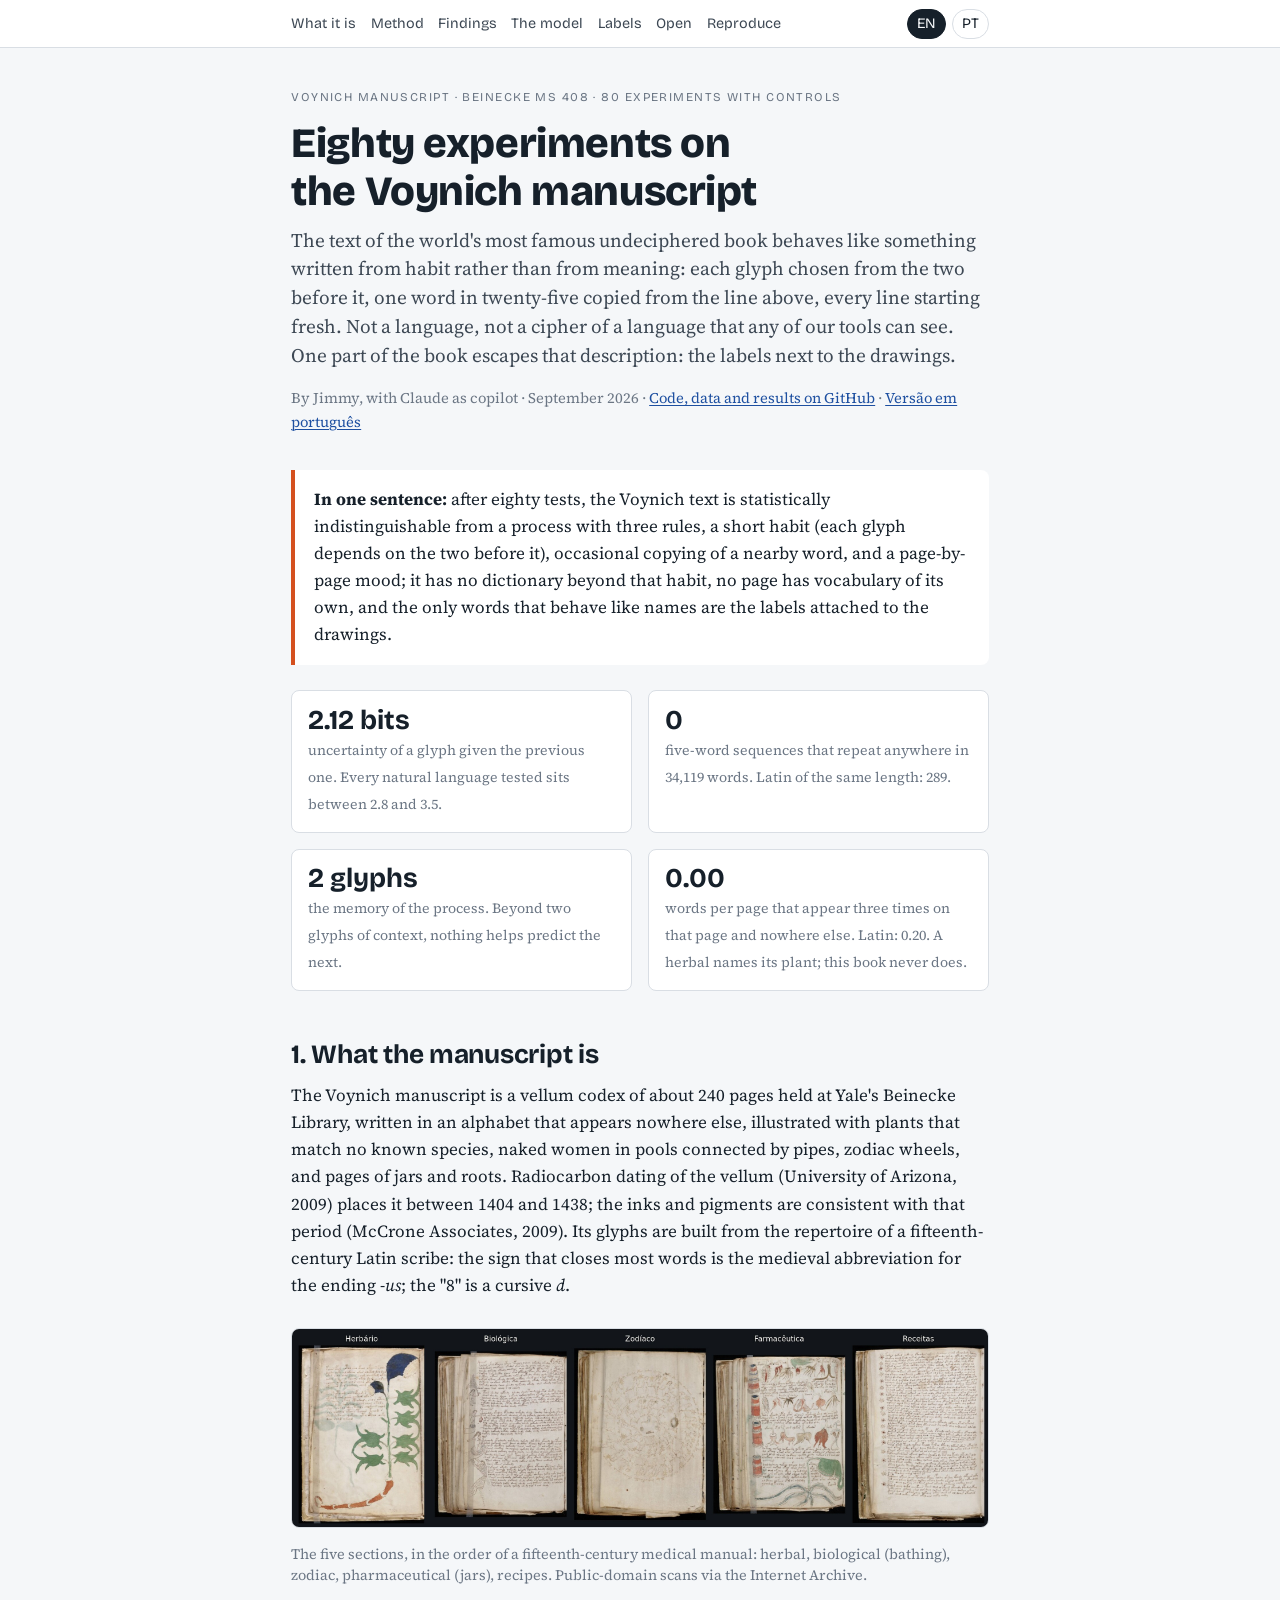
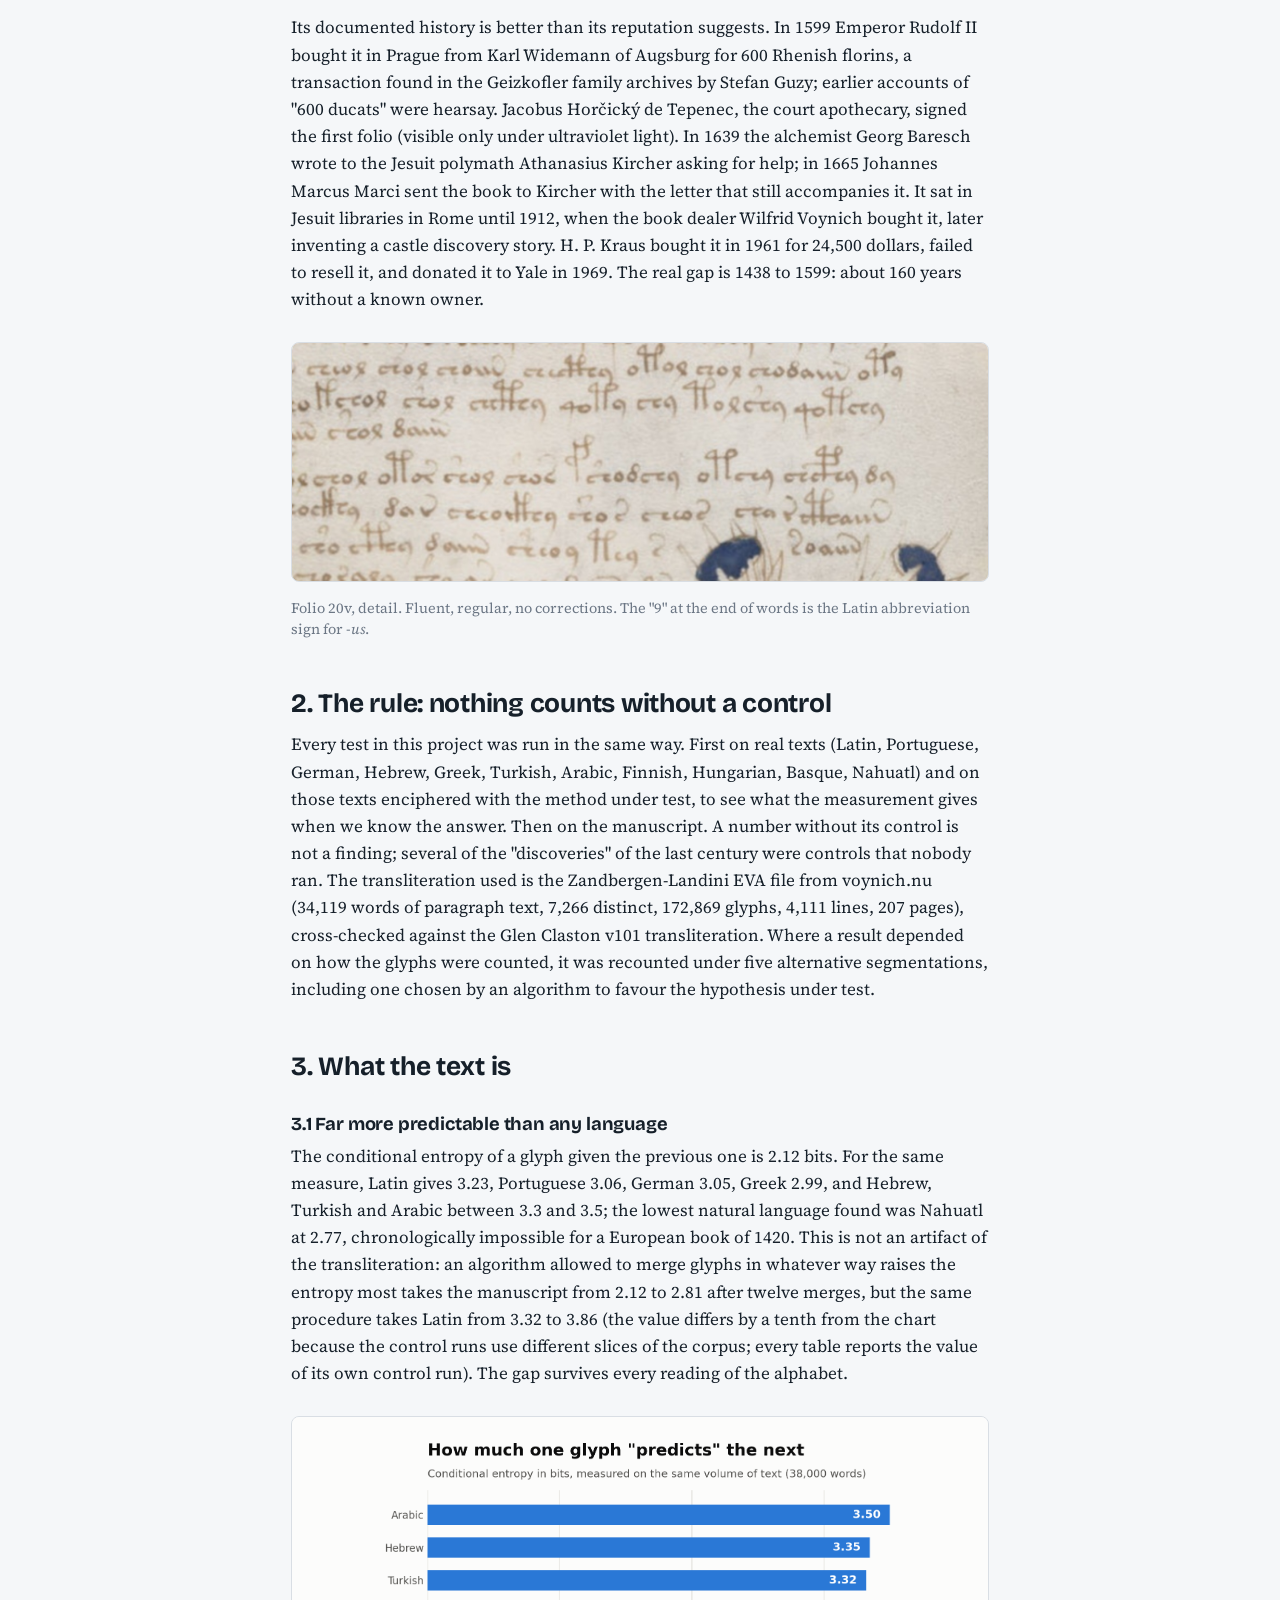
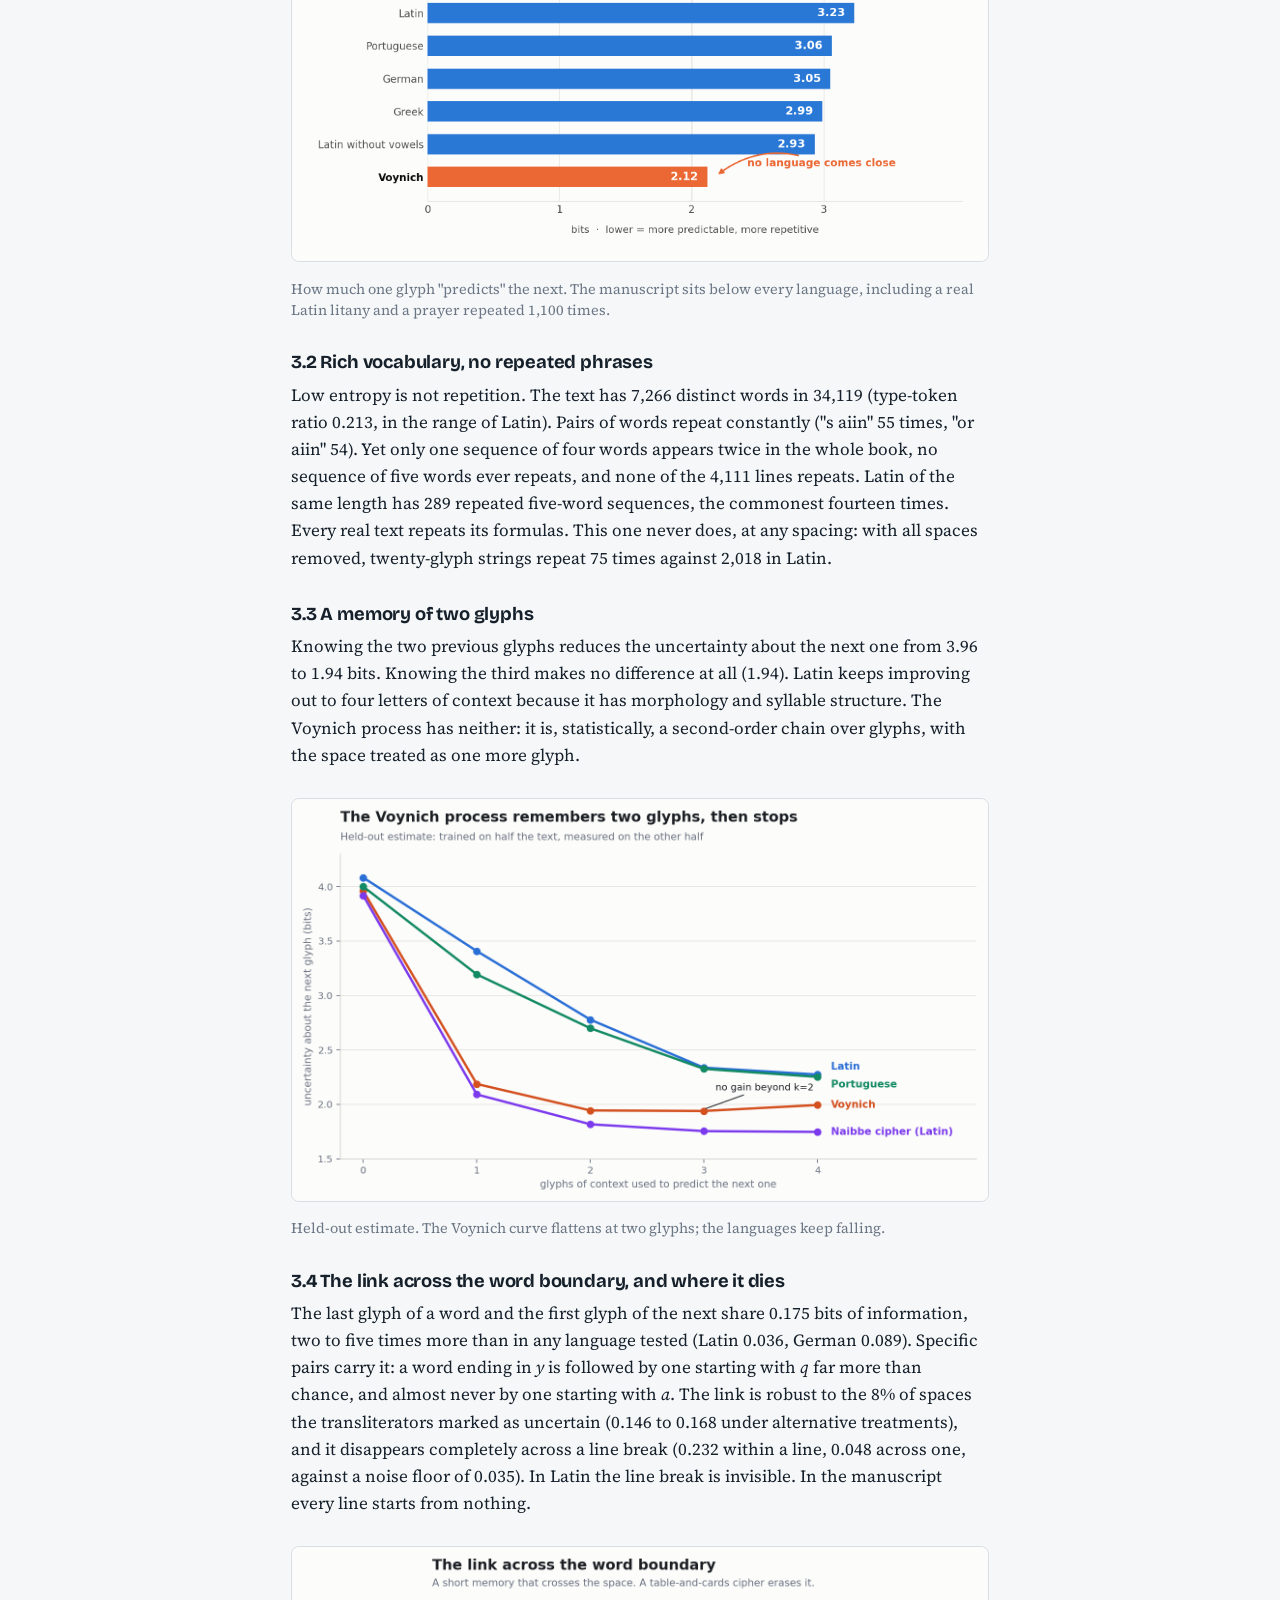
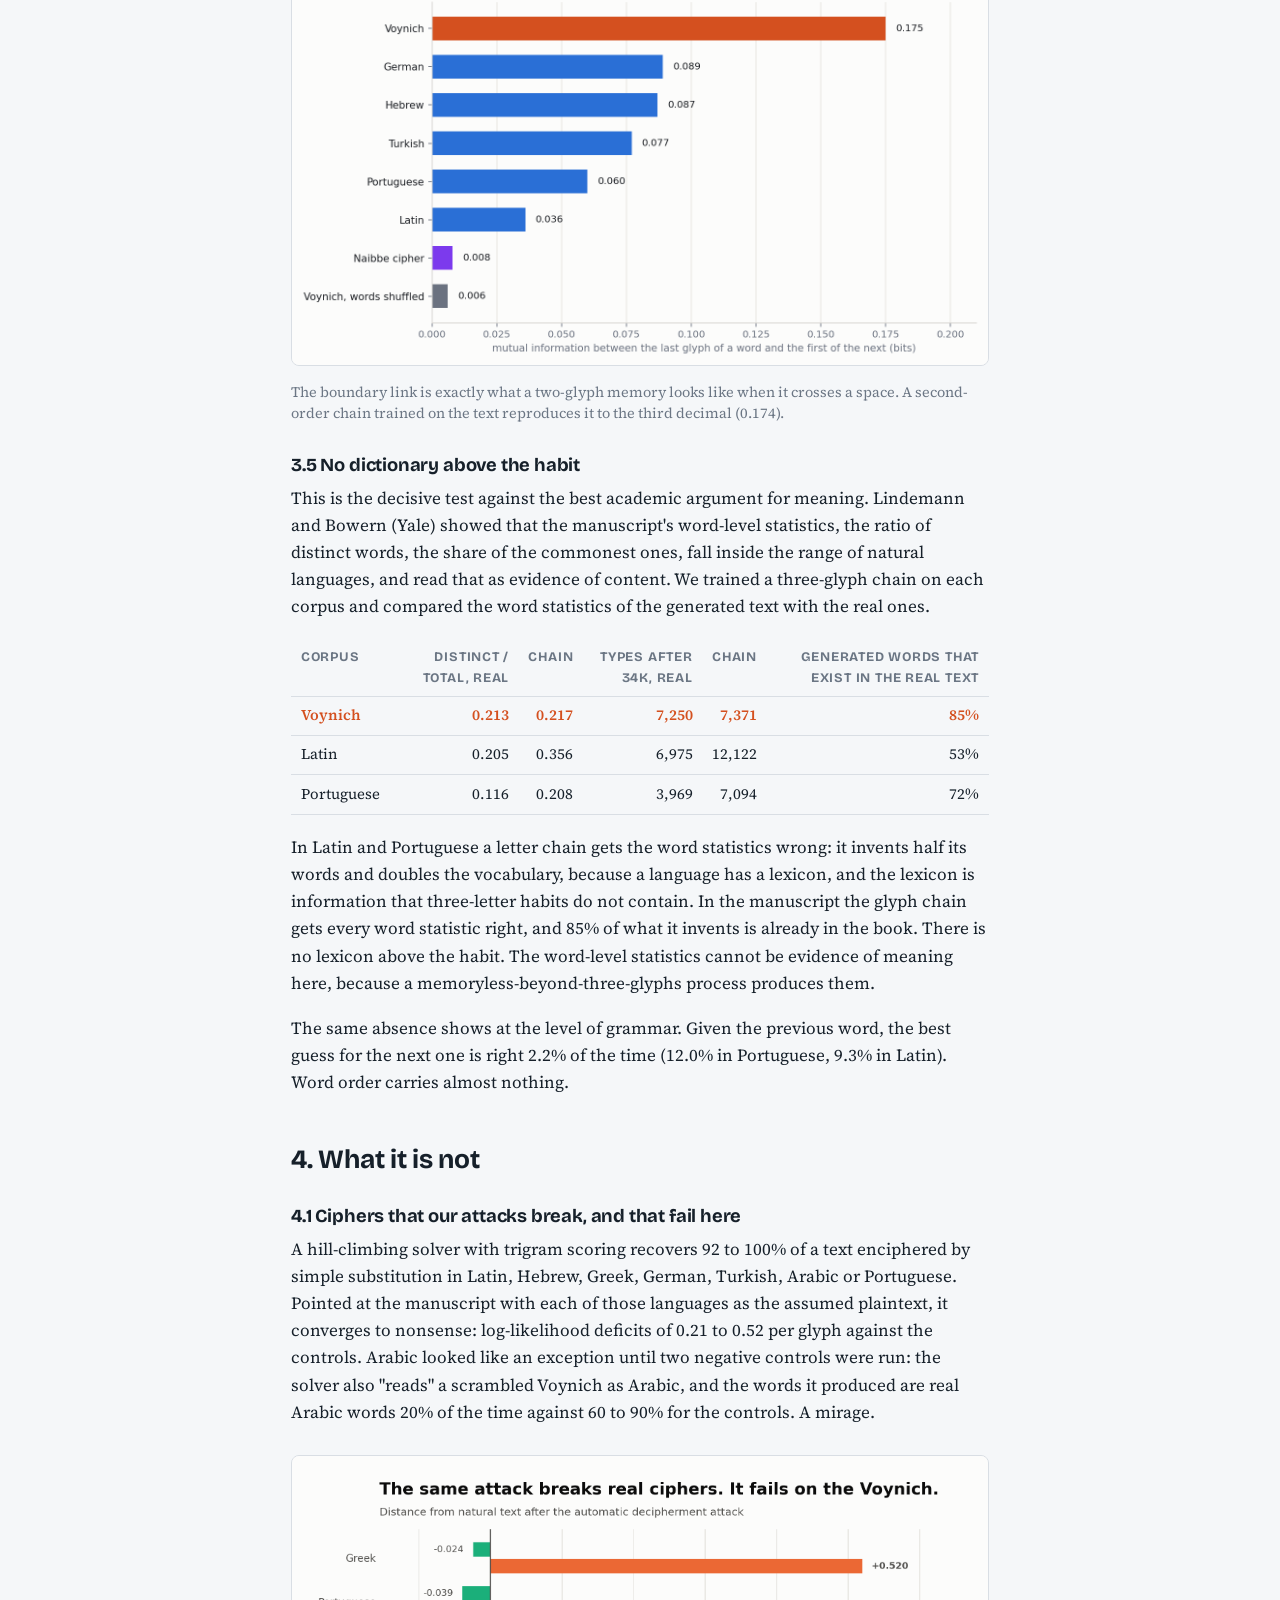
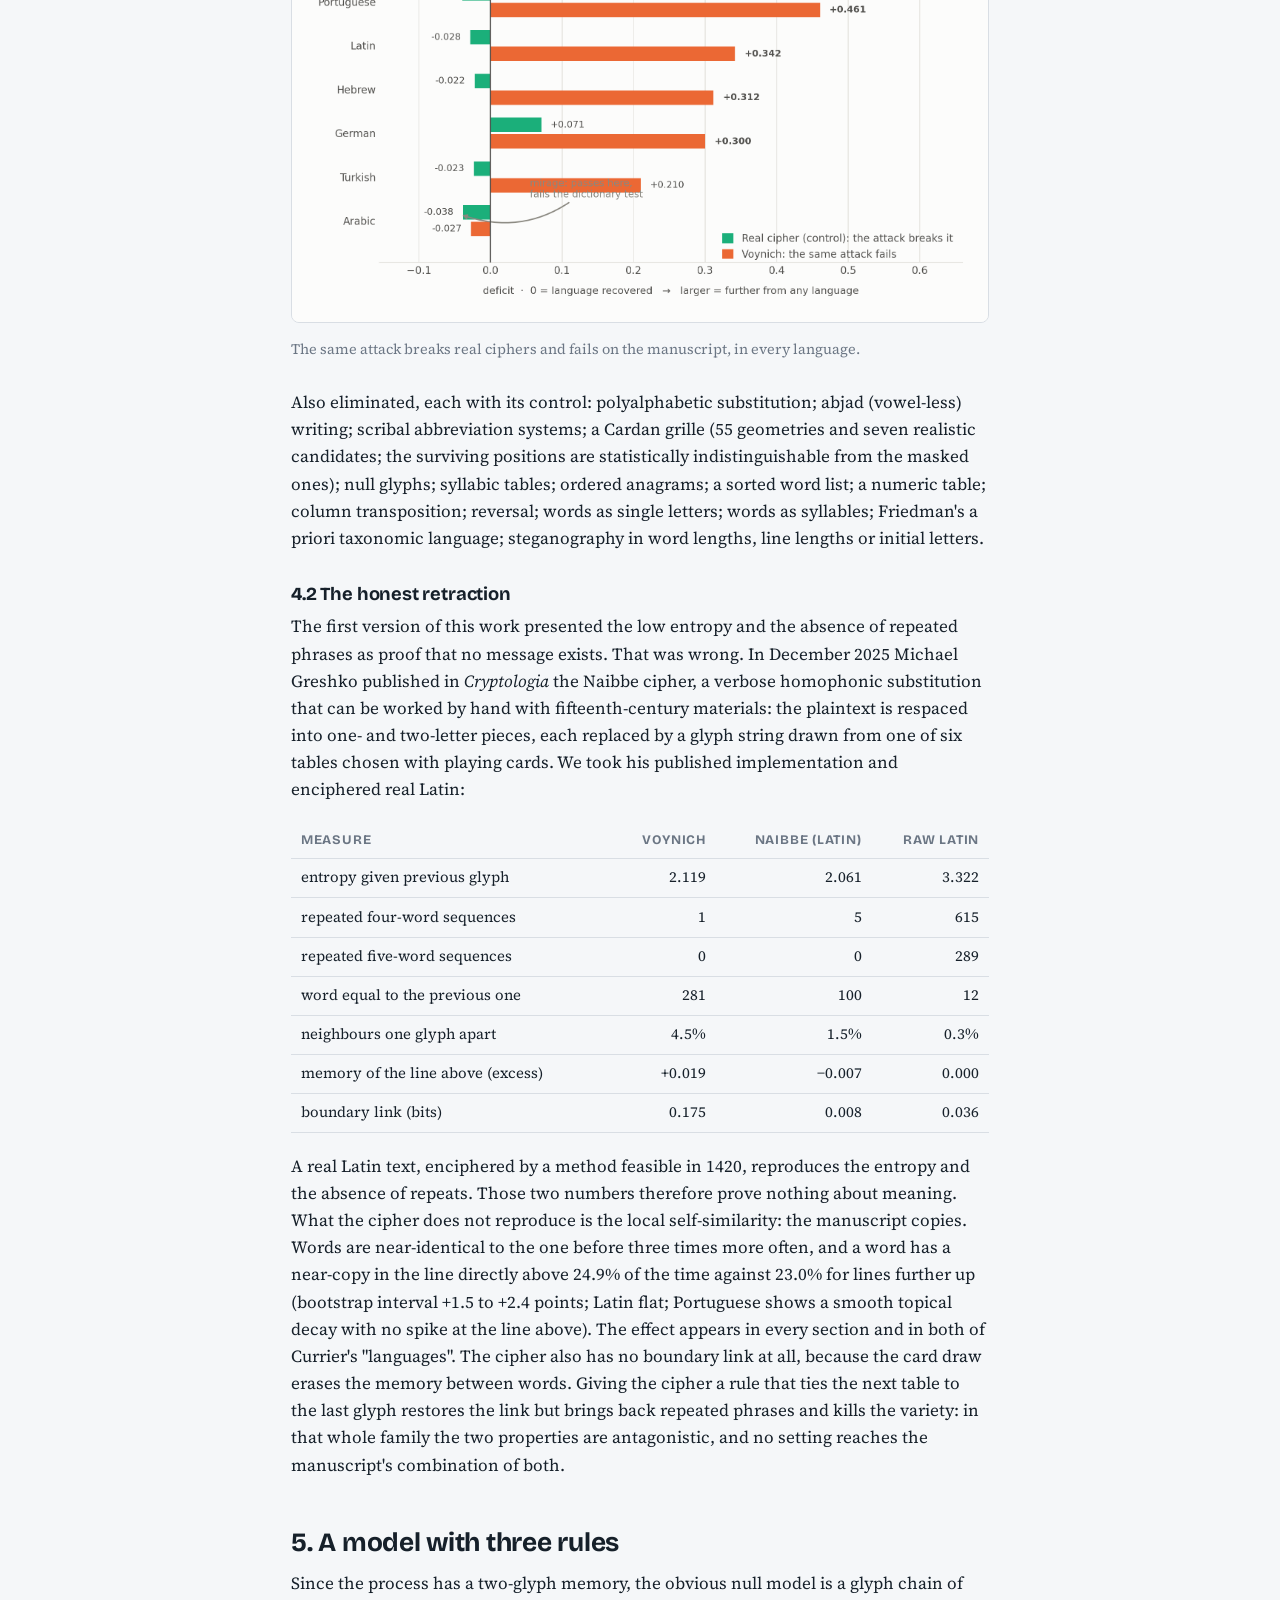
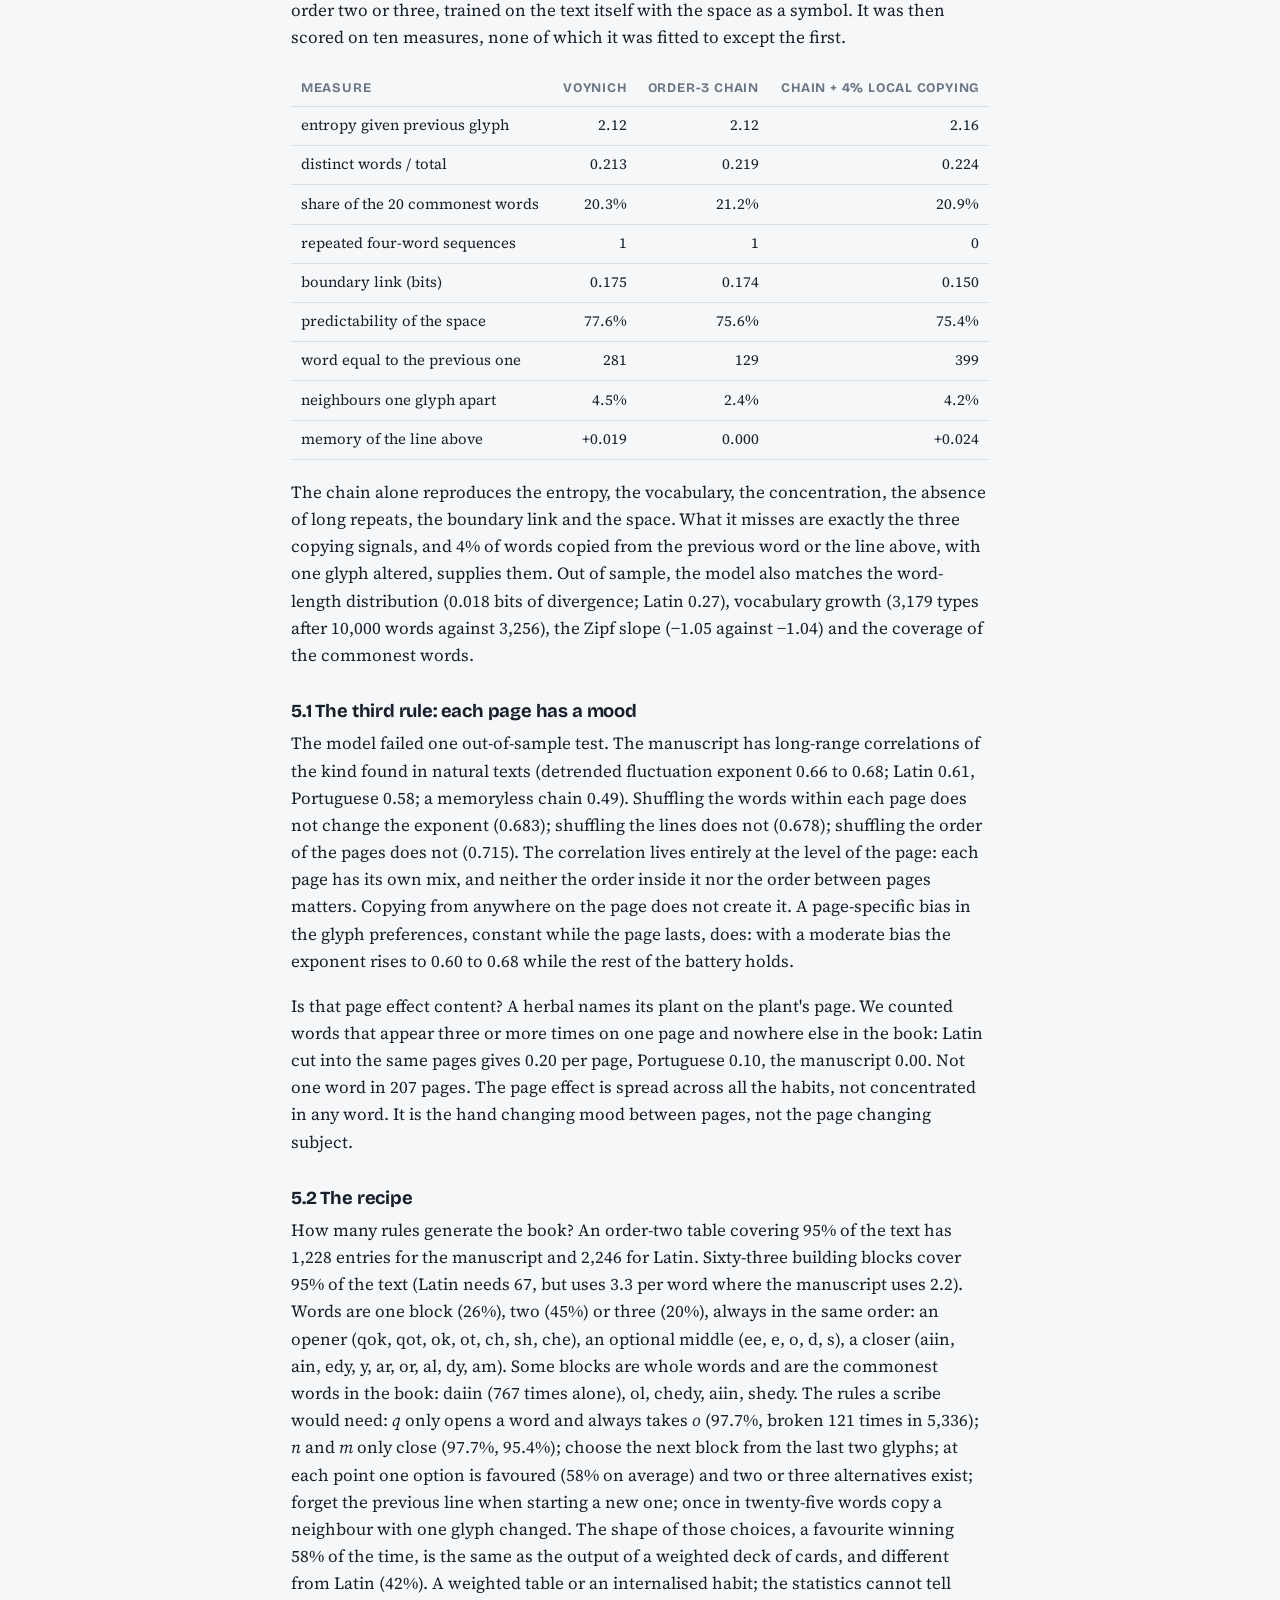
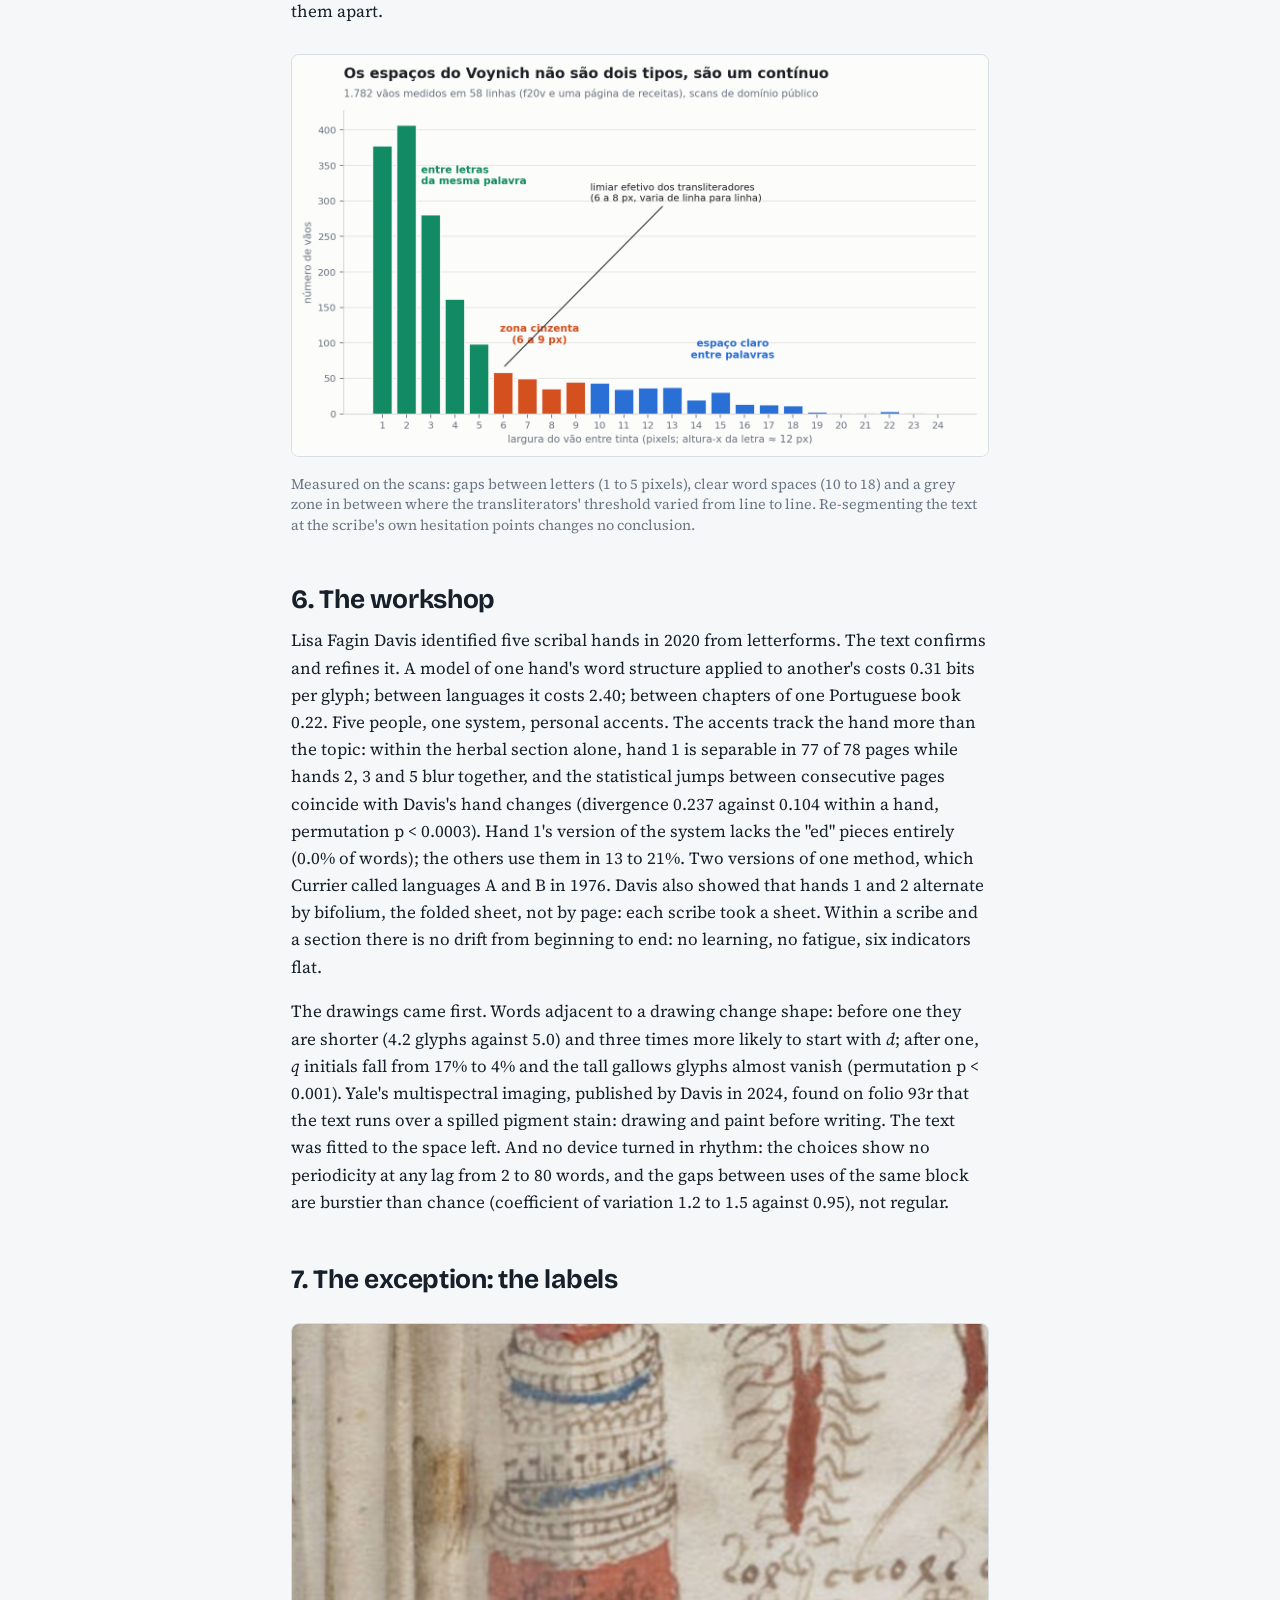
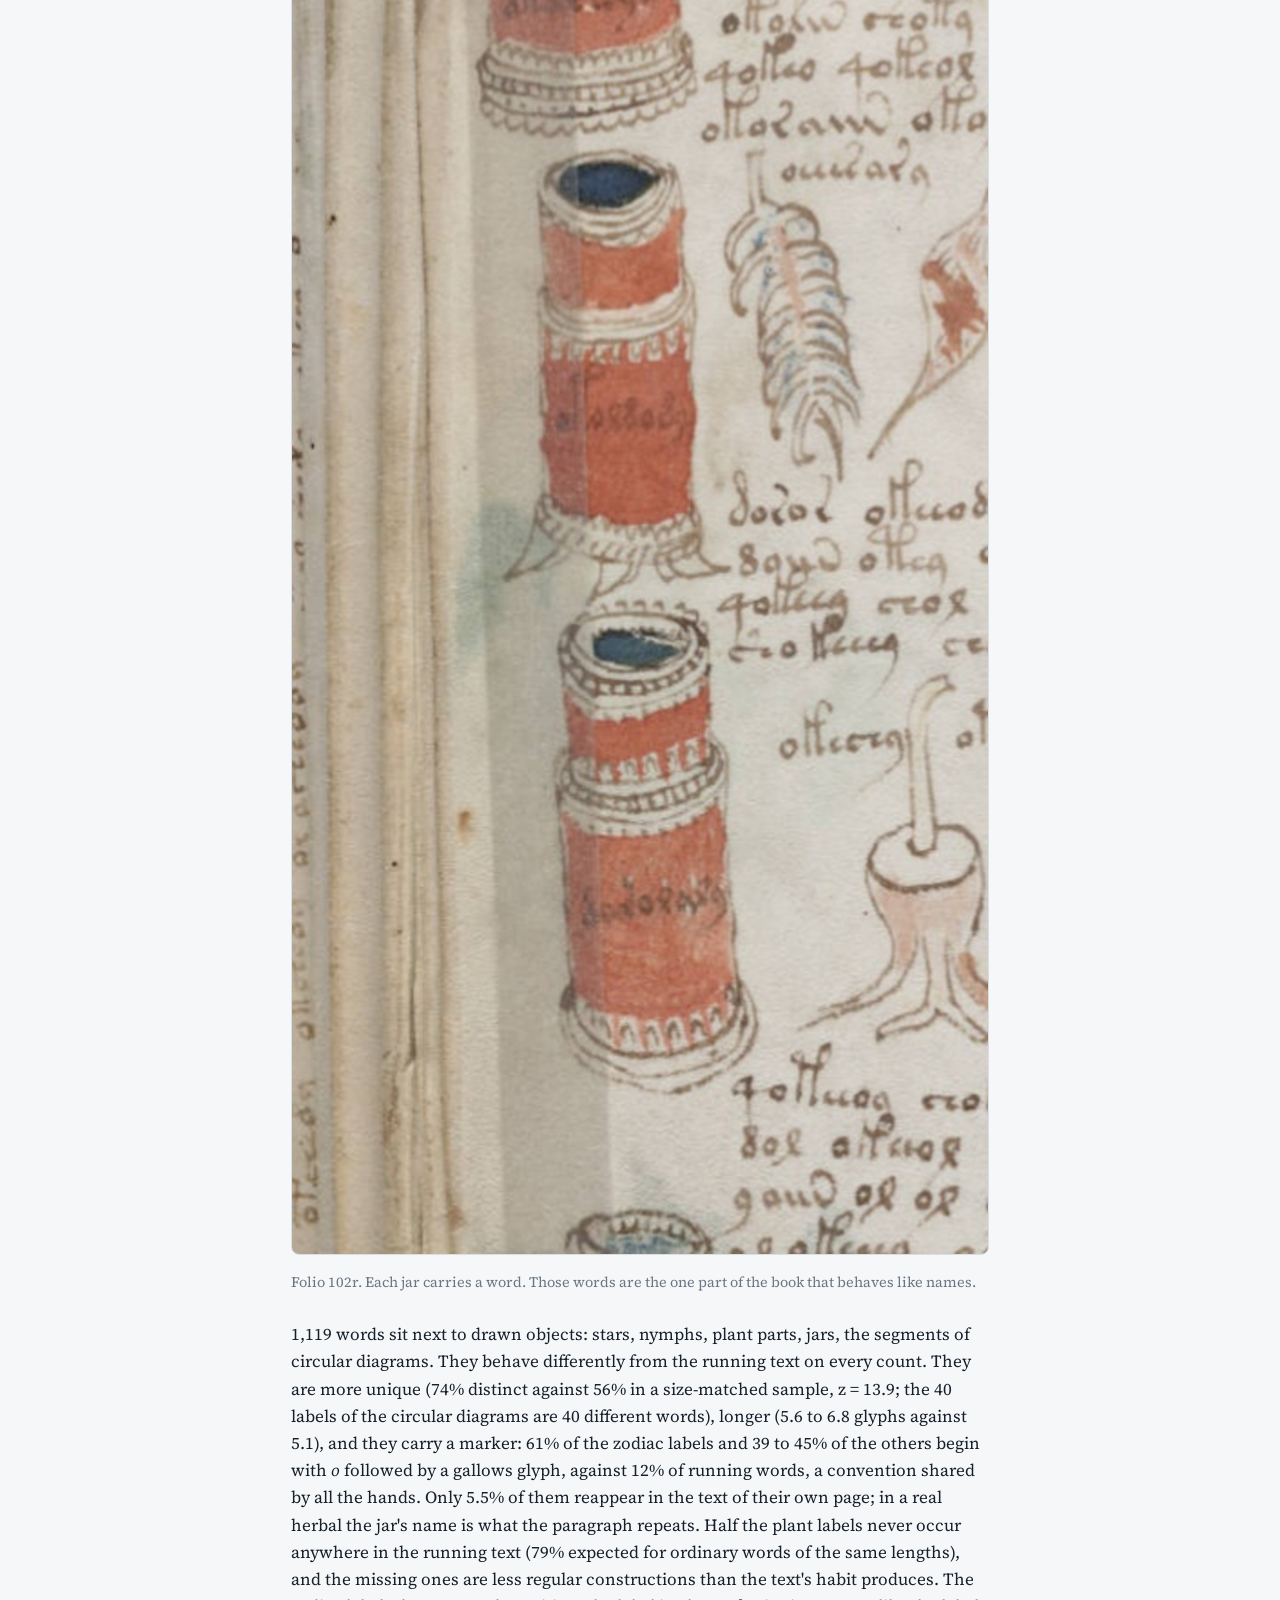
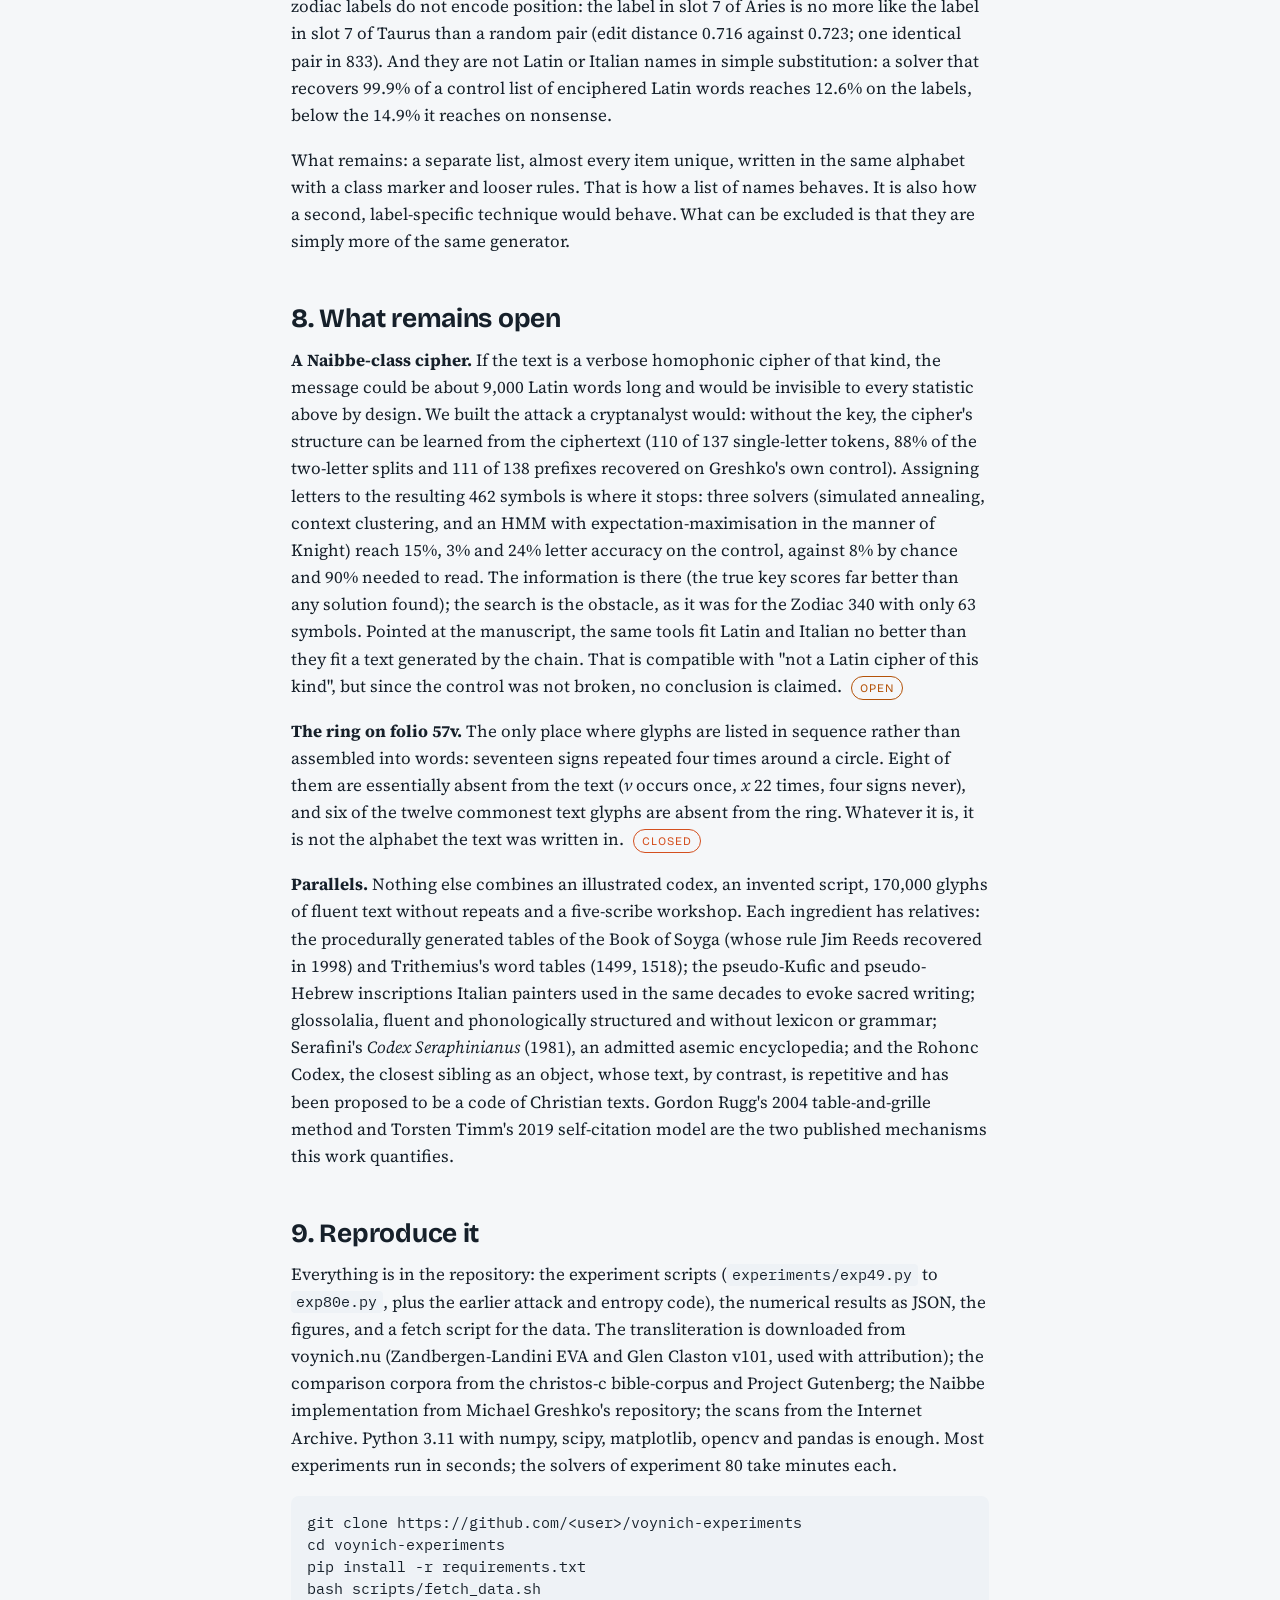
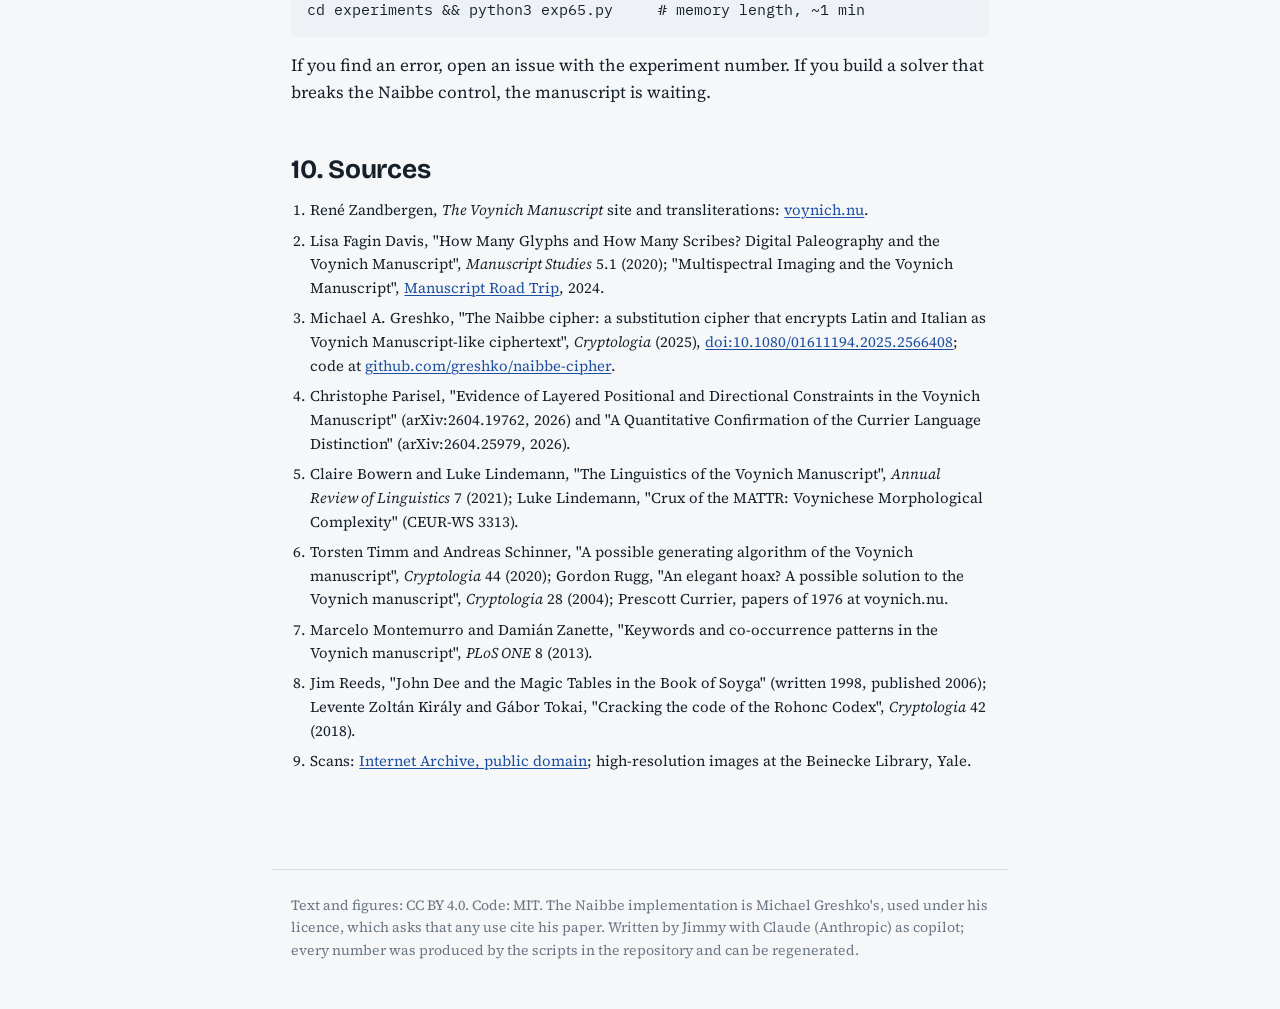
==== docs/index.html @ d0195c7a "Eighty experiments on the Voynich manuscript: code, results, bilingual site" ====
<!doctype html>
<html lang="en">
<head>
<meta charset="utf-8">
<meta name="viewport" content="width=device-width, initial-scale=1">
<title>Eighty experiments on the Voynich manuscript</title>
<meta name="description" content="Eighty statistical experiments on the Voynich manuscript, each with a control: what the text is, what it is not, a three-rule model that reproduces it, the one exception (the labels), and what remains open.">
<link rel="preconnect" href="https://fonts.googleapis.com">
<link rel="stylesheet" href="https://fonts.googleapis.com/css2?family=Bricolage+Grotesque:wght@400;700;800&family=Source+Serif+4:ital,wght@0,400;0,600;1,400&family=IBM+Plex+Mono:wght@400;500&display=swap">
<link rel="stylesheet" href="assets/style.css">
</head>
<body>
<div class="top"><div class="in">
  <nav>
    <a href="#what">What it is</a><a href="#method">Method</a><a href="#is">Findings</a><a href="#model">The model</a><a href="#labels">Labels</a><a href="#open">Open</a><a href="#repro">Reproduce</a>
  </nav>
  <div class="lang"><a class="on" href="./">EN</a><a href="pt/">PT</a></div>
</div></div>

<main class="wrap">
<div class="eyebrow">Voynich manuscript · Beinecke MS 408 · 80 experiments with controls</div>
<h1>Eighty experiments on the Voynich manuscript</h1>
<p class="lede">The text of the world's most famous undeciphered book behaves like something written from habit rather than from meaning: each glyph chosen from the two before it, one word in twenty-five copied from the line above, every line starting fresh. Not a language, not a cipher of a language that any of our tools can see. One part of the book escapes that description: the labels next to the drawings.</p>
<p class="meta">By Jimmy, with Claude as copilot · September 2026 · <a href="https://github.com/JimmyCarvalho/voynich-experiments">Code, data and results on GitHub</a> · <a href="pt/">Versão em português</a></p>

<div class="key"><p><strong>In one sentence:</strong> after eighty tests, the Voynich text is statistically indistinguishable from a process with three rules, a short habit (each glyph depends on the two before it), occasional copying of a nearby word, and a page-by-page mood; it has no dictionary beyond that habit, no page has vocabulary of its own, and the only words that behave like names are the labels attached to the drawings.</p></div>

<div class="grid2">
  <div class="stat"><b>2.12 bits</b><span>uncertainty of a glyph given the previous one. Every natural language tested sits between 2.8 and 3.5.</span></div>
  <div class="stat"><b>0</b><span>five-word sequences that repeat anywhere in 34,119 words. Latin of the same length: 289.</span></div>
  <div class="stat"><b>2 glyphs</b><span>the memory of the process. Beyond two glyphs of context, nothing helps predict the next.</span></div>
  <div class="stat"><b>0.00</b><span>words per page that appear three times on that page and nowhere else. Latin: 0.20. A herbal names its plant; this book never does.</span></div>
</div>

<h2 id="what">1. What the manuscript is</h2>
<p>The Voynich manuscript is a vellum codex of about 240 pages held at Yale's Beinecke Library, written in an alphabet that appears nowhere else, illustrated with plants that match no known species, naked women in pools connected by pipes, zodiac wheels, and pages of jars and roots. Radiocarbon dating of the vellum (University of Arizona, 2009) places it between 1404 and 1438; the inks and pigments are consistent with that period (McCrone Associates, 2009). Its glyphs are built from the repertoire of a fifteenth-century Latin scribe: the sign that closes most words is the medieval abbreviation for the ending <em>-us</em>; the "8" is a cursive <em>d</em>.</p>
<figure><img src="assets/secoes.jpg" alt="Five pages of the manuscript, one per section: herbal, biological, zodiac, pharmaceutical, recipes"><figcaption>The five sections, in the order of a fifteenth-century medical manual: herbal, biological (bathing), zodiac, pharmaceutical (jars), recipes. Public-domain scans via the Internet Archive.</figcaption></figure>
<p>Its documented history is better than its reputation suggests. In 1599 Emperor Rudolf II bought it in Prague from Karl Widemann of Augsburg for 600 Rhenish florins, a transaction found in the Geizkofler family archives by Stefan Guzy; earlier accounts of "600 ducats" were hearsay. Jacobus Horčický de Tepenec, the court apothecary, signed the first folio (visible only under ultraviolet light). In 1639 the alchemist Georg Baresch wrote to the Jesuit polymath Athanasius Kircher asking for help; in 1665 Johannes Marcus Marci sent the book to Kircher with the letter that still accompanies it. It sat in Jesuit libraries in Rome until 1912, when the book dealer Wilfrid Voynich bought it, later inventing a castle discovery story. H. P. Kraus bought it in 1961 for 24,500 dollars, failed to resell it, and donated it to Yale in 1969. The real gap is 1438 to 1599: about 160 years without a known owner.</p>
<figure><img src="assets/zoom_glyphs.jpg" alt="Close-up of two lines of Voynich text"><figcaption>Folio 20v, detail. Fluent, regular, no corrections. The "9" at the end of words is the Latin abbreviation sign for <em>-us</em>.</figcaption></figure>

<h2 id="method">2. The rule: nothing counts without a control</h2>
<p>Every test in this project was run in the same way. First on real texts (Latin, Portuguese, German, Hebrew, Greek, Turkish, Arabic, Finnish, Hungarian, Basque, Nahuatl) and on those texts enciphered with the method under test, to see what the measurement gives when we know the answer. Then on the manuscript. A number without its control is not a finding; several of the "discoveries" of the last century were controls that nobody ran. The transliteration used is the Zandbergen-Landini EVA file from voynich.nu (34,119 words of paragraph text, 7,266 distinct, 172,869 glyphs, 4,111 lines, 207 pages), cross-checked against the Glen Claston v101 transliteration. Where a result depended on how the glyphs were counted, it was recounted under five alternative segmentations, including one chosen by an algorithm to favour the hypothesis under test.</p>

<h2 id="is">3. What the text is</h2>
<h3>3.1 Far more predictable than any language</h3>
<p>The conditional entropy of a glyph given the previous one is 2.12 bits. For the same measure, Latin gives 3.23, Portuguese 3.06, German 3.05, Greek 2.99, and Hebrew, Turkish and Arabic between 3.3 and 3.5; the lowest natural language found was Nahuatl at 2.77, chronologically impossible for a European book of 1420. This is not an artifact of the transliteration: an algorithm allowed to merge glyphs in whatever way raises the entropy most takes the manuscript from 2.12 to 2.81 after twelve merges, but the same procedure takes Latin from 3.32 to 3.86 (the value differs by a tenth from the chart because the control runs use different slices of the corpus; every table reports the value of its own control run). The gap survives every reading of the alphabet.</p>
<figure><img src="assets/g1_entropy_en.png" alt="Bar chart: conditional entropy of the Voynich text versus eleven languages"><figcaption>How much one glyph "predicts" the next. The manuscript sits below every language, including a real Latin litany and a prayer repeated 1,100 times.</figcaption></figure>
<h3>3.2 Rich vocabulary, no repeated phrases</h3>
<p>Low entropy is not repetition. The text has 7,266 distinct words in 34,119 (type-token ratio 0.213, in the range of Latin). Pairs of words repeat constantly ("s aiin" 55 times, "or aiin" 54). Yet only one sequence of four words appears twice in the whole book, no sequence of five words ever repeats, and none of the 4,111 lines repeats. Latin of the same length has 289 repeated five-word sequences, the commonest fourteen times. Every real text repeats its formulas. This one never does, at any spacing: with all spaces removed, twenty-glyph strings repeat 75 times against 2,018 in Latin.</p>
<h3>3.3 A memory of two glyphs</h3>
<p>Knowing the two previous glyphs reduces the uncertainty about the next one from 3.96 to 1.94 bits. Knowing the third makes no difference at all (1.94). Latin keeps improving out to four letters of context because it has morphology and syllable structure. The Voynich process has neither: it is, statistically, a second-order chain over glyphs, with the space treated as one more glyph.</p>
<figure><img src="assets/g5_memory_en.png" alt="Line chart: uncertainty about the next glyph versus context length for Voynich, Latin, Portuguese and the Naibbe cipher"><figcaption>Held-out estimate. The Voynich curve flattens at two glyphs; the languages keep falling.</figcaption></figure>
<h3>3.4 The link across the word boundary, and where it dies</h3>
<p>The last glyph of a word and the first glyph of the next share 0.175 bits of information, two to five times more than in any language tested (Latin 0.036, German 0.089). Specific pairs carry it: a word ending in <em>y</em> is followed by one starting with <em>q</em> far more than chance, and almost never by one starting with <em>a</em>. The link is robust to the 8% of spaces the transliterators marked as uncertain (0.146 to 0.168 under alternative treatments), and it disappears completely across a line break (0.232 within a line, 0.048 across one, against a noise floor of 0.035). In Latin the line break is invisible. In the manuscript every line starts from nothing.</p>
<figure><img src="assets/g6_boundary_en.png" alt="Bar chart: mutual information across the word boundary for Voynich, five languages, the Naibbe cipher and shuffled Voynich"><figcaption>The boundary link is exactly what a two-glyph memory looks like when it crosses a space. A second-order chain trained on the text reproduces it to the third decimal (0.174).</figcaption></figure>
<h3>3.5 No dictionary above the habit</h3>
<p>This is the decisive test against the best academic argument for meaning. Lindemann and Bowern (Yale) showed that the manuscript's word-level statistics, the ratio of distinct words, the share of the commonest ones, fall inside the range of natural languages, and read that as evidence of content. We trained a three-glyph chain on each corpus and compared the word statistics of the generated text with the real ones.</p>
<div class="tbl"><table>
<tr><th>corpus</th><th>distinct / total, real</th><th>chain</th><th>types after 34k, real</th><th>chain</th><th>generated words that exist in the real text</th></tr>
<tr class="voy"><td>Voynich</td><td class="n">0.213</td><td class="n">0.217</td><td class="n">7,250</td><td class="n">7,371</td><td class="n">85%</td></tr>
<tr><td>Latin</td><td class="n">0.205</td><td class="n">0.356</td><td class="n">6,975</td><td class="n">12,122</td><td class="n">53%</td></tr>
<tr><td>Portuguese</td><td class="n">0.116</td><td class="n">0.208</td><td class="n">3,969</td><td class="n">7,094</td><td class="n">72%</td></tr>
</table></div>
<p>In Latin and Portuguese a letter chain gets the word statistics wrong: it invents half its words and doubles the vocabulary, because a language has a lexicon, and the lexicon is information that three-letter habits do not contain. In the manuscript the glyph chain gets every word statistic right, and 85% of what it invents is already in the book. There is no lexicon above the habit. The word-level statistics cannot be evidence of meaning here, because a memoryless-beyond-three-glyphs process produces them.</p>
<p>The same absence shows at the level of grammar. Given the previous word, the best guess for the next one is right 2.2% of the time (12.0% in Portuguese, 9.3% in Latin). Word order carries almost nothing.</p>

<h2 id="isnot">4. What it is not</h2>
<h3>4.1 Ciphers that our attacks break, and that fail here</h3>
<p>A hill-climbing solver with trigram scoring recovers 92 to 100% of a text enciphered by simple substitution in Latin, Hebrew, Greek, German, Turkish, Arabic or Portuguese. Pointed at the manuscript with each of those languages as the assumed plaintext, it converges to nonsense: log-likelihood deficits of 0.21 to 0.52 per glyph against the controls. Arabic looked like an exception until two negative controls were run: the solver also "reads" a scrambled Voynich as Arabic, and the words it produced are real Arabic words 20% of the time against 60 to 90% for the controls. A mirage.</p>
<figure><img src="assets/g2_scoreboard_en.png" alt="Scoreboard: cipher attack recovery on controls versus deficit on the Voynich for seven languages"><figcaption>The same attack breaks real ciphers and fails on the manuscript, in every language.</figcaption></figure>
<p>Also eliminated, each with its control: polyalphabetic substitution; abjad (vowel-less) writing; scribal abbreviation systems; a Cardan grille (55 geometries and seven realistic candidates; the surviving positions are statistically indistinguishable from the masked ones); null glyphs; syllabic tables; ordered anagrams; a sorted word list; a numeric table; column transposition; reversal; words as single letters; words as syllables; Friedman's a priori taxonomic language; steganography in word lengths, line lengths or initial letters.</p>
<h3>4.2 The honest retraction</h3>
<p>The first version of this work presented the low entropy and the absence of repeated phrases as proof that no message exists. That was wrong. In December 2025 Michael Greshko published in <em>Cryptologia</em> the Naibbe cipher, a verbose homophonic substitution that can be worked by hand with fifteenth-century materials: the plaintext is respaced into one- and two-letter pieces, each replaced by a glyph string drawn from one of six tables chosen with playing cards. We took his published implementation and enciphered real Latin:</p>
<div class="tbl"><table>
<tr><th>measure</th><th>Voynich</th><th>Naibbe (Latin)</th><th>raw Latin</th></tr>
<tr><td>entropy given previous glyph</td><td class="n">2.119</td><td class="n">2.061</td><td class="n">3.322</td></tr>
<tr><td>repeated four-word sequences</td><td class="n">1</td><td class="n">5</td><td class="n">615</td></tr>
<tr><td>repeated five-word sequences</td><td class="n">0</td><td class="n">0</td><td class="n">289</td></tr>
<tr><td>word equal to the previous one</td><td class="n">281</td><td class="n">100</td><td class="n">12</td></tr>
<tr><td>neighbours one glyph apart</td><td class="n">4.5%</td><td class="n">1.5%</td><td class="n">0.3%</td></tr>
<tr><td>memory of the line above (excess)</td><td class="n">+0.019</td><td class="n">−0.007</td><td class="n">0.000</td></tr>
<tr><td>boundary link (bits)</td><td class="n">0.175</td><td class="n">0.008</td><td class="n">0.036</td></tr>
</table></div>
<p>A real Latin text, enciphered by a method feasible in 1420, reproduces the entropy and the absence of repeats. Those two numbers therefore prove nothing about meaning. What the cipher does not reproduce is the local self-similarity: the manuscript copies. Words are near-identical to the one before three times more often, and a word has a near-copy in the line directly above 24.9% of the time against 23.0% for lines further up (bootstrap interval +1.5 to +2.4 points; Latin flat; Portuguese shows a smooth topical decay with no spike at the line above). The effect appears in every section and in both of Currier's "languages". The cipher also has no boundary link at all, because the card draw erases the memory between words. Giving the cipher a rule that ties the next table to the last glyph restores the link but brings back repeated phrases and kills the variety: in that whole family the two properties are antagonistic, and no setting reaches the manuscript's combination of both.</p>

<h2 id="model">5. A model with three rules</h2>
<p>Since the process has a two-glyph memory, the obvious null model is a glyph chain of order two or three, trained on the text itself with the space as a symbol. It was then scored on ten measures, none of which it was fitted to except the first.</p>
<div class="tbl"><table>
<tr><th>measure</th><th>Voynich</th><th>order-3 chain</th><th>chain + 4% local copying</th></tr>
<tr><td>entropy given previous glyph</td><td class="n">2.12</td><td class="n">2.12</td><td class="n">2.16</td></tr>
<tr><td>distinct words / total</td><td class="n">0.213</td><td class="n">0.219</td><td class="n">0.224</td></tr>
<tr><td>share of the 20 commonest words</td><td class="n">20.3%</td><td class="n">21.2%</td><td class="n">20.9%</td></tr>
<tr><td>repeated four-word sequences</td><td class="n">1</td><td class="n">1</td><td class="n">0</td></tr>
<tr><td>boundary link (bits)</td><td class="n">0.175</td><td class="n">0.174</td><td class="n">0.150</td></tr>
<tr><td>predictability of the space</td><td class="n">77.6%</td><td class="n">75.6%</td><td class="n">75.4%</td></tr>
<tr><td>word equal to the previous one</td><td class="n">281</td><td class="n">129</td><td class="n">399</td></tr>
<tr><td>neighbours one glyph apart</td><td class="n">4.5%</td><td class="n">2.4%</td><td class="n">4.2%</td></tr>
<tr><td>memory of the line above</td><td class="n">+0.019</td><td class="n">0.000</td><td class="n">+0.024</td></tr>
</table></div>
<p>The chain alone reproduces the entropy, the vocabulary, the concentration, the absence of long repeats, the boundary link and the space. What it misses are exactly the three copying signals, and 4% of words copied from the previous word or the line above, with one glyph altered, supplies them. Out of sample, the model also matches the word-length distribution (0.018 bits of divergence; Latin 0.27), vocabulary growth (3,179 types after 10,000 words against 3,256), the Zipf slope (−1.05 against −1.04) and the coverage of the commonest words.</p>
<h3>5.1 The third rule: each page has a mood</h3>
<p>The model failed one out-of-sample test. The manuscript has long-range correlations of the kind found in natural texts (detrended fluctuation exponent 0.66 to 0.68; Latin 0.61, Portuguese 0.58; a memoryless chain 0.49). Shuffling the words within each page does not change the exponent (0.683); shuffling the lines does not (0.678); shuffling the order of the pages does not (0.715). The correlation lives entirely at the level of the page: each page has its own mix, and neither the order inside it nor the order between pages matters. Copying from anywhere on the page does not create it. A page-specific bias in the glyph preferences, constant while the page lasts, does: with a moderate bias the exponent rises to 0.60 to 0.68 while the rest of the battery holds.</p>
<p>Is that page effect content? A herbal names its plant on the plant's page. We counted words that appear three or more times on one page and nowhere else in the book: Latin cut into the same pages gives 0.20 per page, Portuguese 0.10, the manuscript 0.00. Not one word in 207 pages. The page effect is spread across all the habits, not concentrated in any word. It is the hand changing mood between pages, not the page changing subject.</p>
<h3>5.2 The recipe</h3>
<p>How many rules generate the book? An order-two table covering 95% of the text has 1,228 entries for the manuscript and 2,246 for Latin. Sixty-three building blocks cover 95% of the text (Latin needs 67, but uses 3.3 per word where the manuscript uses 2.2). Words are one block (26%), two (45%) or three (20%), always in the same order: an opener (qok, qot, ok, ot, ch, sh, che), an optional middle (ee, e, o, d, s), a closer (aiin, ain, edy, y, ar, or, al, dy, am). Some blocks are whole words and are the commonest words in the book: daiin (767 times alone), ol, chedy, aiin, shedy. The rules a scribe would need: <em>q</em> only opens a word and always takes <em>o</em> (97.7%, broken 121 times in 5,336); <em>n</em> and <em>m</em> only close (97.7%, 95.4%); choose the next block from the last two glyphs; at each point one option is favoured (58% on average) and two or three alternatives exist; forget the previous line when starting a new one; once in twenty-five words copy a neighbour with one glyph changed. The shape of those choices, a favourite winning 58% of the time, is the same as the output of a weighted deck of cards, and different from Latin (42%). A weighted table or an internalised habit; the statistics cannot tell them apart.</p>
<figure><img src="assets/g4_vaos.png" alt="Histogram of gap widths between ink strokes in two pages of the manuscript"><figcaption>Measured on the scans: gaps between letters (1 to 5 pixels), clear word spaces (10 to 18) and a grey zone in between where the transliterators' threshold varied from line to line. Re-segmenting the text at the scribe's own hesitation points changes no conclusion.</figcaption></figure>

<h2 id="workshop">6. The workshop</h2>
<p>Lisa Fagin Davis identified five scribal hands in 2020 from letterforms. The text confirms and refines it. A model of one hand's word structure applied to another's costs 0.31 bits per glyph; between languages it costs 2.40; between chapters of one Portuguese book 0.22. Five people, one system, personal accents. The accents track the hand more than the topic: within the herbal section alone, hand 1 is separable in 77 of 78 pages while hands 2, 3 and 5 blur together, and the statistical jumps between consecutive pages coincide with Davis's hand changes (divergence 0.237 against 0.104 within a hand, permutation p &lt; 0.0003). Hand 1's version of the system lacks the "ed" pieces entirely (0.0% of words); the others use them in 13 to 21%. Two versions of one method, which Currier called languages A and B in 1976. Davis also showed that hands 1 and 2 alternate by bifolium, the folded sheet, not by page: each scribe took a sheet. Within a scribe and a section there is no drift from beginning to end: no learning, no fatigue, six indicators flat.</p>
<p>The drawings came first. Words adjacent to a drawing change shape: before one they are shorter (4.2 glyphs against 5.0) and three times more likely to start with <em>d</em>; after one, <em>q</em> initials fall from 17% to 4% and the tall gallows glyphs almost vanish (permutation p &lt; 0.001). Yale's multispectral imaging, published by Davis in 2024, found on folio 93r that the text runs over a spilled pigment stain: drawing and paint before writing. The text was fitted to the space left. And no device turned in rhythm: the choices show no periodicity at any lag from 2 to 80 words, and the gaps between uses of the same block are burstier than chance (coefficient of variation 1.2 to 1.5 against 0.95), not regular.</p>

<h2 id="labels">7. The exception: the labels</h2>
<figure><img src="assets/ph_jars.jpg" alt="Apothecary jars drawn in a column, each with a word written on its body"><figcaption>Folio 102r. Each jar carries a word. Those words are the one part of the book that behaves like names.</figcaption></figure>
<p>1,119 words sit next to drawn objects: stars, nymphs, plant parts, jars, the segments of circular diagrams. They behave differently from the running text on every count. They are more unique (74% distinct against 56% in a size-matched sample, z = 13.9; the 40 labels of the circular diagrams are 40 different words), longer (5.6 to 6.8 glyphs against 5.1), and they carry a marker: 61% of the zodiac labels and 39 to 45% of the others begin with <em>o</em> followed by a gallows glyph, against 12% of running words, a convention shared by all the hands. Only 5.5% of them reappear in the text of their own page; in a real herbal the jar's name is what the paragraph repeats. Half the plant labels never occur anywhere in the running text (79% expected for ordinary words of the same lengths), and the missing ones are less regular constructions than the text's habit produces. The zodiac labels do not encode position: the label in slot 7 of Aries is no more like the label in slot 7 of Taurus than a random pair (edit distance 0.716 against 0.723; one identical pair in 833). And they are not Latin or Italian names in simple substitution: a solver that recovers 99.9% of a control list of enciphered Latin words reaches 12.6% on the labels, below the 14.9% it reaches on nonsense.</p>
<p>What remains: a separate list, almost every item unique, written in the same alphabet with a class marker and looser rules. That is how a list of names behaves. It is also how a second, label-specific technique would behave. What can be excluded is that they are simply more of the same generator.</p>

<h2 id="open">8. What remains open</h2>
<p><strong>A Naibbe-class cipher.</strong> If the text is a verbose homophonic cipher of that kind, the message could be about 9,000 Latin words long and would be invisible to every statistic above by design. We built the attack a cryptanalyst would: without the key, the cipher's structure can be learned from the ciphertext (110 of 137 single-letter tokens, 88% of the two-letter splits and 111 of 138 prefixes recovered on Greshko's own control). Assigning letters to the resulting 462 symbols is where it stops: three solvers (simulated annealing, context clustering, and an HMM with expectation-maximisation in the manner of Knight) reach 15%, 3% and 24% letter accuracy on the control, against 8% by chance and 90% needed to read. The information is there (the true key scores far better than any solution found); the search is the obstacle, as it was for the Zodiac 340 with only 63 symbols. Pointed at the manuscript, the same tools fit Latin and Italian no better than they fit a text generated by the chain. That is compatible with "not a Latin cipher of this kind", but since the control was not broken, no conclusion is claimed. <span class="chip open">open</span></p>
<p><strong>The ring on folio 57v.</strong> The only place where glyphs are listed in sequence rather than assembled into words: seventeen signs repeated four times around a circle. Eight of them are essentially absent from the text (<em>v</em> occurs once, <em>x</em> 22 times, four signs never), and six of the twelve commonest text glyphs are absent from the ring. Whatever it is, it is not the alphabet the text was written in. <span class="chip dead">closed</span></p>
<p><strong>Parallels.</strong> Nothing else combines an illustrated codex, an invented script, 170,000 glyphs of fluent text without repeats and a five-scribe workshop. Each ingredient has relatives: the procedurally generated tables of the Book of Soyga (whose rule Jim Reeds recovered in 1998) and Trithemius's word tables (1499, 1518); the pseudo-Kufic and pseudo-Hebrew inscriptions Italian painters used in the same decades to evoke sacred writing; glossolalia, fluent and phonologically structured and without lexicon or grammar; Serafini's <em>Codex Seraphinianus</em> (1981), an admitted asemic encyclopedia; and the Rohonc Codex, the closest sibling as an object, whose text, by contrast, is repetitive and has been proposed to be a code of Christian texts. Gordon Rugg's 2004 table-and-grille method and Torsten Timm's 2019 self-citation model are the two published mechanisms this work quantifies.</p>

<h2 id="repro">9. Reproduce it</h2>
<p>Everything is in the repository: the experiment scripts (<code>experiments/exp49.py</code> to <code>exp80e.py</code>, plus the earlier attack and entropy code), the numerical results as JSON, the figures, and a fetch script for the data. The transliteration is downloaded from voynich.nu (Zandbergen-Landini EVA and Glen Claston v101, used with attribution); the comparison corpora from the christos-c bible-corpus and Project Gutenberg; the Naibbe implementation from Michael Greshko's repository; the scans from the Internet Archive. Python 3.11 with numpy, scipy, matplotlib, opencv and pandas is enough. Most experiments run in seconds; the solvers of experiment 80 take minutes each.</p>
<pre>git clone https://github.com/&lt;user&gt;/voynich-experiments
cd voynich-experiments
pip install -r requirements.txt
bash scripts/fetch_data.sh
cd experiments &amp;&amp; python3 exp65.py     # memory length, ~1 min</pre>
<p>If you find an error, open an issue with the experiment number. If you build a solver that breaks the Naibbe control, the manuscript is waiting.</p>

<h2 id="sources">10. Sources</h2>
<ol class="src">
<li>René Zandbergen, <em>The Voynich Manuscript</em> site and transliterations: <a href="http://voynich.nu/">voynich.nu</a>.</li>
<li>Lisa Fagin Davis, "How Many Glyphs and How Many Scribes? Digital Paleography and the Voynich Manuscript", <em>Manuscript Studies</em> 5.1 (2020); "Multispectral Imaging and the Voynich Manuscript", <a href="https://manuscriptroadtrip.wordpress.com/2024/09/08/multispectral-imaging-and-the-voynich-manuscript/">Manuscript Road Trip</a>, 2024.</li>
<li>Michael A. Greshko, "The Naibbe cipher: a substitution cipher that encrypts Latin and Italian as Voynich Manuscript-like ciphertext", <em>Cryptologia</em> (2025), <a href="https://doi.org/10.1080/01611194.2025.2566408">doi:10.1080/01611194.2025.2566408</a>; code at <a href="https://github.com/greshko/naibbe-cipher">github.com/greshko/naibbe-cipher</a>.</li>
<li>Christophe Parisel, "Evidence of Layered Positional and Directional Constraints in the Voynich Manuscript" (arXiv:2604.19762, 2026) and "A Quantitative Confirmation of the Currier Language Distinction" (arXiv:2604.25979, 2026).</li>
<li>Claire Bowern and Luke Lindemann, "The Linguistics of the Voynich Manuscript", <em>Annual Review of Linguistics</em> 7 (2021); Luke Lindemann, "Crux of the MATTR: Voynichese Morphological Complexity" (CEUR-WS 3313).</li>
<li>Torsten Timm and Andreas Schinner, "A possible generating algorithm of the Voynich manuscript", <em>Cryptologia</em> 44 (2020); Gordon Rugg, "An elegant hoax? A possible solution to the Voynich manuscript", <em>Cryptologia</em> 28 (2004); Prescott Currier, papers of 1976 at voynich.nu.</li>
<li>Marcelo Montemurro and Damián Zanette, "Keywords and co-occurrence patterns in the Voynich manuscript", <em>PLoS ONE</em> 8 (2013).</li>
<li>Jim Reeds, "John Dee and the Magic Tables in the Book of Soyga" (written 1998, published 2006); Levente Zoltán Király and Gábor Tokai, "Cracking the code of the Rohonc Codex", <em>Cryptologia</em> 42 (2018).</li>
<li>Scans: <a href="https://archive.org/details/TheVoynichManuscript">Internet Archive, public domain</a>; high-resolution images at the Beinecke Library, Yale.</li>
</ol>
</main>
<footer>Text and figures: CC BY 4.0. Code: MIT. The Naibbe implementation is Michael Greshko's, used under his licence, which asks that any use cite his paper. Written by Jimmy with Claude (Anthropic) as copilot; every number was produced by the scripts in the repository and can be regenerated.</footer>
</body>
</html>
---- docs/assets/style.css ----
:root{
  --bg:#f5f7f9; --bg2:#ffffff; --ink:#16202a; --ink2:#3d4854; --muted:#6b7684; --line:#d9dee4;
  --accent:#2a6fd6; --accent-ink:#1d4fa0; --voy:#d4501f; --ok:#128a63; --warn:#b45309; --code:#eef2f6;
  --maxw:46rem;
}
@media (prefers-color-scheme: dark){
  :root:not([data-theme="light"]){
    --bg:#12161b; --bg2:#181d23; --ink:#e7e9ec; --ink2:#c3c9d0; --muted:#8d97a2; --line:#2a323b;
    --accent:#6ea0ff; --accent-ink:#9dbdff; --voy:#f0784a; --ok:#39c08e; --warn:#f0a545; --code:#1f262e;
  }
}
:root[data-theme="dark"]{
  --bg:#12161b; --bg2:#181d23; --ink:#e7e9ec; --ink2:#c3c9d0; --muted:#8d97a2; --line:#2a323b;
  --accent:#6ea0ff; --accent-ink:#9dbdff; --voy:#f0784a; --ok:#39c08e; --warn:#f0a545; --code:#1f262e;
}
*{box-sizing:border-box}
html{color-scheme:light dark}
body{margin:0;background:var(--bg);color:var(--ink);font-family:"Source Serif 4",Georgia,"Times New Roman",serif;font-size:17px;line-height:1.6}
h1,h2,h3{font-family:"Bricolage Grotesque","Helvetica Neue",Arial,sans-serif;line-height:1.15;text-wrap:balance;letter-spacing:-0.01em}
h1{font-size:2.6rem;margin:0 0 .6rem;font-weight:800}
h2{font-size:1.65rem;margin:3rem 0 .8rem;font-weight:700}
h3{font-size:1.15rem;margin:2rem 0 .5rem;font-weight:700}
p{margin:0 0 1.1rem}
a{color:var(--accent-ink);text-decoration-thickness:1px;text-underline-offset:2px}
a:focus-visible{outline:2px solid var(--accent);outline-offset:2px}
code,pre,.mono{font-family:"IBM Plex Mono",ui-monospace,SFMono-Regular,Menlo,monospace;font-size:.88em}
code{background:var(--code);padding:.1em .35em;border-radius:4px}
pre{background:var(--code);padding:1rem;border-radius:8px;overflow-x:auto;line-height:1.45}
.top{position:sticky;top:0;z-index:5;background:var(--bg2);border-bottom:1px solid var(--line)}
.top .in{max-width:var(--maxw);margin:0 auto;padding:.55rem 1.2rem;display:flex;gap:1rem;align-items:center;justify-content:space-between;font-family:"Bricolage Grotesque",Arial,sans-serif;font-size:.9rem}
.top nav{display:flex;gap:.9rem;flex-wrap:wrap}
.top a{text-decoration:none;color:var(--ink2)}
.lang{display:flex;gap:.4rem;align-items:center}
.lang a{border:1px solid var(--line);padding:.15rem .55rem;border-radius:999px;color:var(--ink)}
.lang a.on{background:var(--ink);color:var(--bg);border-color:var(--ink)}
.wrap{max-width:var(--maxw);margin:0 auto;padding:2.5rem 1.2rem 5rem}
.eyebrow{font-family:"Bricolage Grotesque",Arial,sans-serif;text-transform:uppercase;letter-spacing:.12em;font-size:.75rem;color:var(--muted);margin-bottom:.8rem}
.lede{font-size:1.2rem;color:var(--ink2);line-height:1.5}
.meta{color:var(--muted);font-size:.92rem;margin:1rem 0 2.2rem}
.key{border-left:4px solid var(--voy);background:var(--bg2);padding:1rem 1.2rem;margin:1.6rem 0;border-radius:0 8px 8px 0}
.key p:last-child{margin:0}
.note{border:1px solid var(--line);background:var(--bg2);padding:.9rem 1.1rem;border-radius:8px;margin:1.4rem 0;font-size:.95rem}
figure{margin:1.8rem 0}
figure img{width:100%;height:auto;border-radius:8px;border:1px solid var(--line);background:#fcfcfb}
figcaption{font-size:.9rem;color:var(--muted);margin-top:.5rem;line-height:1.45}
.tbl{overflow-x:auto;margin:1.2rem 0}
table{border-collapse:collapse;width:100%;font-size:.93rem;font-variant-numeric:tabular-nums}
th,td{padding:.45rem .6rem;border-bottom:1px solid var(--line);text-align:left;vertical-align:top}
th{font-family:"Bricolage Grotesque",Arial,sans-serif;font-weight:700;font-size:.82rem;text-transform:uppercase;letter-spacing:.06em;color:var(--muted)}
td.n{text-align:right;white-space:nowrap}
tr.voy td{color:var(--voy);font-weight:600}
.chip{display:inline-block;font-family:"Bricolage Grotesque",Arial,sans-serif;font-size:.72rem;text-transform:uppercase;letter-spacing:.08em;padding:.12rem .5rem;border-radius:999px;border:1px solid var(--line);color:var(--muted);vertical-align:middle;margin-left:.3rem}
.chip.dead{color:var(--voy);border-color:var(--voy)}
.chip.open{color:var(--warn);border-color:var(--warn)}
.chip.up{color:var(--ok);border-color:var(--ok)}
.grid2{display:grid;grid-template-columns:1fr 1fr;gap:1rem}
@media (max-width:640px){.grid2{grid-template-columns:1fr}h1{font-size:2.05rem}body{font-size:16px}}
.stat{background:var(--bg2);border:1px solid var(--line);border-radius:8px;padding:.9rem 1rem}
.stat b{display:block;font-family:"Bricolage Grotesque",Arial,sans-serif;font-size:1.7rem;line-height:1.1;color:var(--ink)}
.stat span{font-size:.88rem;color:var(--muted)}
ol.src{padding-left:1.2rem;font-size:.93rem}
ol.src li{margin-bottom:.4rem}
footer{max-width:var(--maxw);margin:0 auto;padding:1.5rem 1.2rem 3rem;color:var(--muted);font-size:.88rem;border-top:1px solid var(--line)}
hr{border:0;border-top:1px solid var(--line);margin:2.4rem 0}
@media (prefers-reduced-motion: no-preference){a{transition:color .15s}}
th:not(:first-child){text-align:right}
@media (max-width:640px){
  .top .in{padding:.45rem .8rem;gap:.6rem}
  .top nav{flex-wrap:nowrap;overflow-x:auto;white-space:nowrap;scrollbar-width:none;-webkit-overflow-scrolling:touch;gap:.8rem;font-size:.85rem}
  .top nav::-webkit-scrollbar{display:none}
  .wrap{padding:1.8rem .9rem 4rem}
  .eyebrow{font-size:.68rem;letter-spacing:.08em}
}
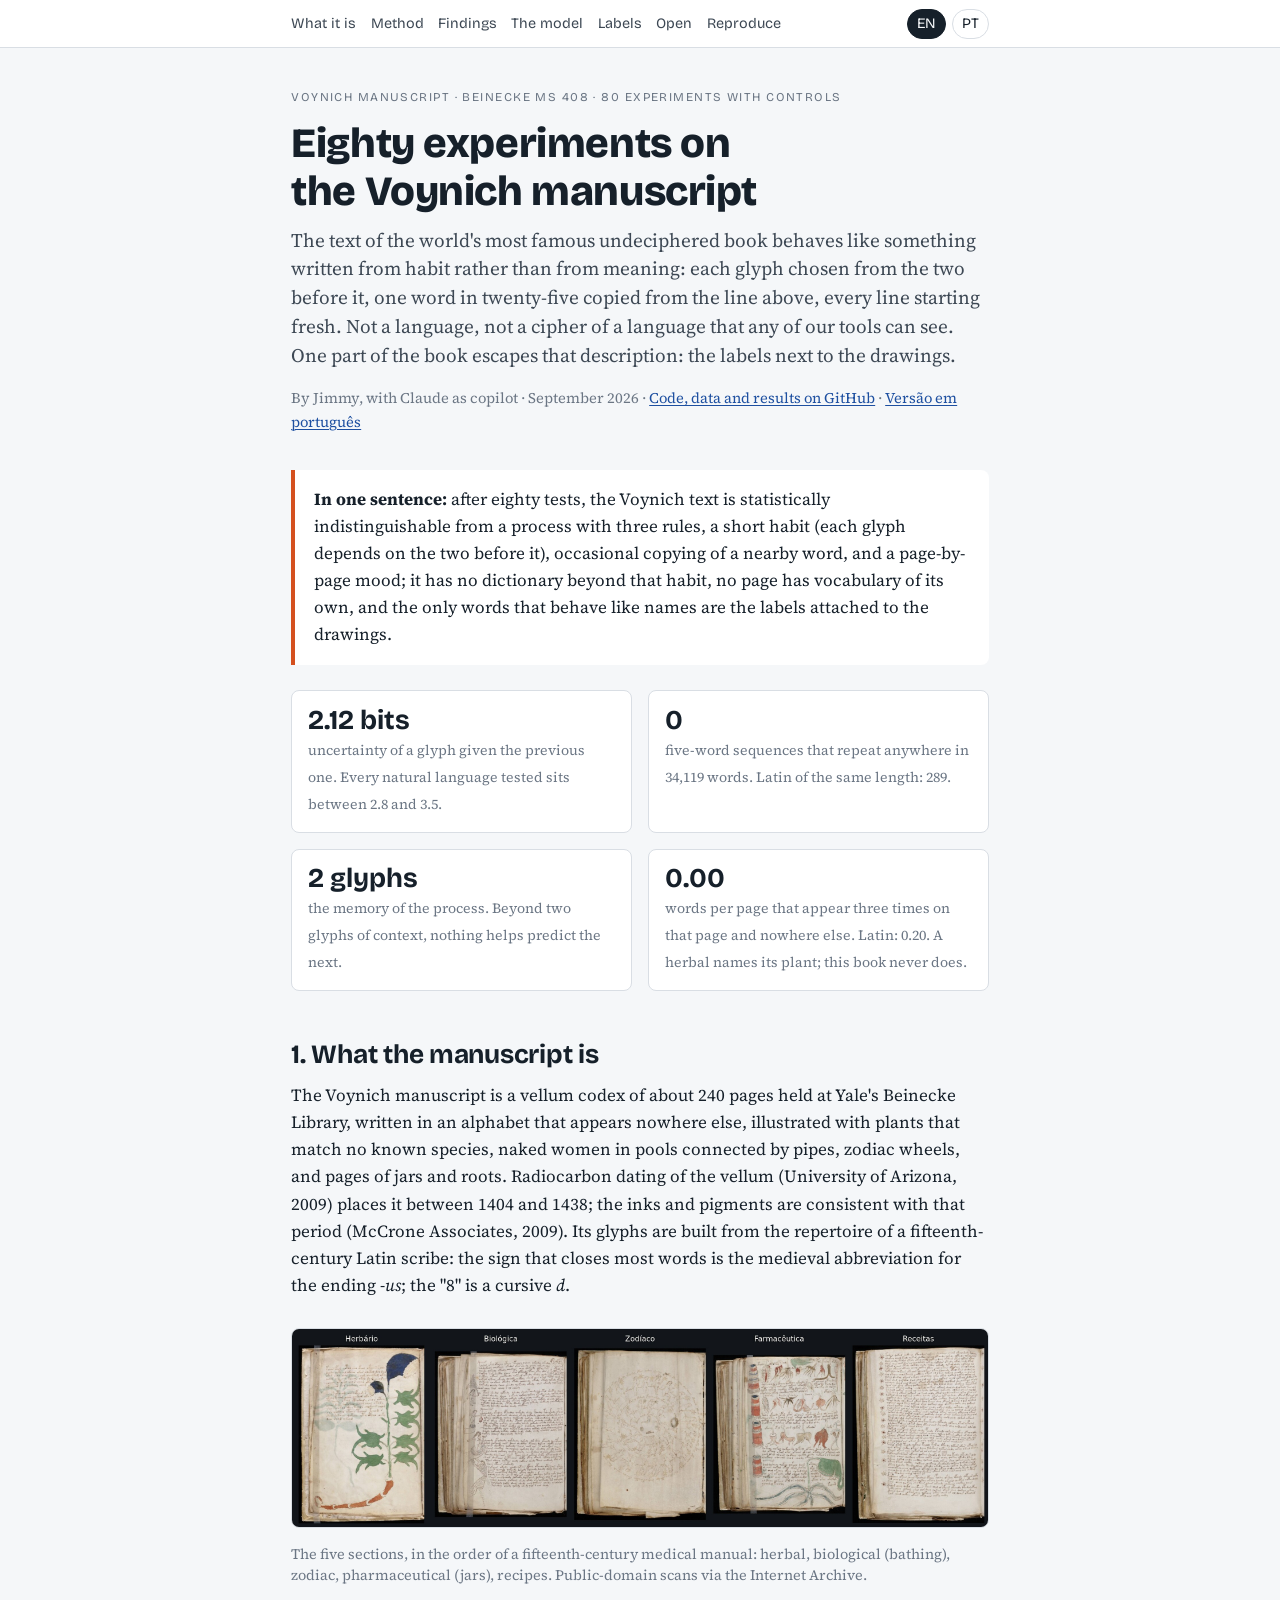
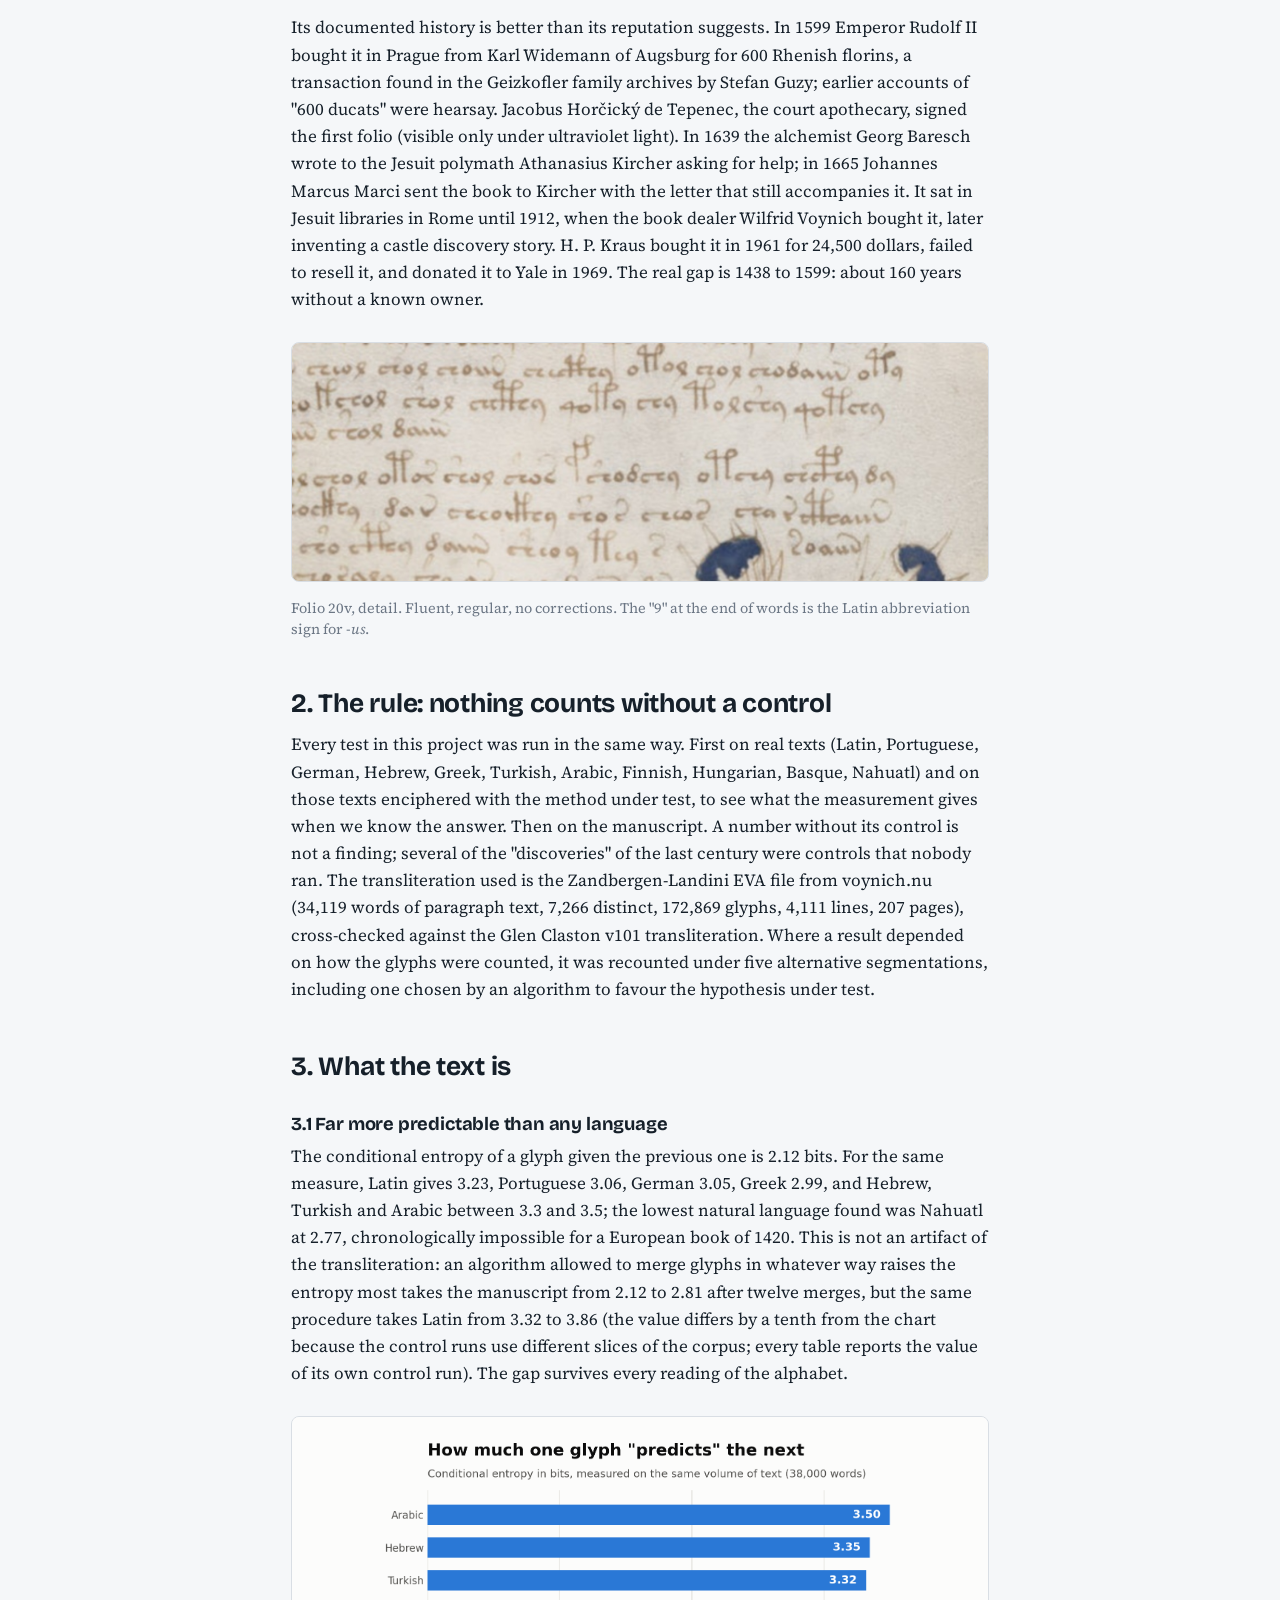
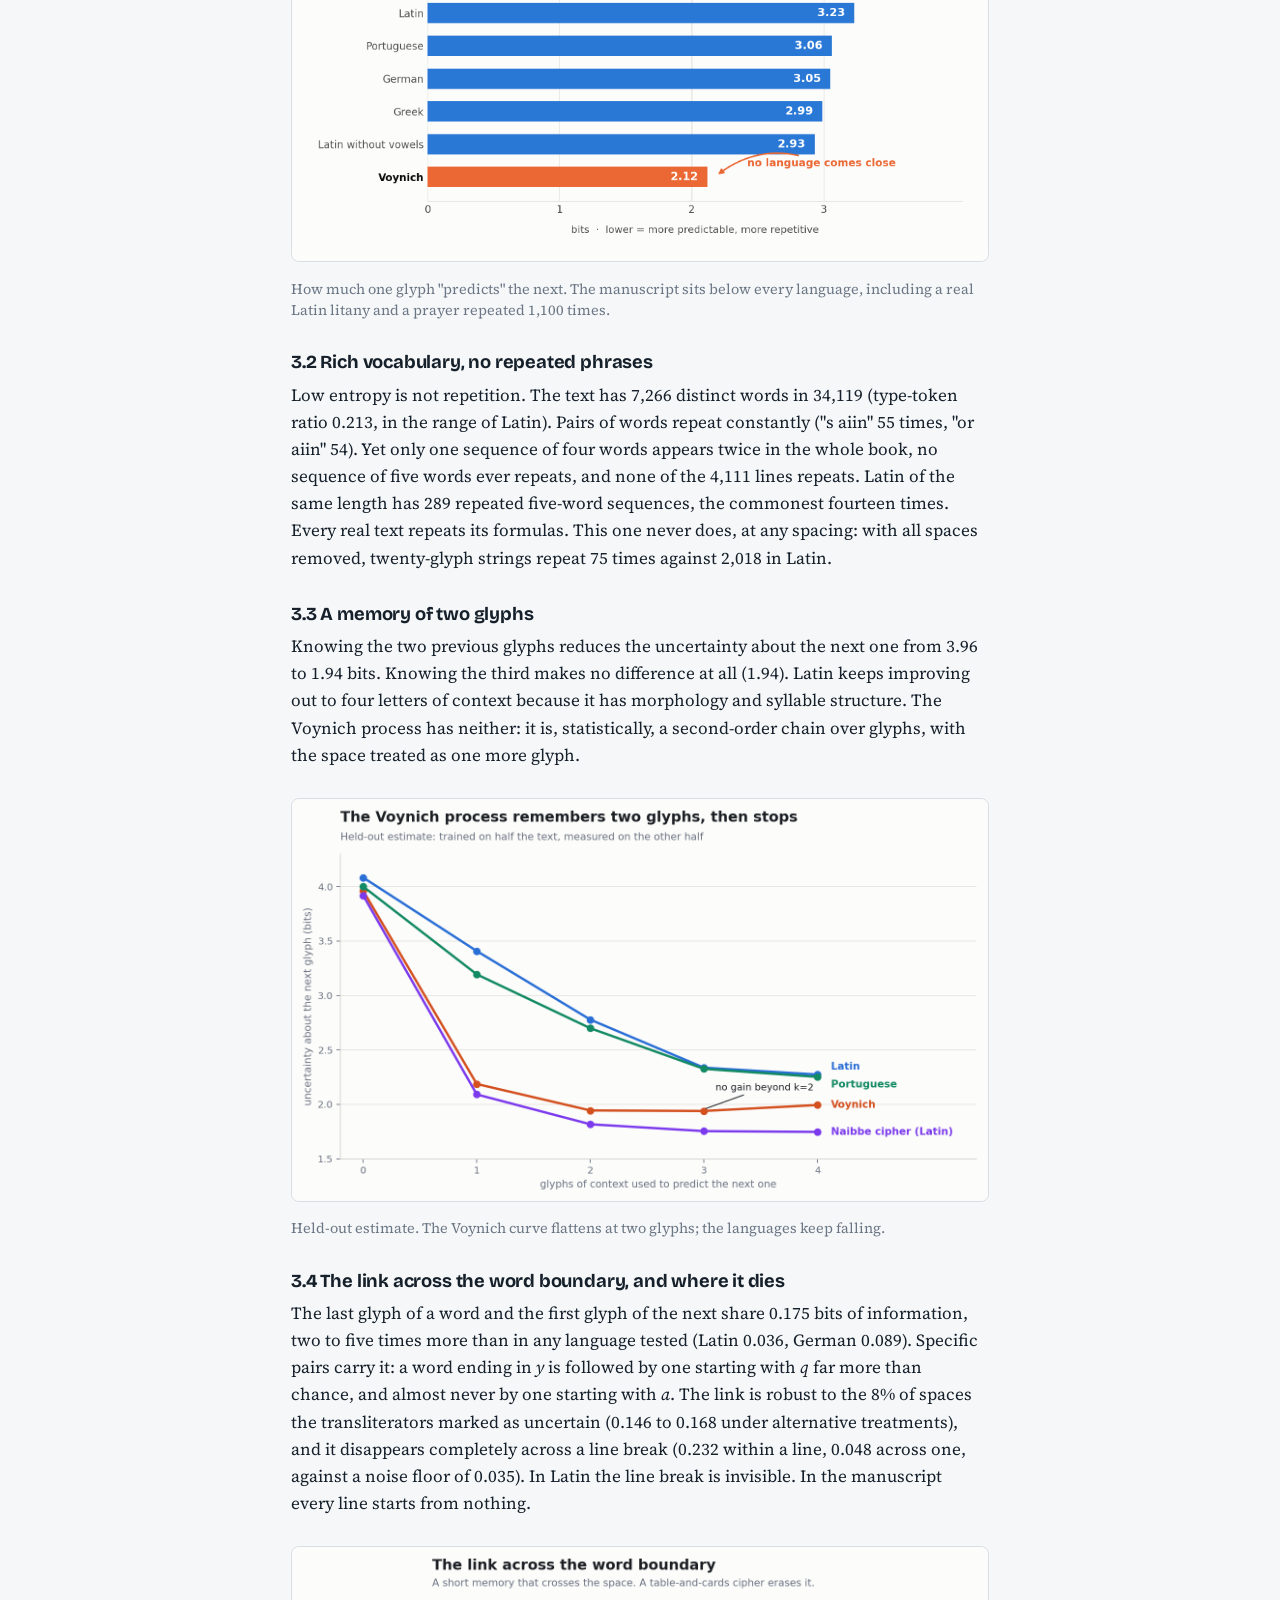
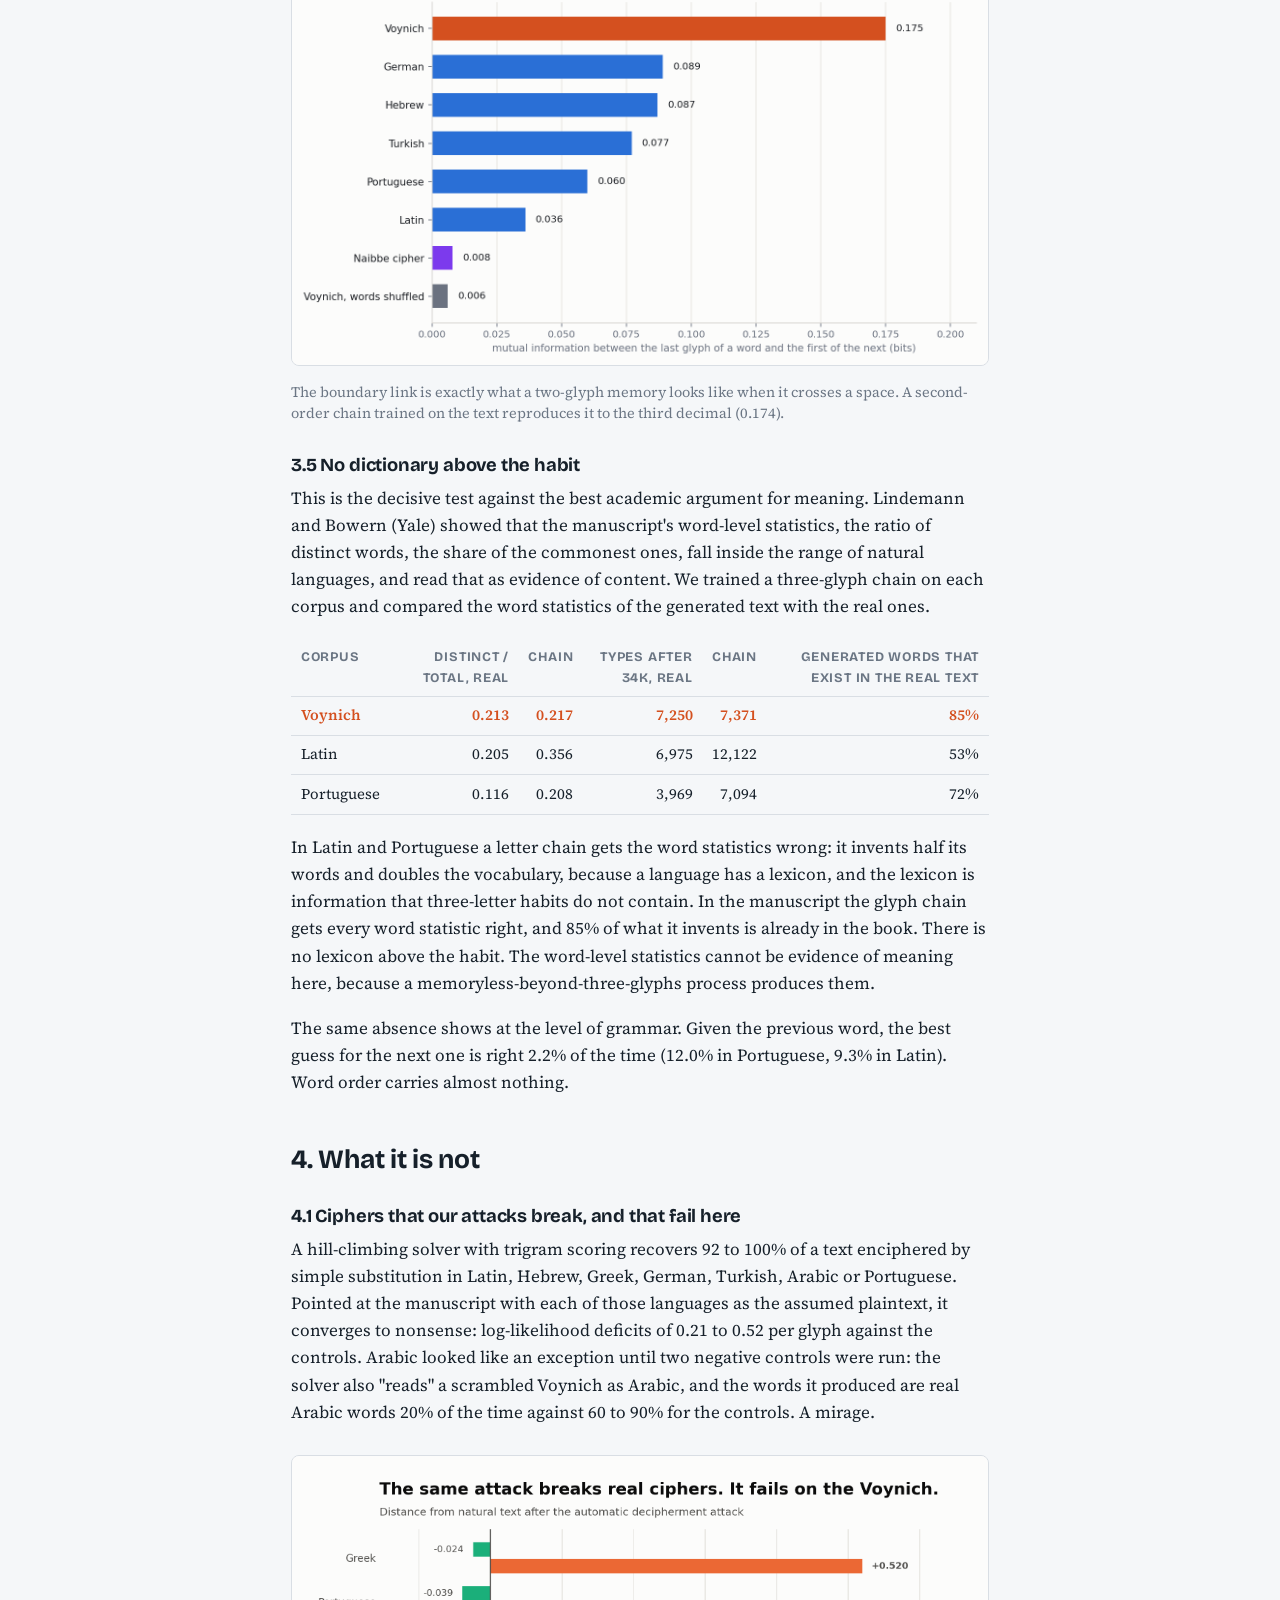
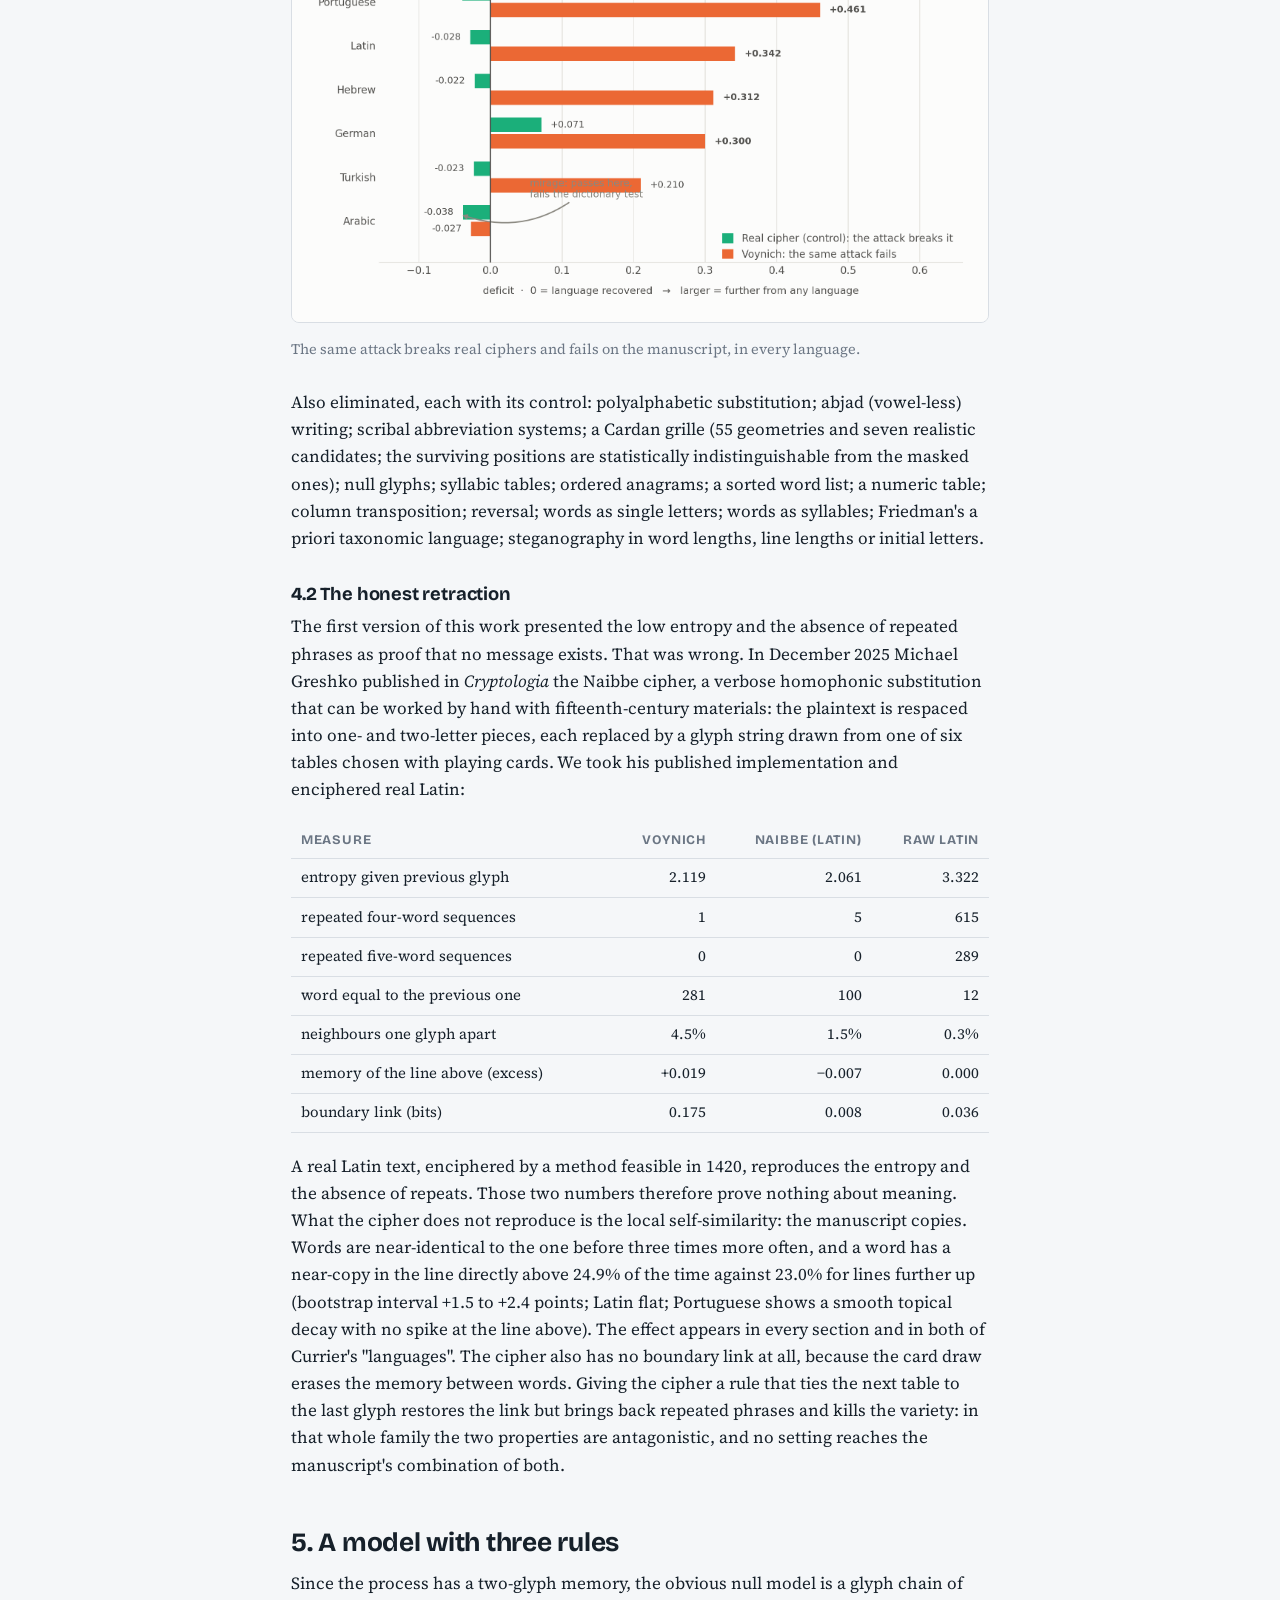
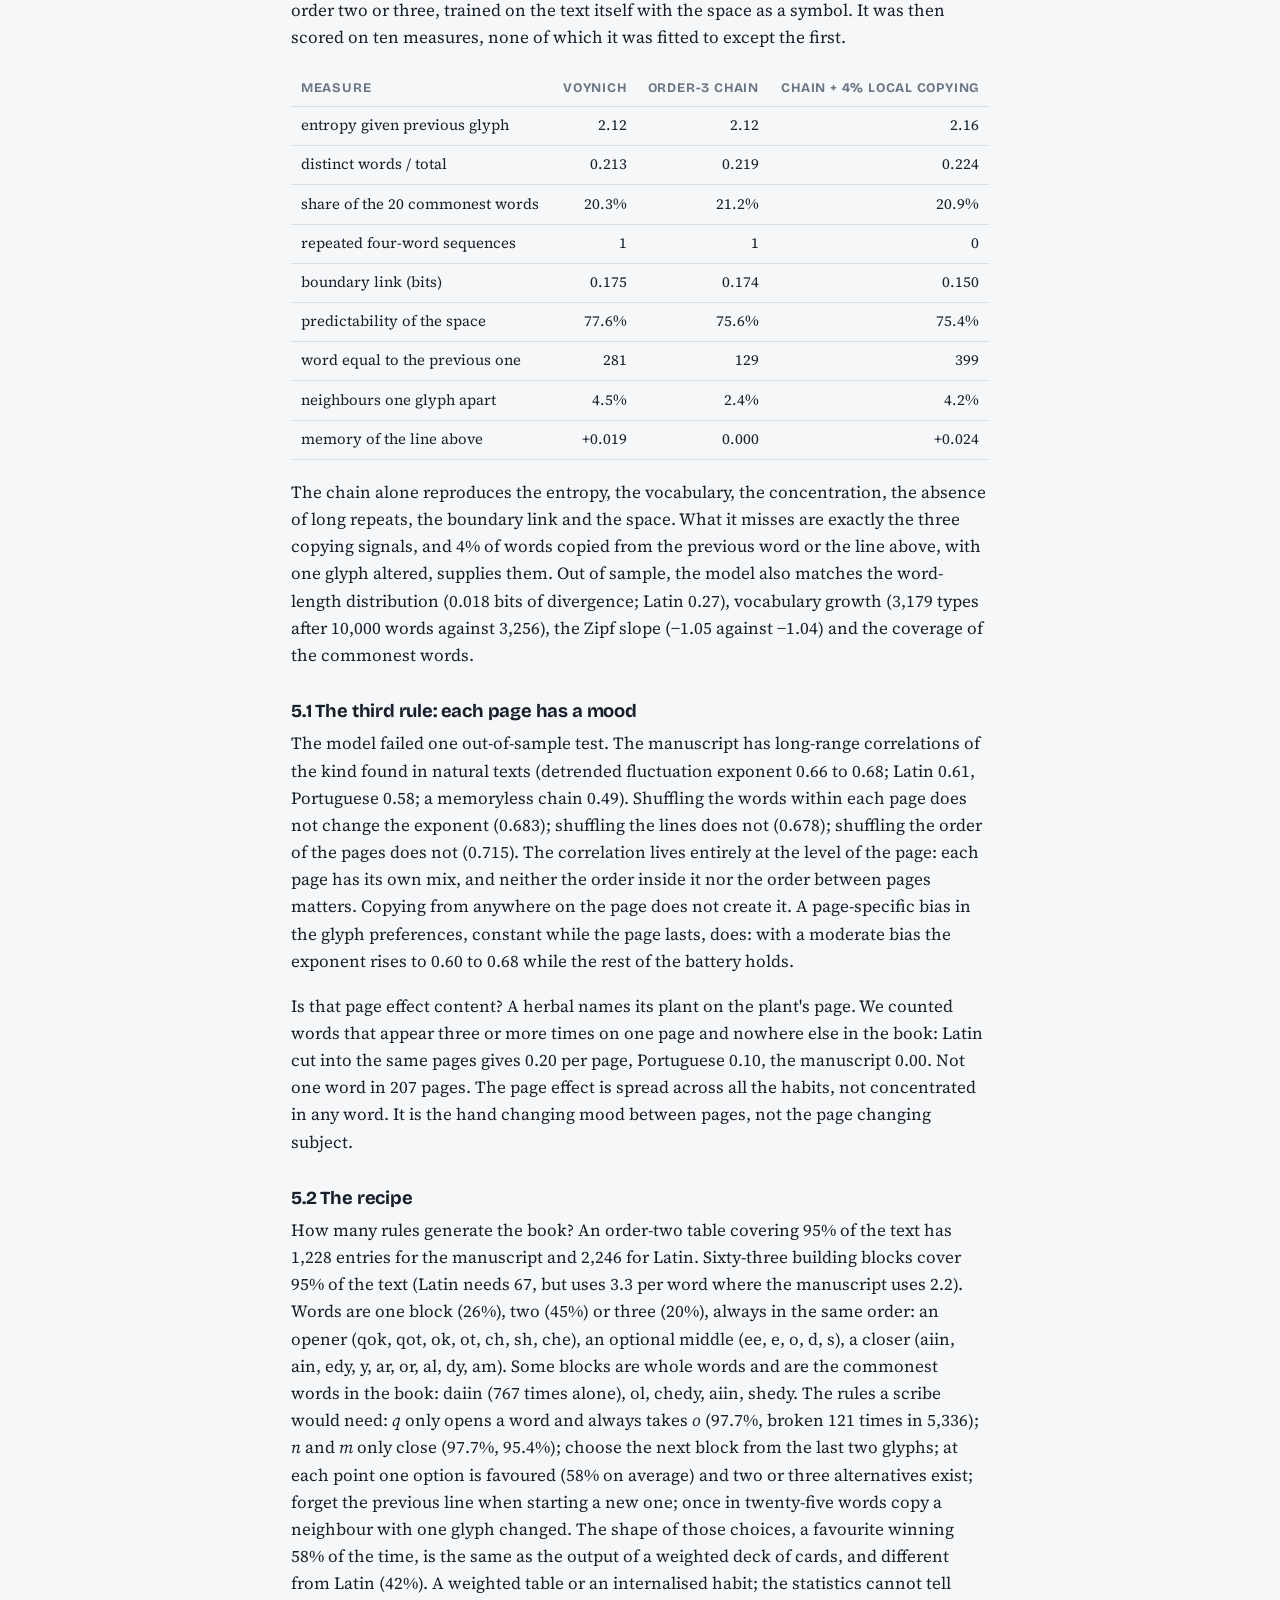
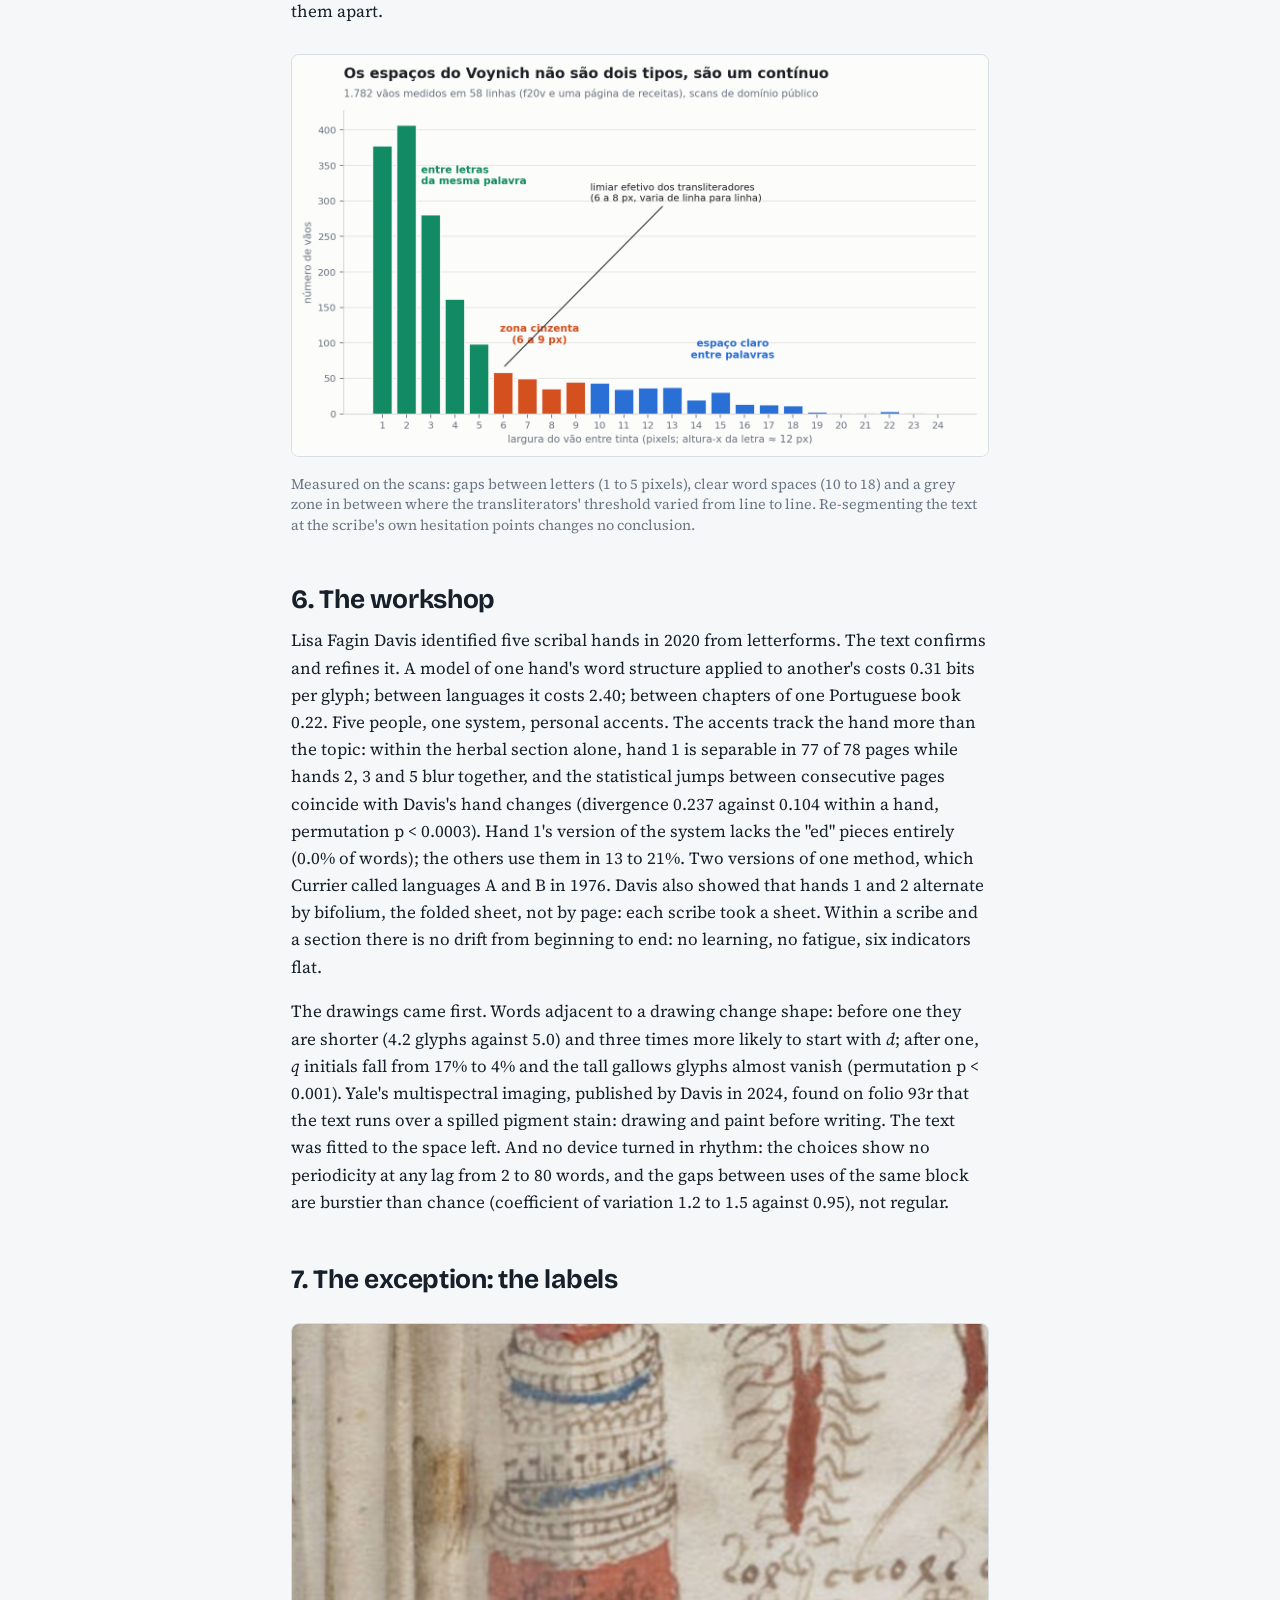
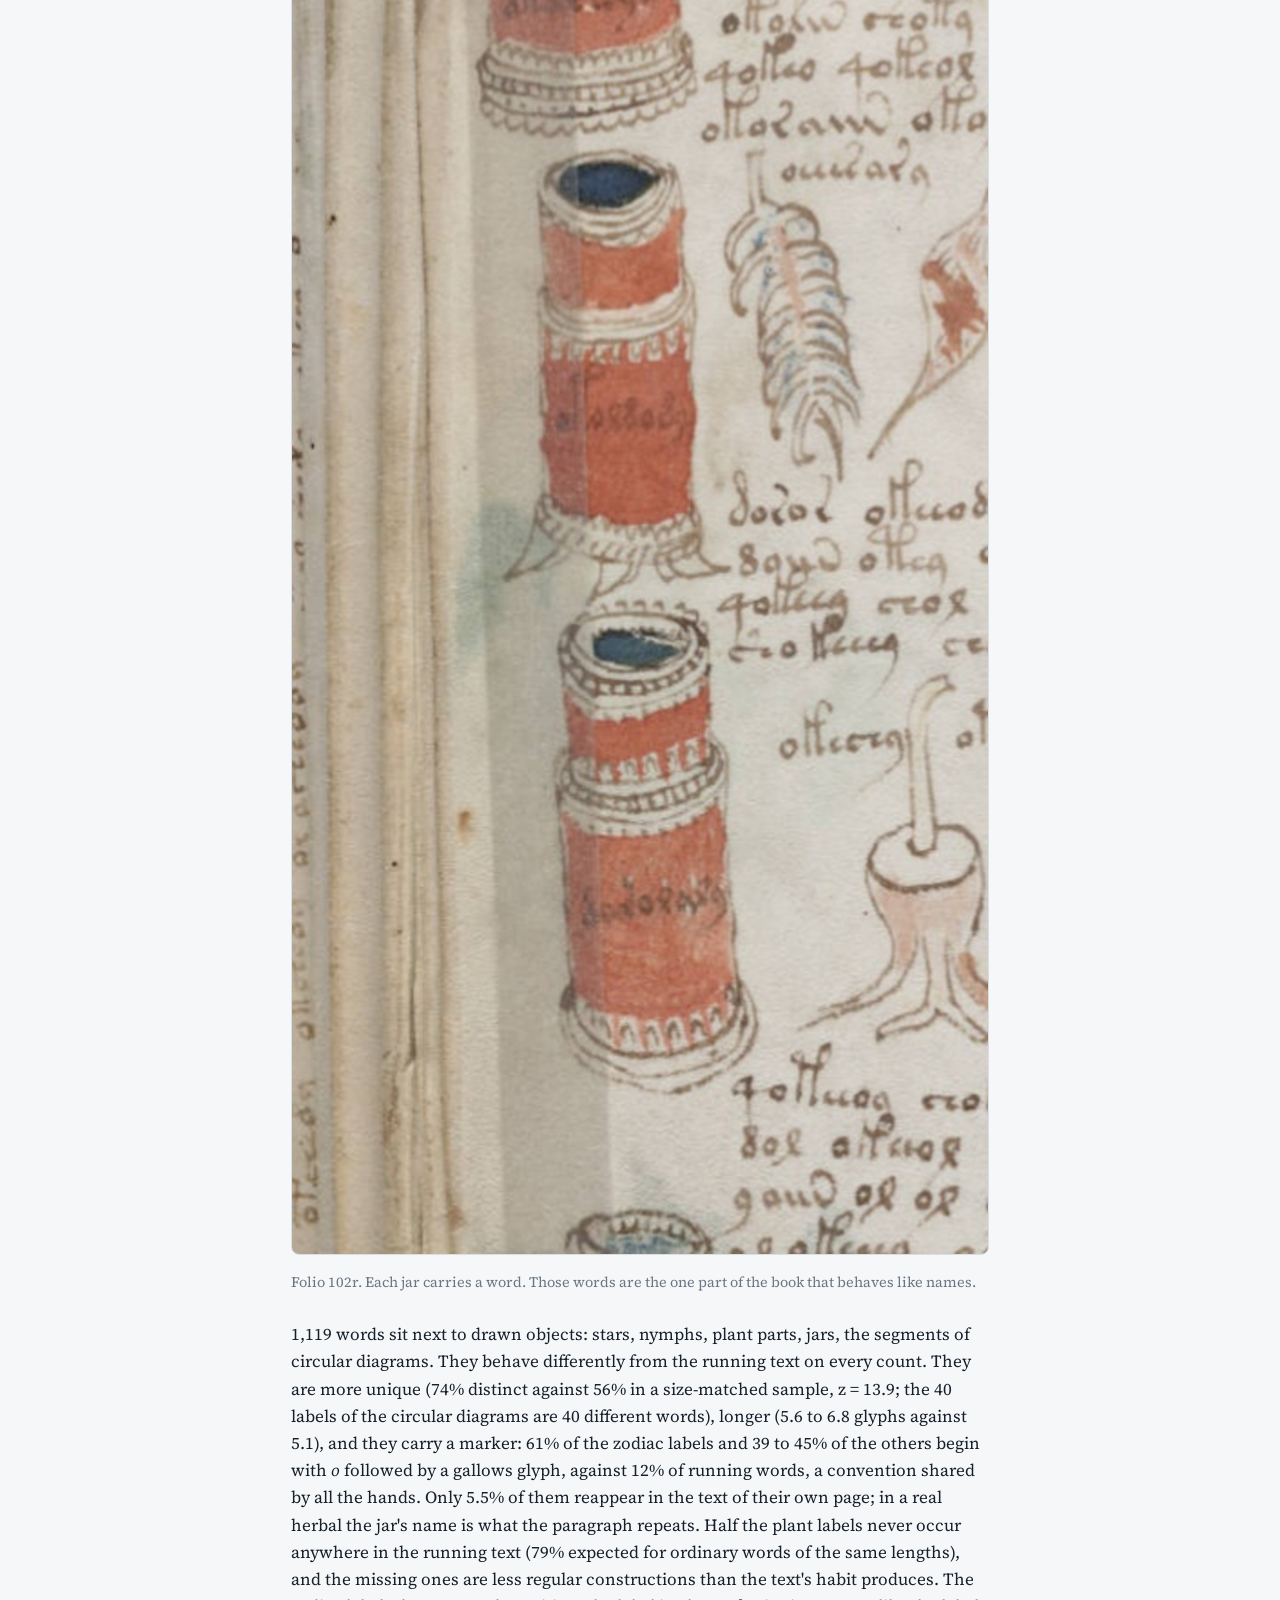
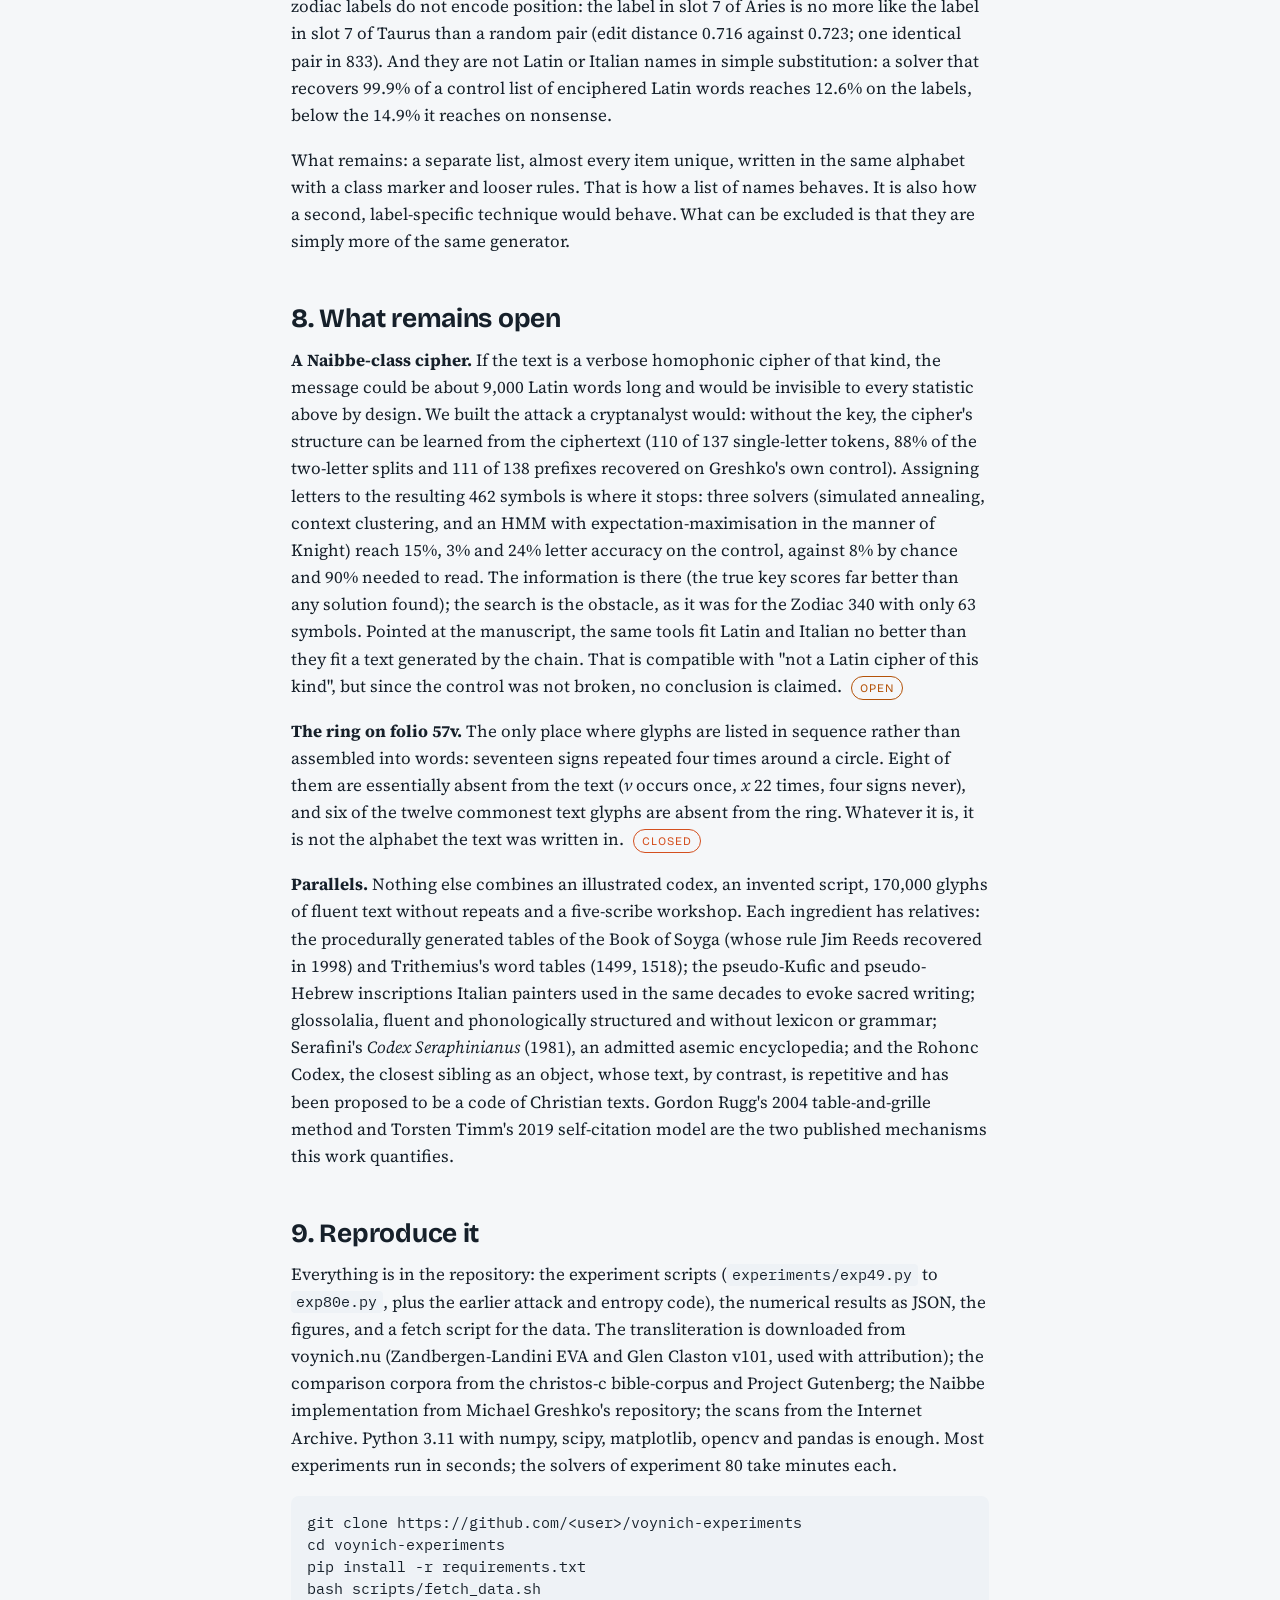
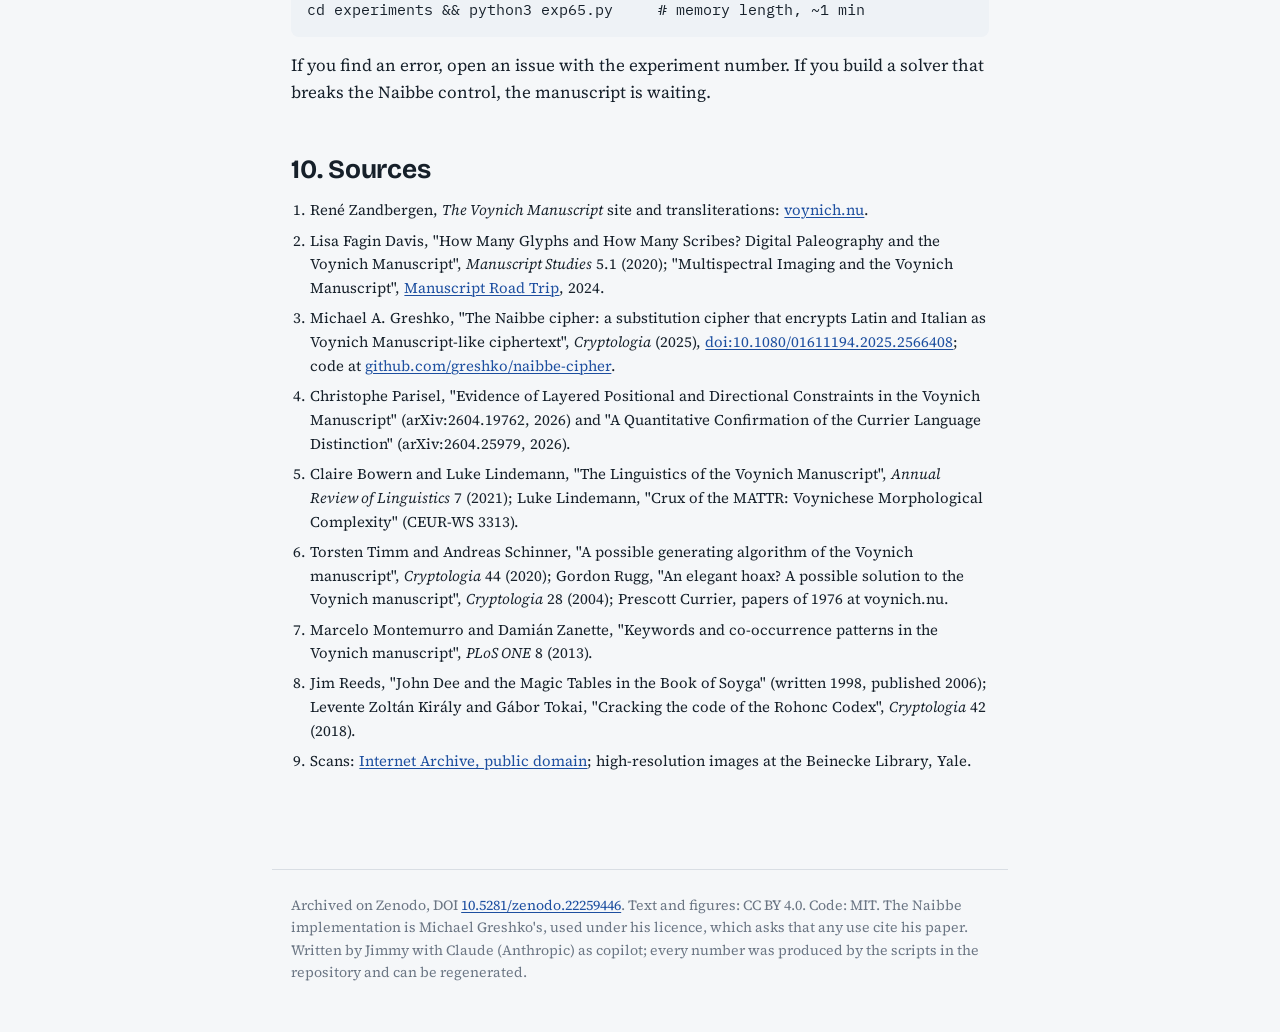
==== commit 667a574b: "Add Zenodo DOI to README, site footer and CITATION.cff" ====
--- a/docs/index.html
+++ b/docs/index.html
@@ -141,6 +141,6 @@
 <li>Scans: <a href="https://archive.org/details/TheVoynichManuscript">Internet Archive, public domain</a>; high-resolution images at the Beinecke Library, Yale.</li>
 </ol>
 </main>
-<footer>Text and figures: CC BY 4.0. Code: MIT. The Naibbe implementation is Michael Greshko's, used under his licence, which asks that any use cite his paper. Written by Jimmy with Claude (Anthropic) as copilot; every number was produced by the scripts in the repository and can be regenerated.</footer>
+<footer>Archived on Zenodo, DOI <a href="https://doi.org/10.5281/zenodo.22259446">10.5281/zenodo.22259446</a>. Text and figures: CC BY 4.0. Code: MIT. The Naibbe implementation is Michael Greshko's, used under his licence, which asks that any use cite his paper. Written by Jimmy with Claude (Anthropic) as copilot; every number was produced by the scripts in the repository and can be regenerated.</footer>
 </body>
 </html>
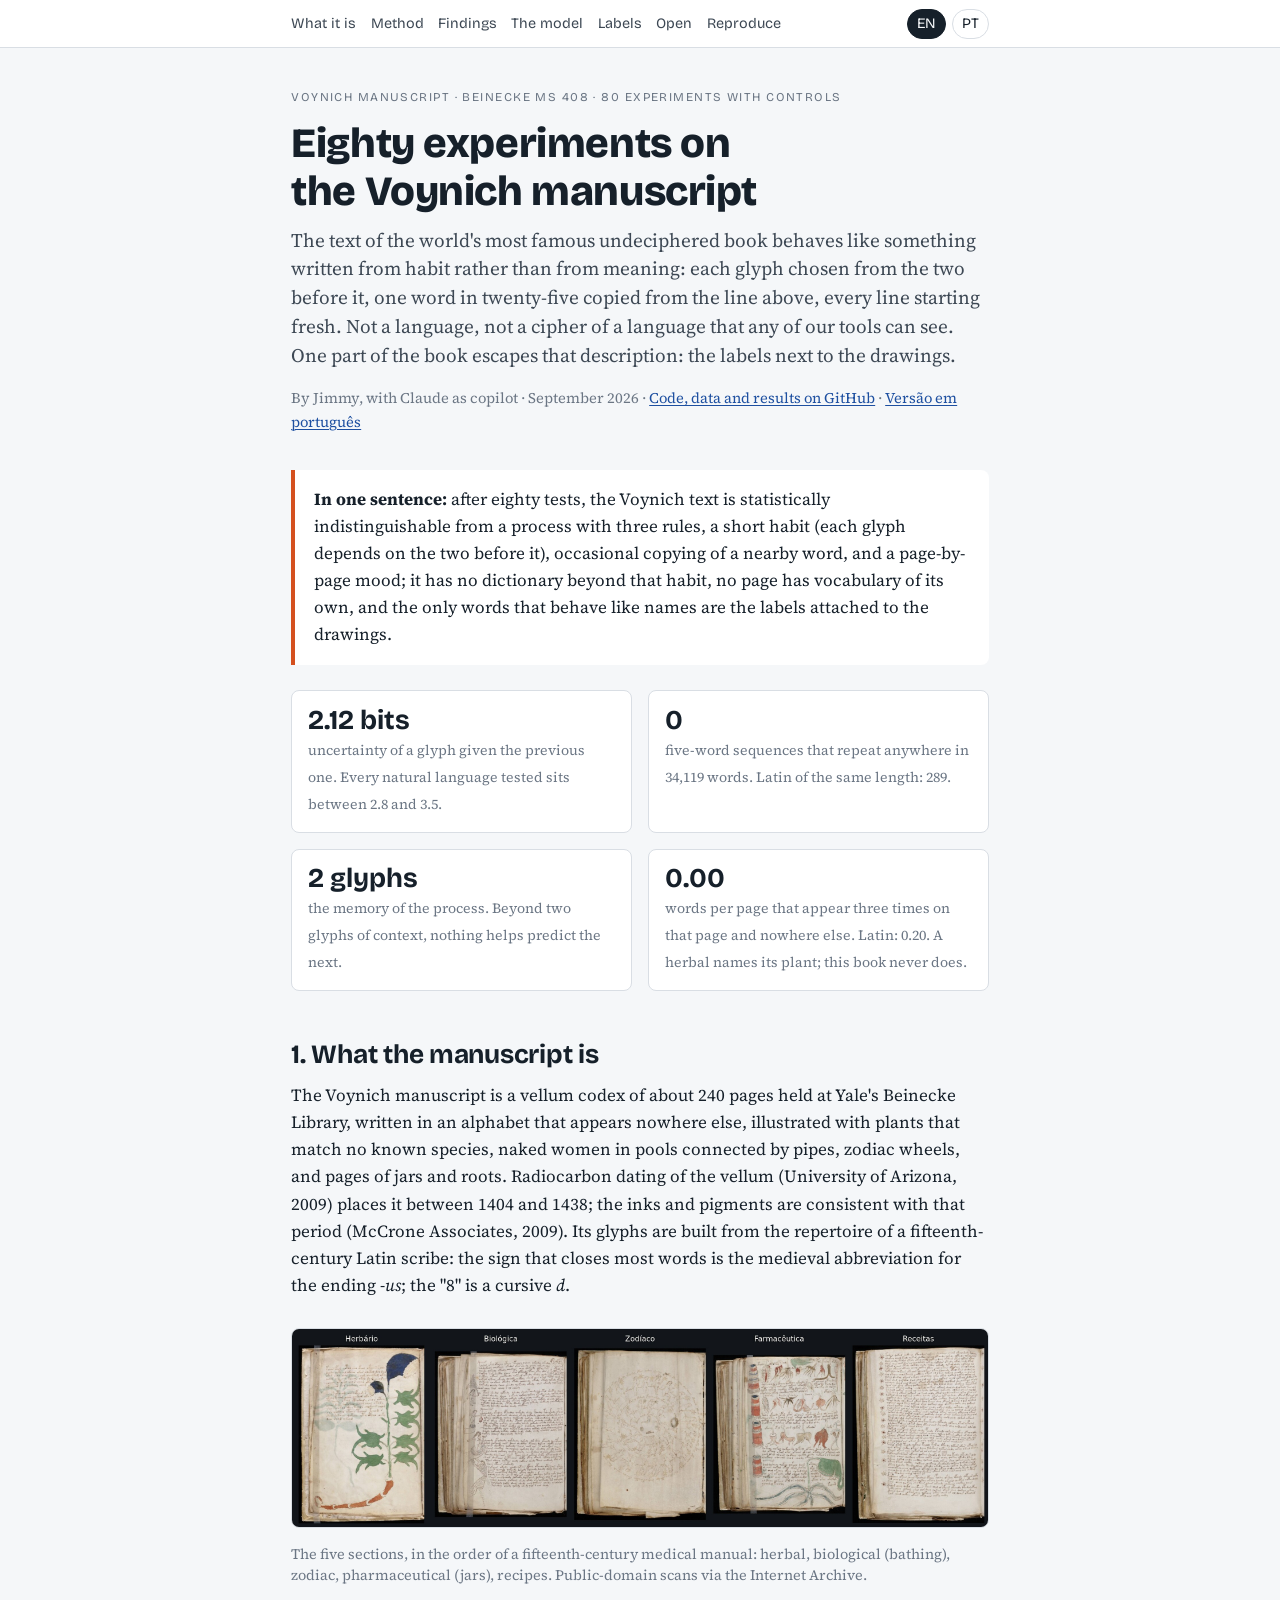
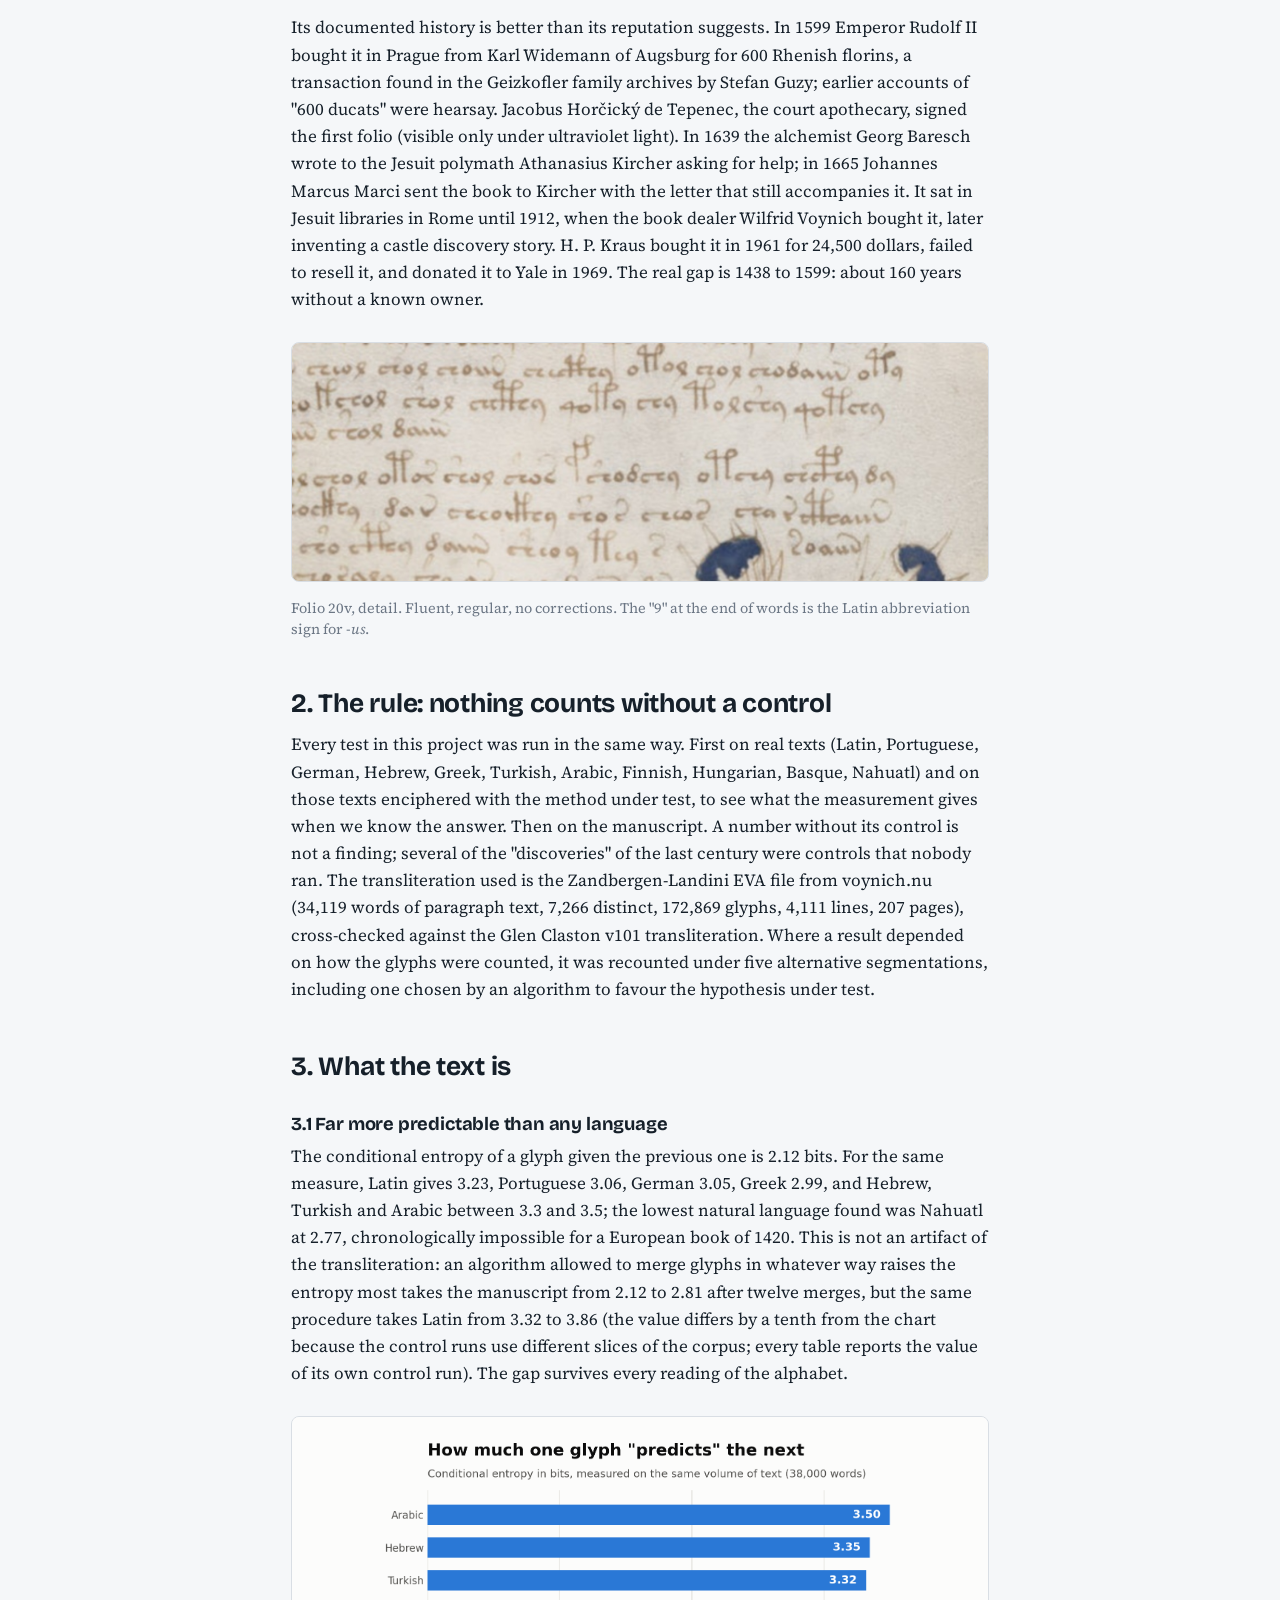
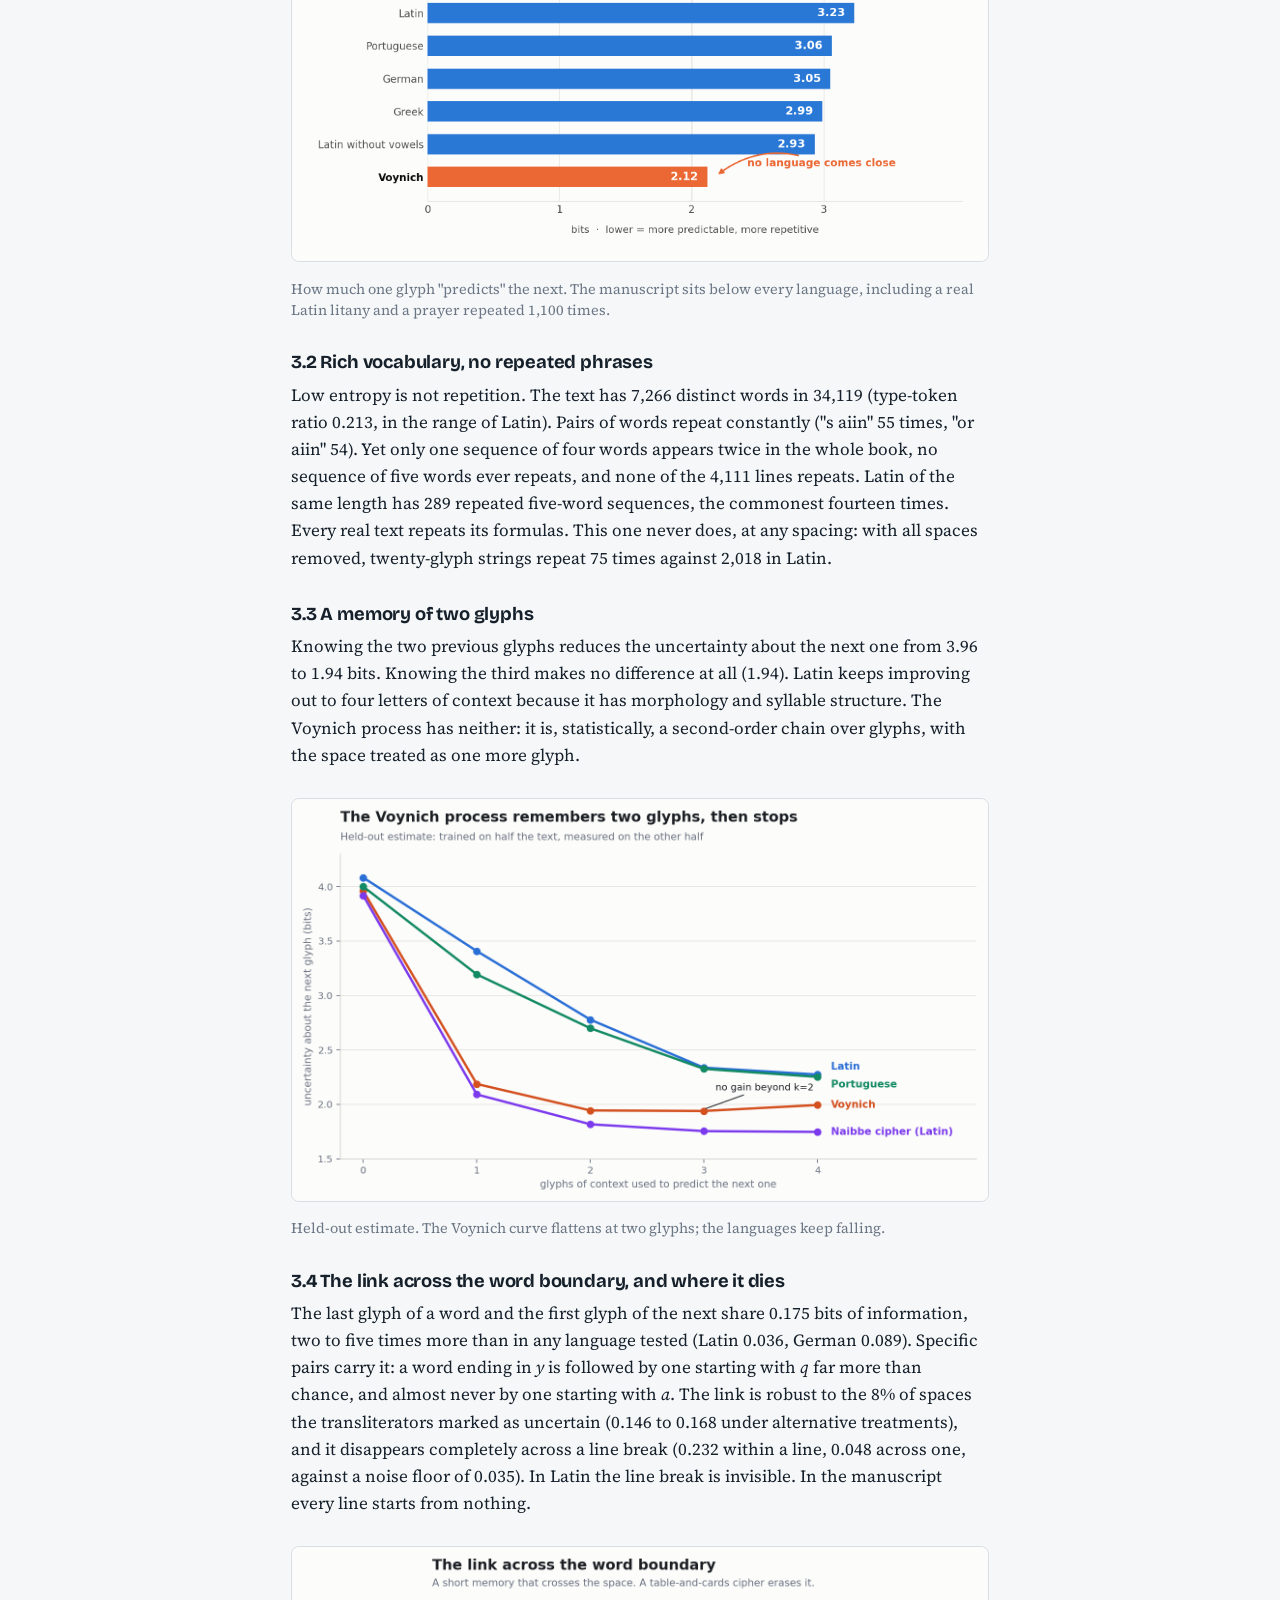
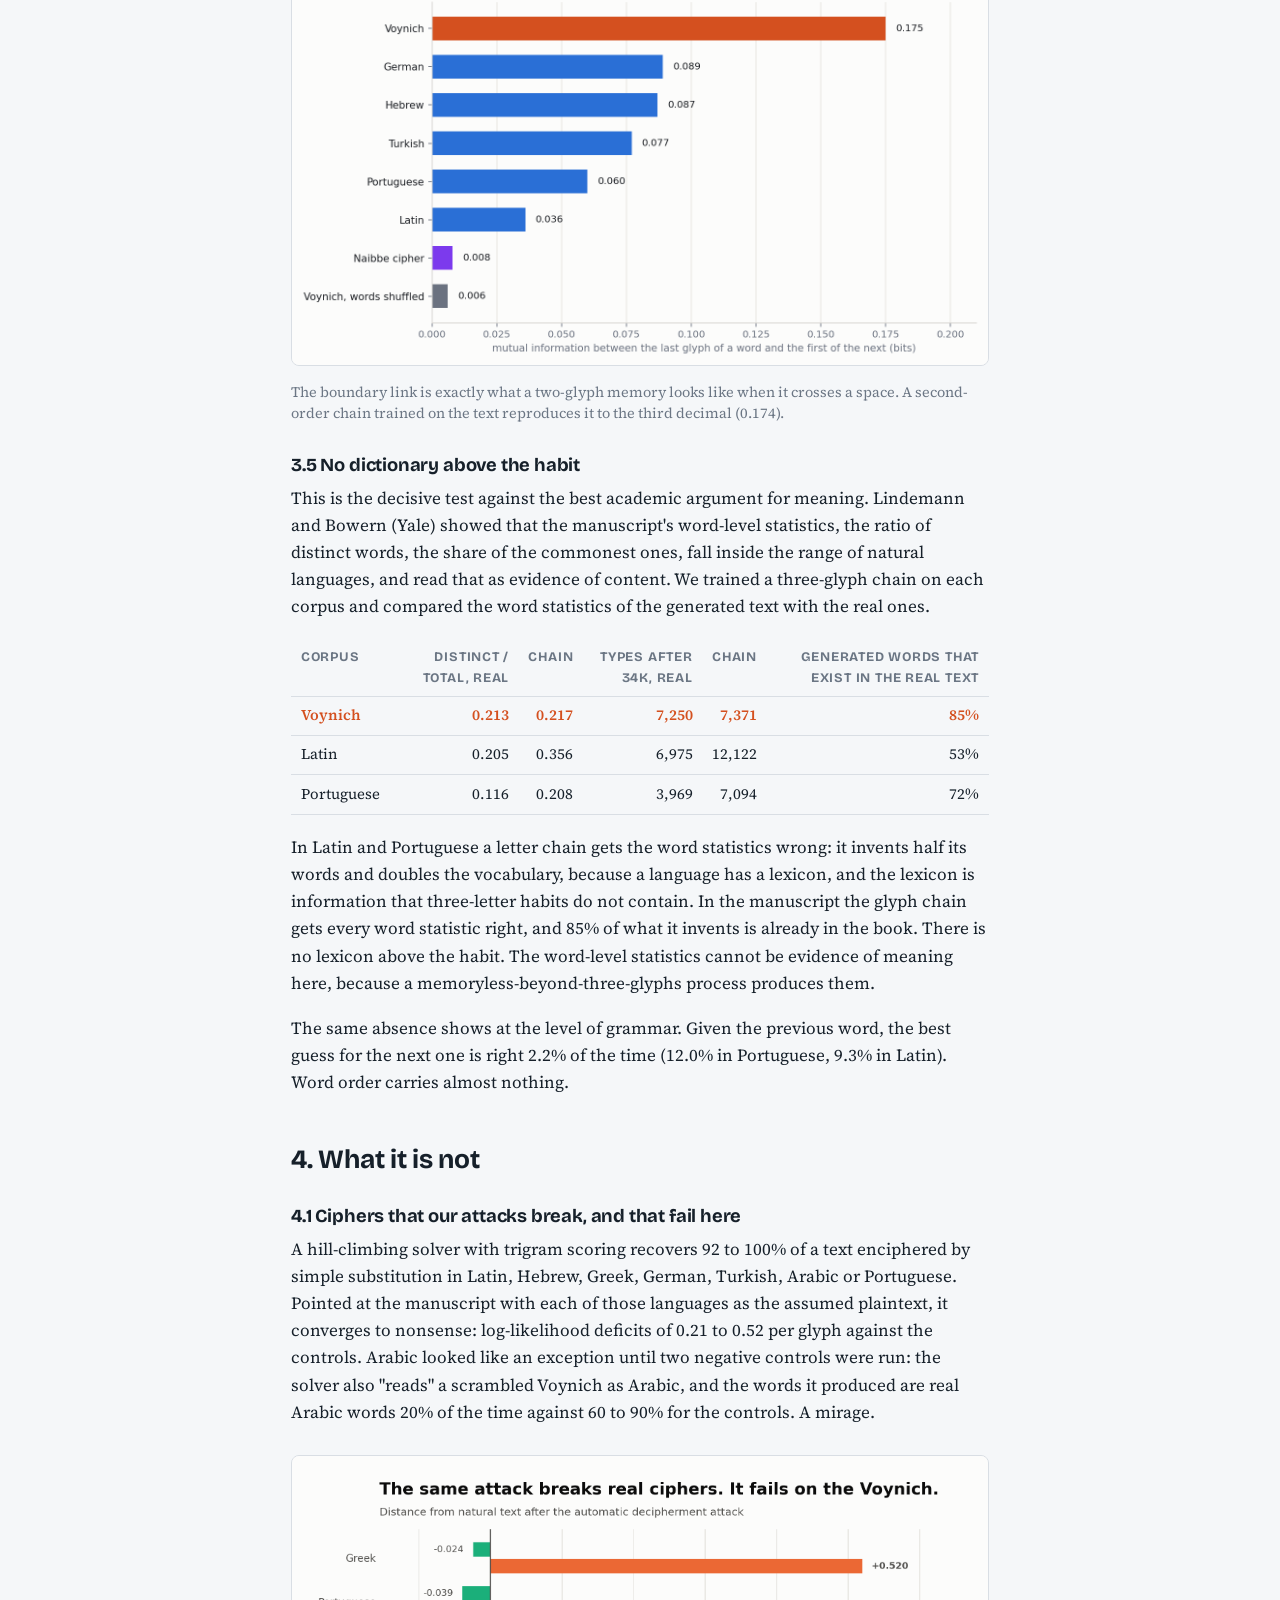
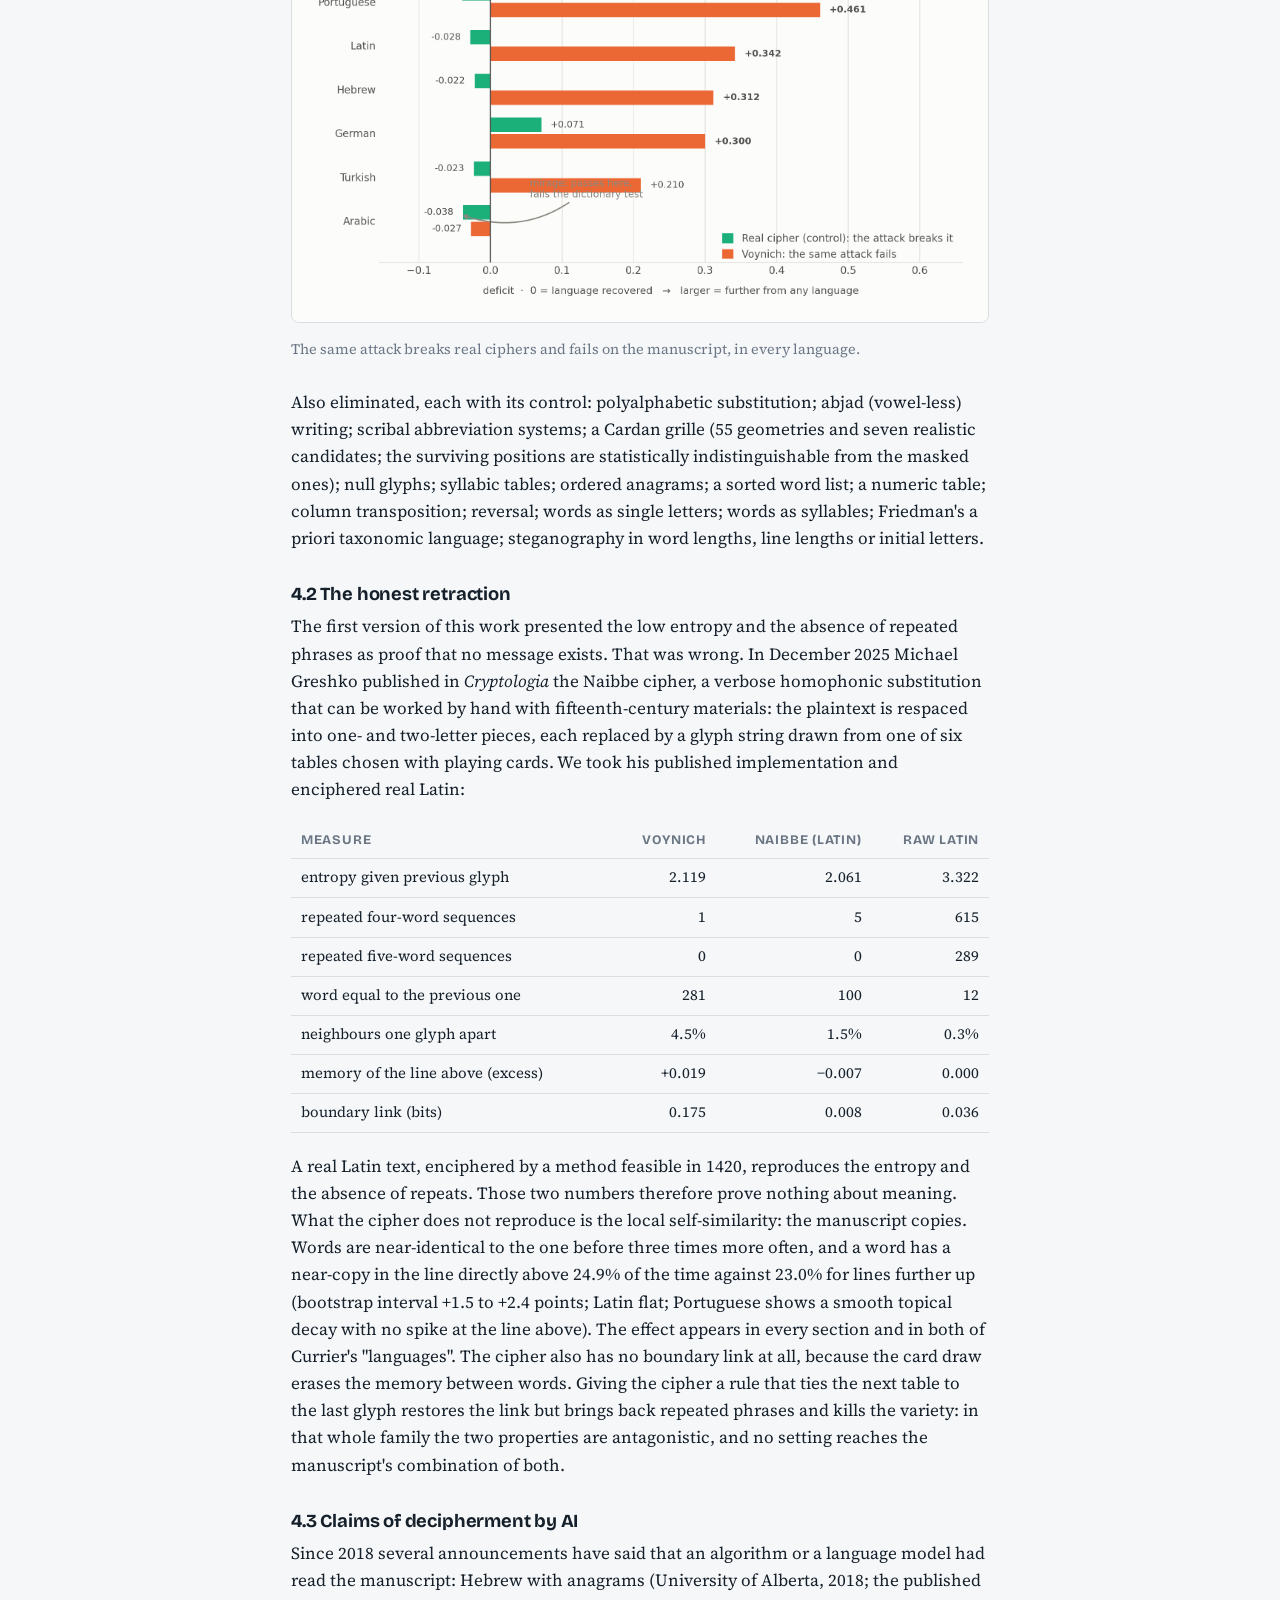
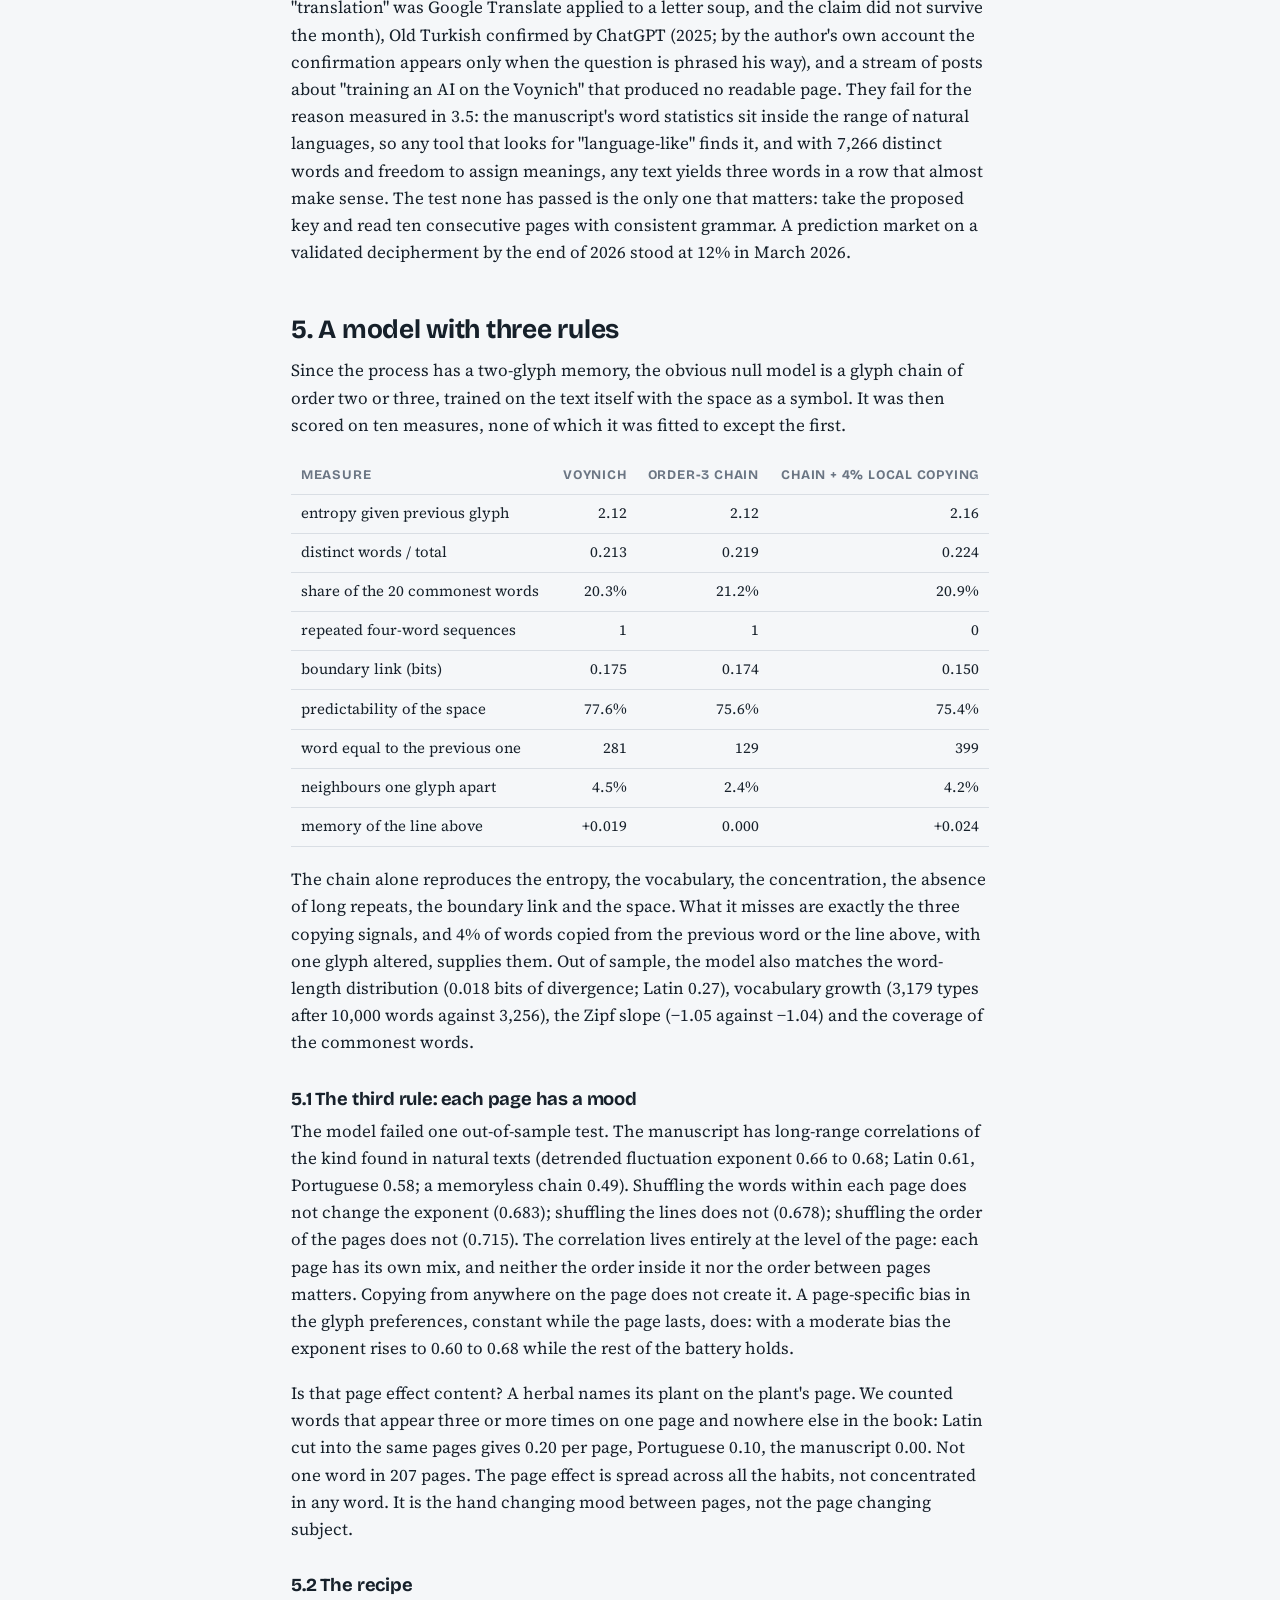
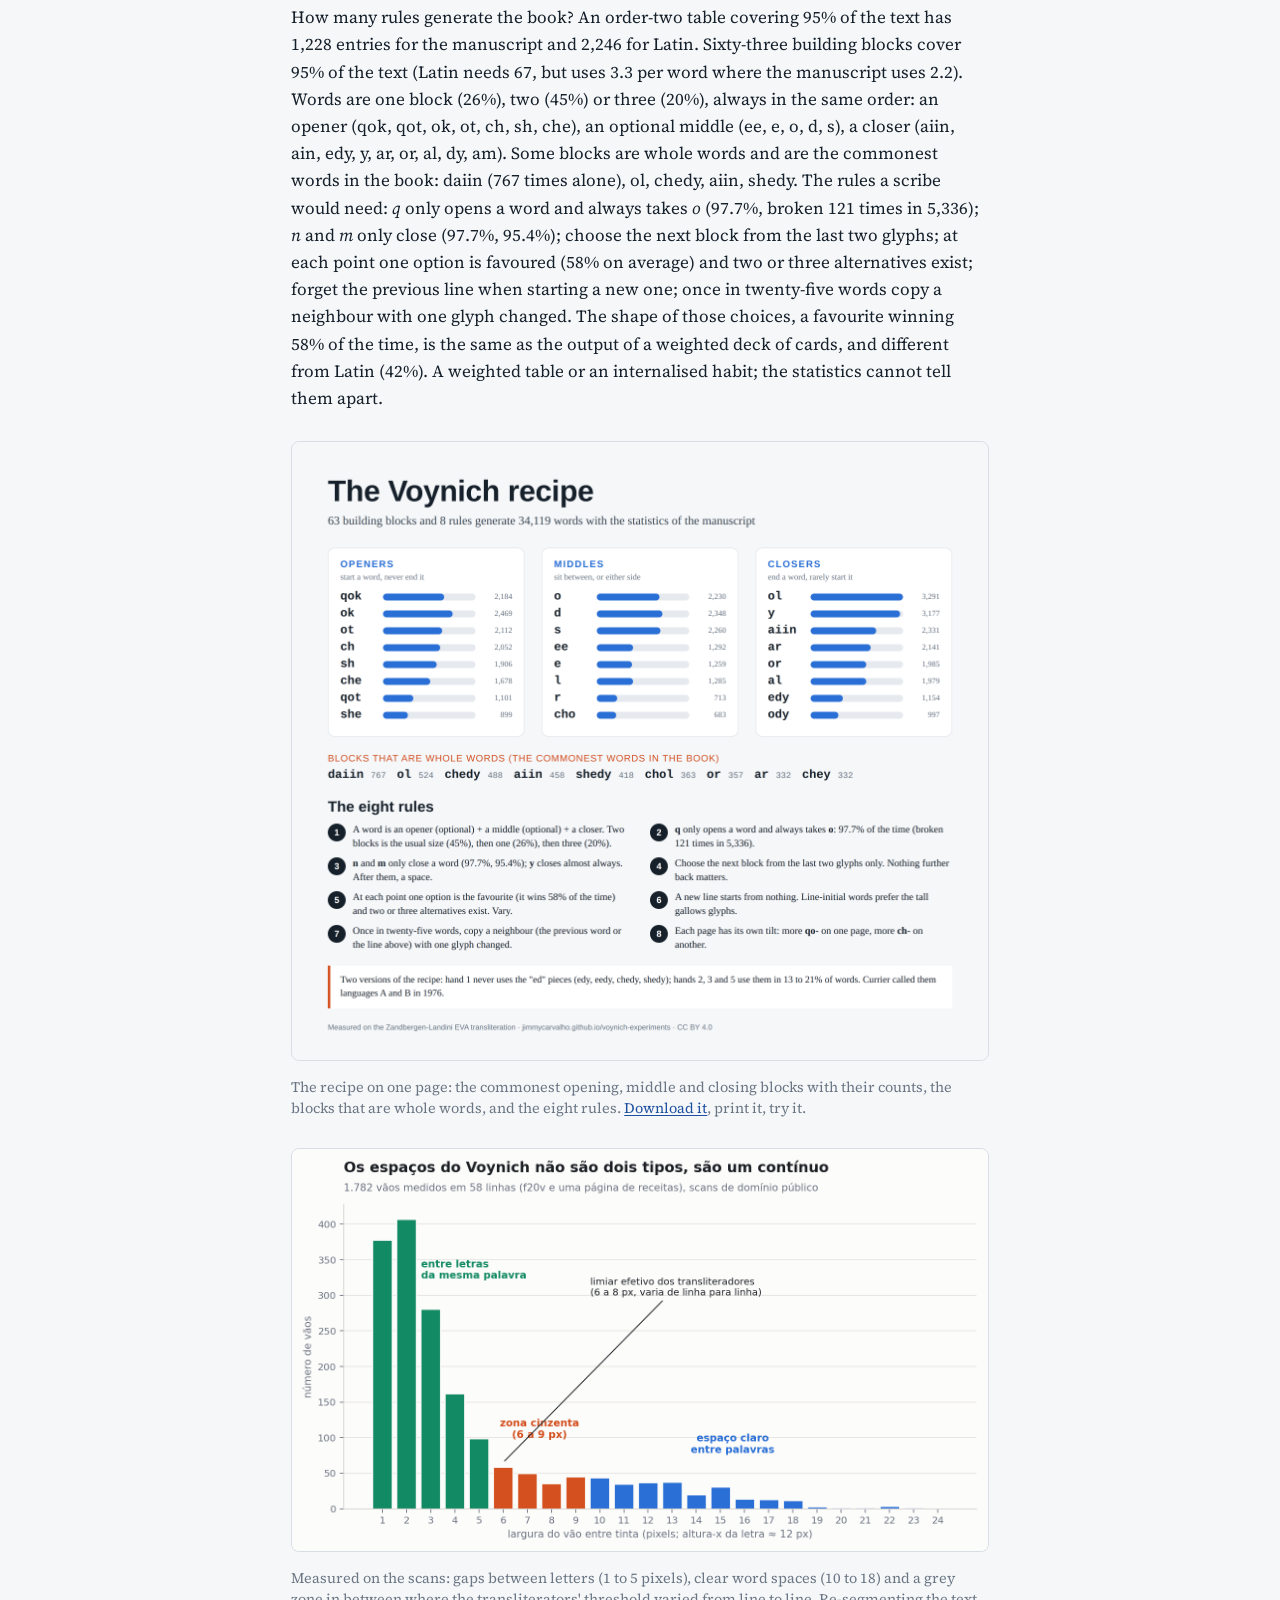
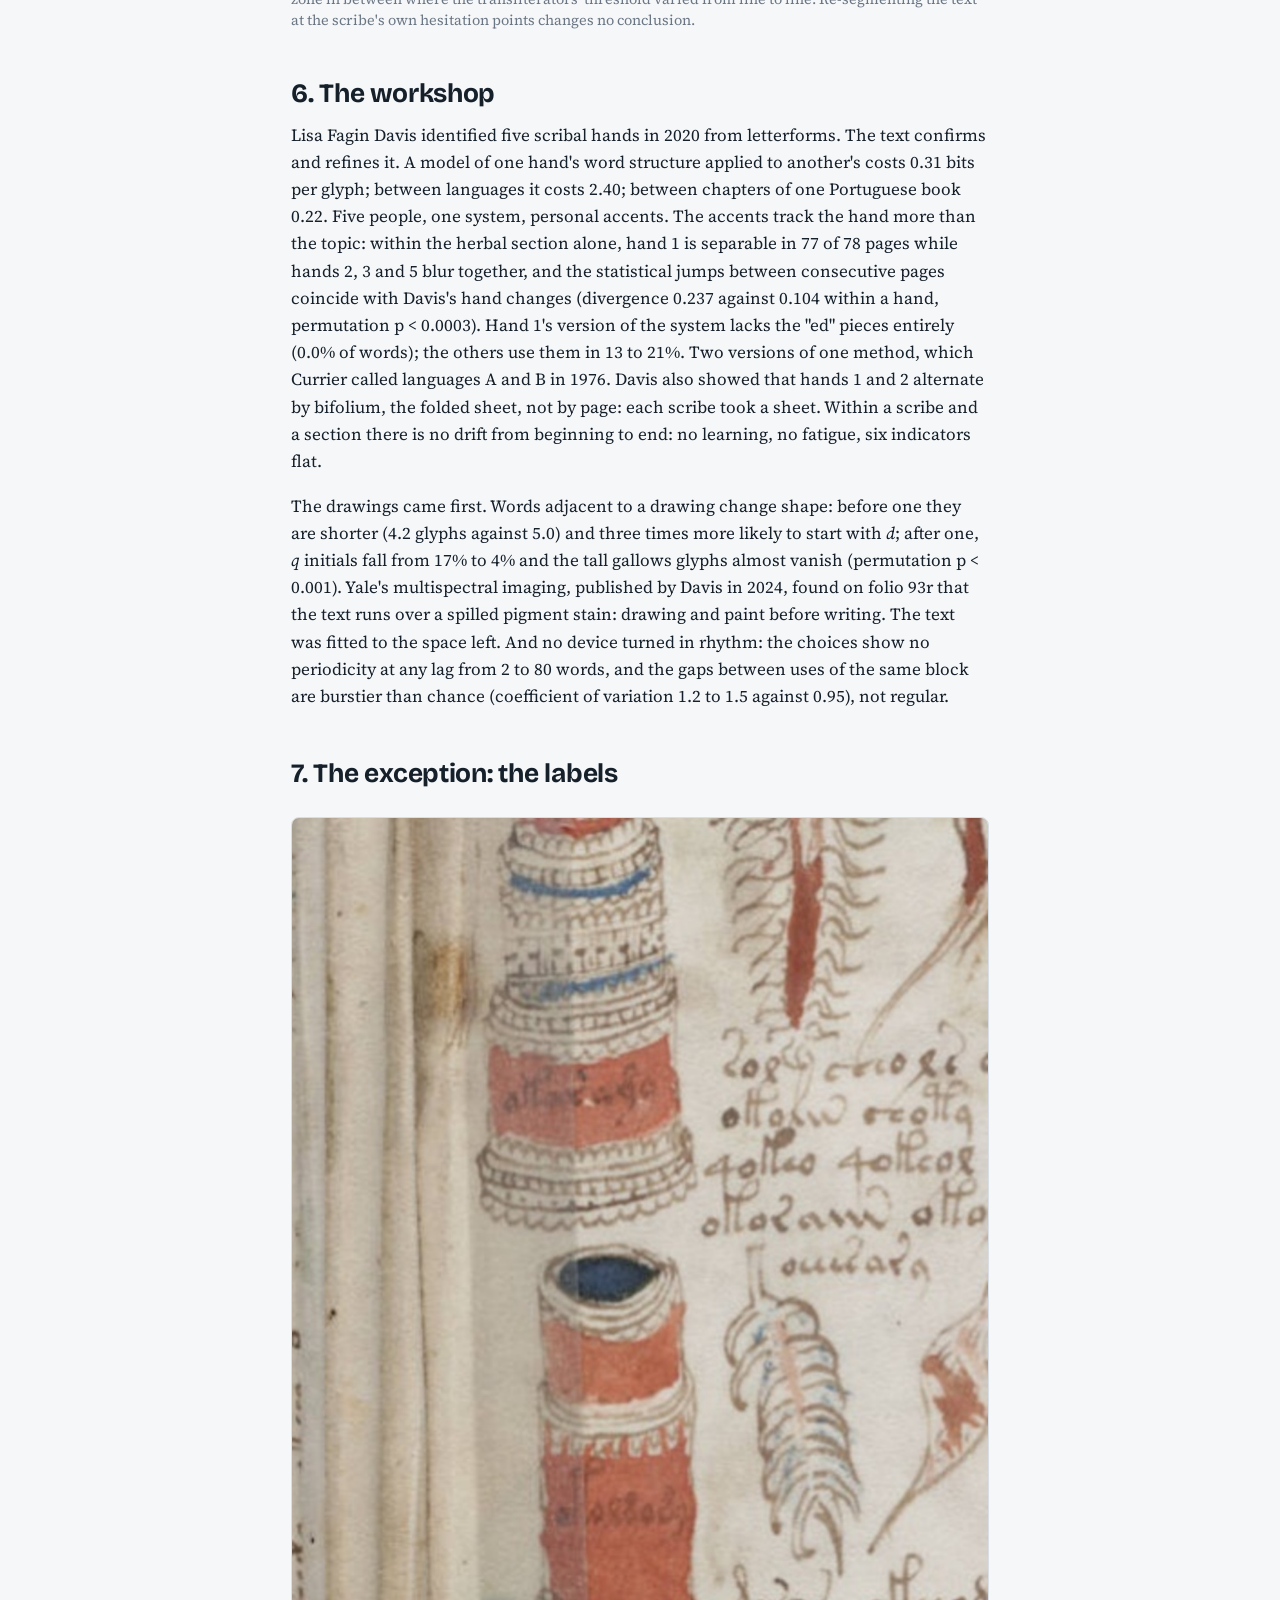
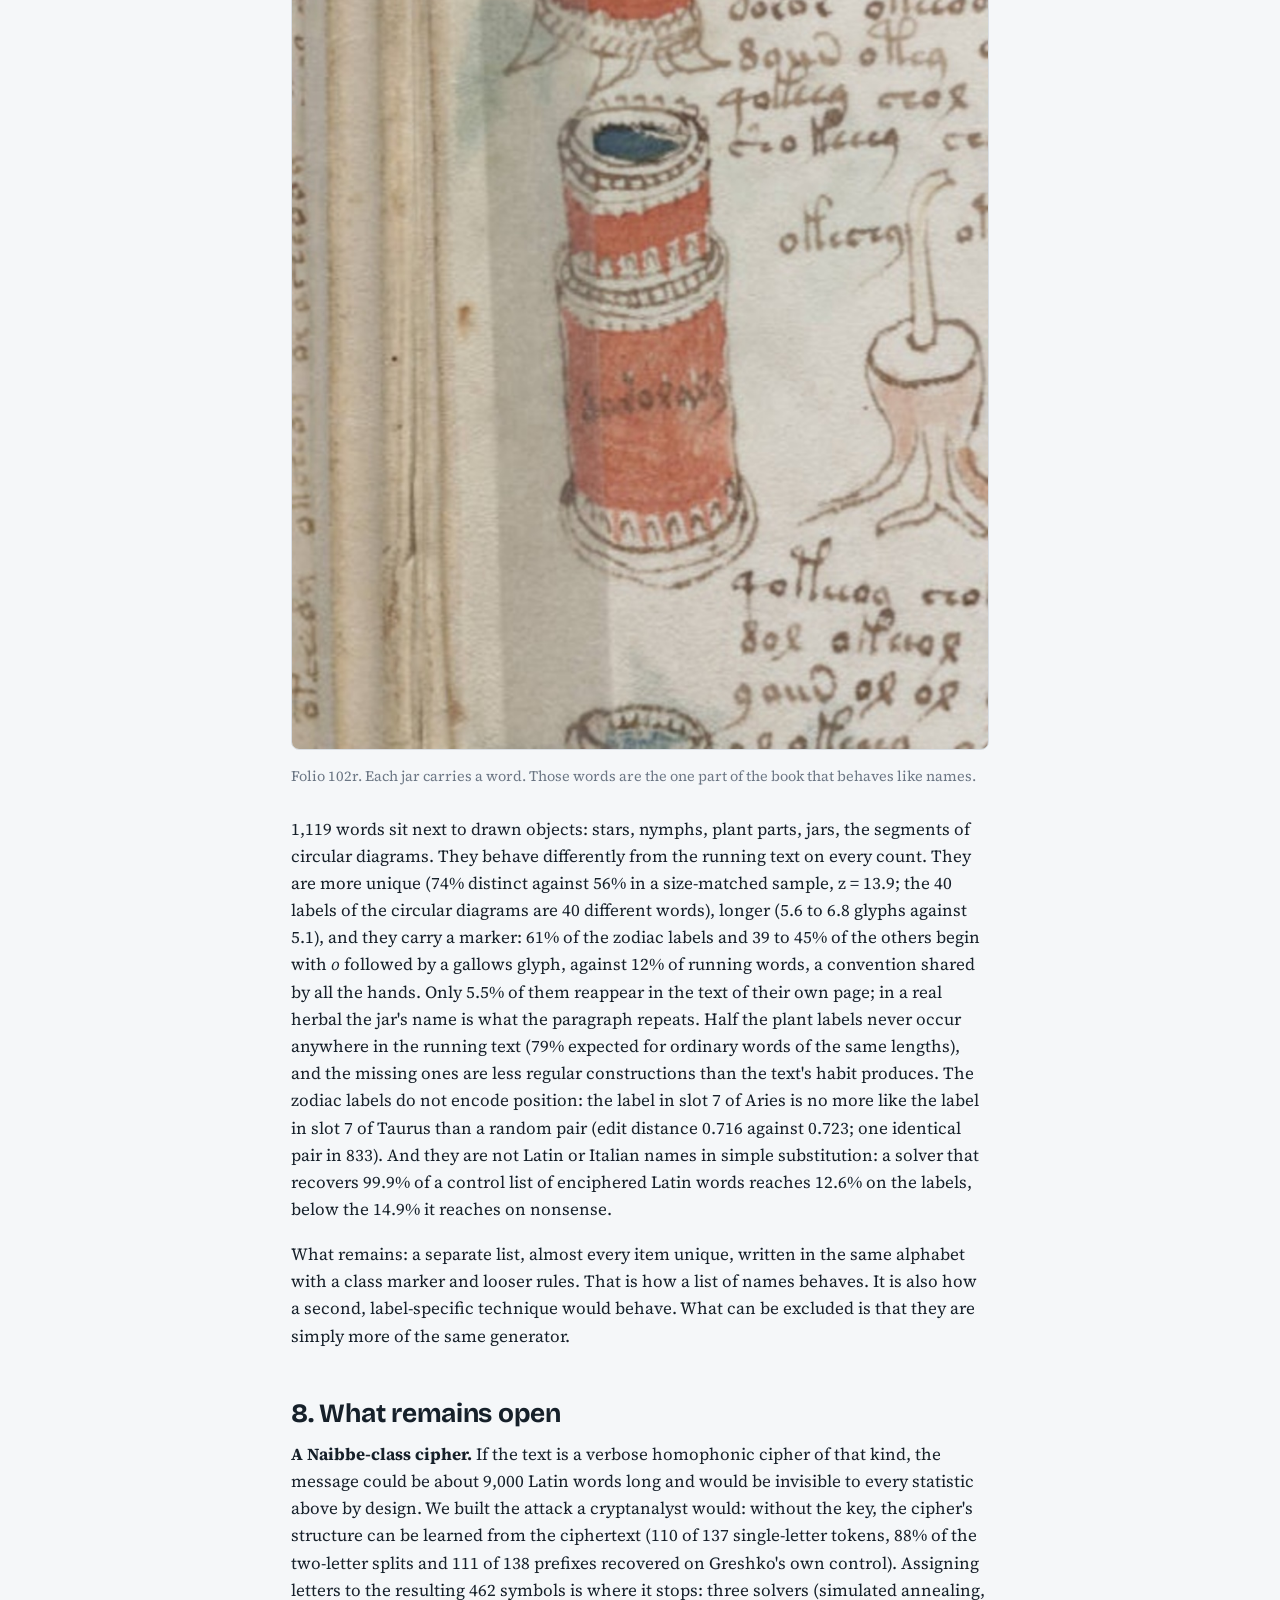
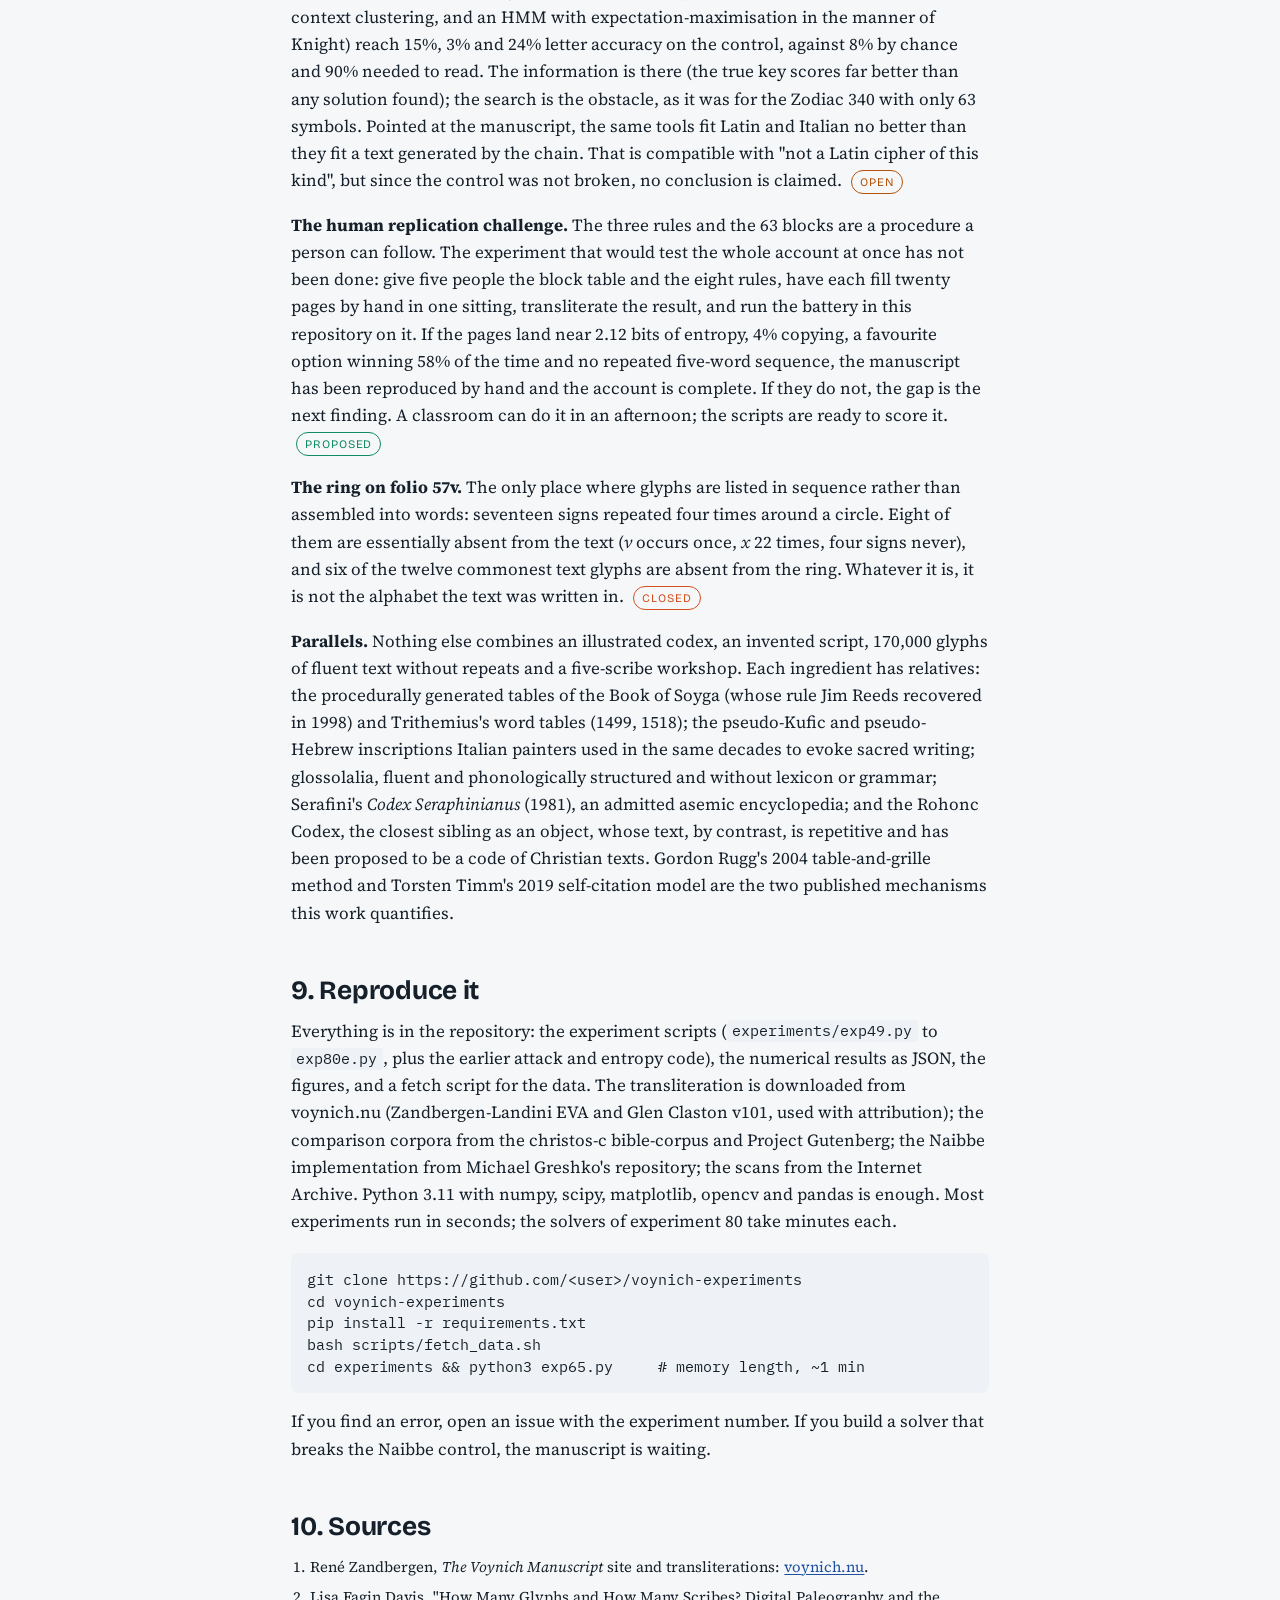
==== commit cd7d2236: "Site: recipe card, AI-claims section, human replication challenge" ====
--- a/docs/index.html
+++ b/docs/index.html
@@ -83,6 +83,9 @@
 </table></div>
 <p>A real Latin text, enciphered by a method feasible in 1420, reproduces the entropy and the absence of repeats. Those two numbers therefore prove nothing about meaning. What the cipher does not reproduce is the local self-similarity: the manuscript copies. Words are near-identical to the one before three times more often, and a word has a near-copy in the line directly above 24.9% of the time against 23.0% for lines further up (bootstrap interval +1.5 to +2.4 points; Latin flat; Portuguese shows a smooth topical decay with no spike at the line above). The effect appears in every section and in both of Currier's "languages". The cipher also has no boundary link at all, because the card draw erases the memory between words. Giving the cipher a rule that ties the next table to the last glyph restores the link but brings back repeated phrases and kills the variety: in that whole family the two properties are antagonistic, and no setting reaches the manuscript's combination of both.</p>
 
+<h3>4.3 Claims of decipherment by AI</h3>
+<p>Since 2018 several announcements have said that an algorithm or a language model had read the manuscript: Hebrew with anagrams (University of Alberta, 2018; the published "translation" was Google Translate applied to a letter soup, and the claim did not survive the month), Old Turkish confirmed by ChatGPT (2025; by the author's own account the confirmation appears only when the question is phrased his way), and a stream of posts about "training an AI on the Voynich" that produced no readable page. They fail for the reason measured in 3.5: the manuscript's word statistics sit inside the range of natural languages, so any tool that looks for "language-like" finds it, and with 7,266 distinct words and freedom to assign meanings, any text yields three words in a row that almost make sense. The test none has passed is the only one that matters: take the proposed key and read ten consecutive pages with consistent grammar. A prediction market on a validated decipherment by the end of 2026 stood at 12% in March 2026.</p>
+
 <h2 id="model">5. A model with three rules</h2>
 <p>Since the process has a two-glyph memory, the obvious null model is a glyph chain of order two or three, trained on the text itself with the space as a symbol. It was then scored on ten measures, none of which it was fitted to except the first.</p>
 <div class="tbl"><table>
@@ -103,6 +106,7 @@
 <p>Is that page effect content? A herbal names its plant on the plant's page. We counted words that appear three or more times on one page and nowhere else in the book: Latin cut into the same pages gives 0.20 per page, Portuguese 0.10, the manuscript 0.00. Not one word in 207 pages. The page effect is spread across all the habits, not concentrated in any word. It is the hand changing mood between pages, not the page changing subject.</p>
 <h3>5.2 The recipe</h3>
 <p>How many rules generate the book? An order-two table covering 95% of the text has 1,228 entries for the manuscript and 2,246 for Latin. Sixty-three building blocks cover 95% of the text (Latin needs 67, but uses 3.3 per word where the manuscript uses 2.2). Words are one block (26%), two (45%) or three (20%), always in the same order: an opener (qok, qot, ok, ot, ch, sh, che), an optional middle (ee, e, o, d, s), a closer (aiin, ain, edy, y, ar, or, al, dy, am). Some blocks are whole words and are the commonest words in the book: daiin (767 times alone), ol, chedy, aiin, shedy. The rules a scribe would need: <em>q</em> only opens a word and always takes <em>o</em> (97.7%, broken 121 times in 5,336); <em>n</em> and <em>m</em> only close (97.7%, 95.4%); choose the next block from the last two glyphs; at each point one option is favoured (58% on average) and two or three alternatives exist; forget the previous line when starting a new one; once in twenty-five words copy a neighbour with one glyph changed. The shape of those choices, a favourite winning 58% of the time, is the same as the output of a weighted deck of cards, and different from Latin (42%). A weighted table or an internalised habit; the statistics cannot tell them apart.</p>
+<figure><img src="assets/recipe_en.png" alt="The Voynich recipe on one page: opening, middle and closing blocks with counts, whole-word blocks, and the eight rules"><figcaption>The recipe on one page: the commonest opening, middle and closing blocks with their counts, the blocks that are whole words, and the eight rules. <a href="assets/recipe_en.png">Download it</a>, print it, try it.</figcaption></figure>
 <figure><img src="assets/g4_vaos.png" alt="Histogram of gap widths between ink strokes in two pages of the manuscript"><figcaption>Measured on the scans: gaps between letters (1 to 5 pixels), clear word spaces (10 to 18) and a grey zone in between where the transliterators' threshold varied from line to line. Re-segmenting the text at the scribe's own hesitation points changes no conclusion.</figcaption></figure>
 
 <h2 id="workshop">6. The workshop</h2>
@@ -116,6 +120,7 @@
 
 <h2 id="open">8. What remains open</h2>
 <p><strong>A Naibbe-class cipher.</strong> If the text is a verbose homophonic cipher of that kind, the message could be about 9,000 Latin words long and would be invisible to every statistic above by design. We built the attack a cryptanalyst would: without the key, the cipher's structure can be learned from the ciphertext (110 of 137 single-letter tokens, 88% of the two-letter splits and 111 of 138 prefixes recovered on Greshko's own control). Assigning letters to the resulting 462 symbols is where it stops: three solvers (simulated annealing, context clustering, and an HMM with expectation-maximisation in the manner of Knight) reach 15%, 3% and 24% letter accuracy on the control, against 8% by chance and 90% needed to read. The information is there (the true key scores far better than any solution found); the search is the obstacle, as it was for the Zodiac 340 with only 63 symbols. Pointed at the manuscript, the same tools fit Latin and Italian no better than they fit a text generated by the chain. That is compatible with "not a Latin cipher of this kind", but since the control was not broken, no conclusion is claimed. <span class="chip open">open</span></p>
+<p><strong>The human replication challenge.</strong> The three rules and the 63 blocks are a procedure a person can follow. The experiment that would test the whole account at once has not been done: give five people the block table and the eight rules, have each fill twenty pages by hand in one sitting, transliterate the result, and run the battery in this repository on it. If the pages land near 2.12 bits of entropy, 4% copying, a favourite option winning 58% of the time and no repeated five-word sequence, the manuscript has been reproduced by hand and the account is complete. If they do not, the gap is the next finding. A classroom can do it in an afternoon; the scripts are ready to score it. <span class="chip up">proposed</span></p>
 <p><strong>The ring on folio 57v.</strong> The only place where glyphs are listed in sequence rather than assembled into words: seventeen signs repeated four times around a circle. Eight of them are essentially absent from the text (<em>v</em> occurs once, <em>x</em> 22 times, four signs never), and six of the twelve commonest text glyphs are absent from the ring. Whatever it is, it is not the alphabet the text was written in. <span class="chip dead">closed</span></p>
 <p><strong>Parallels.</strong> Nothing else combines an illustrated codex, an invented script, 170,000 glyphs of fluent text without repeats and a five-scribe workshop. Each ingredient has relatives: the procedurally generated tables of the Book of Soyga (whose rule Jim Reeds recovered in 1998) and Trithemius's word tables (1499, 1518); the pseudo-Kufic and pseudo-Hebrew inscriptions Italian painters used in the same decades to evoke sacred writing; glossolalia, fluent and phonologically structured and without lexicon or grammar; Serafini's <em>Codex Seraphinianus</em> (1981), an admitted asemic encyclopedia; and the Rohonc Codex, the closest sibling as an object, whose text, by contrast, is repetitive and has been proposed to be a code of Christian texts. Gordon Rugg's 2004 table-and-grille method and Torsten Timm's 2019 self-citation model are the two published mechanisms this work quantifies.</p>
 
